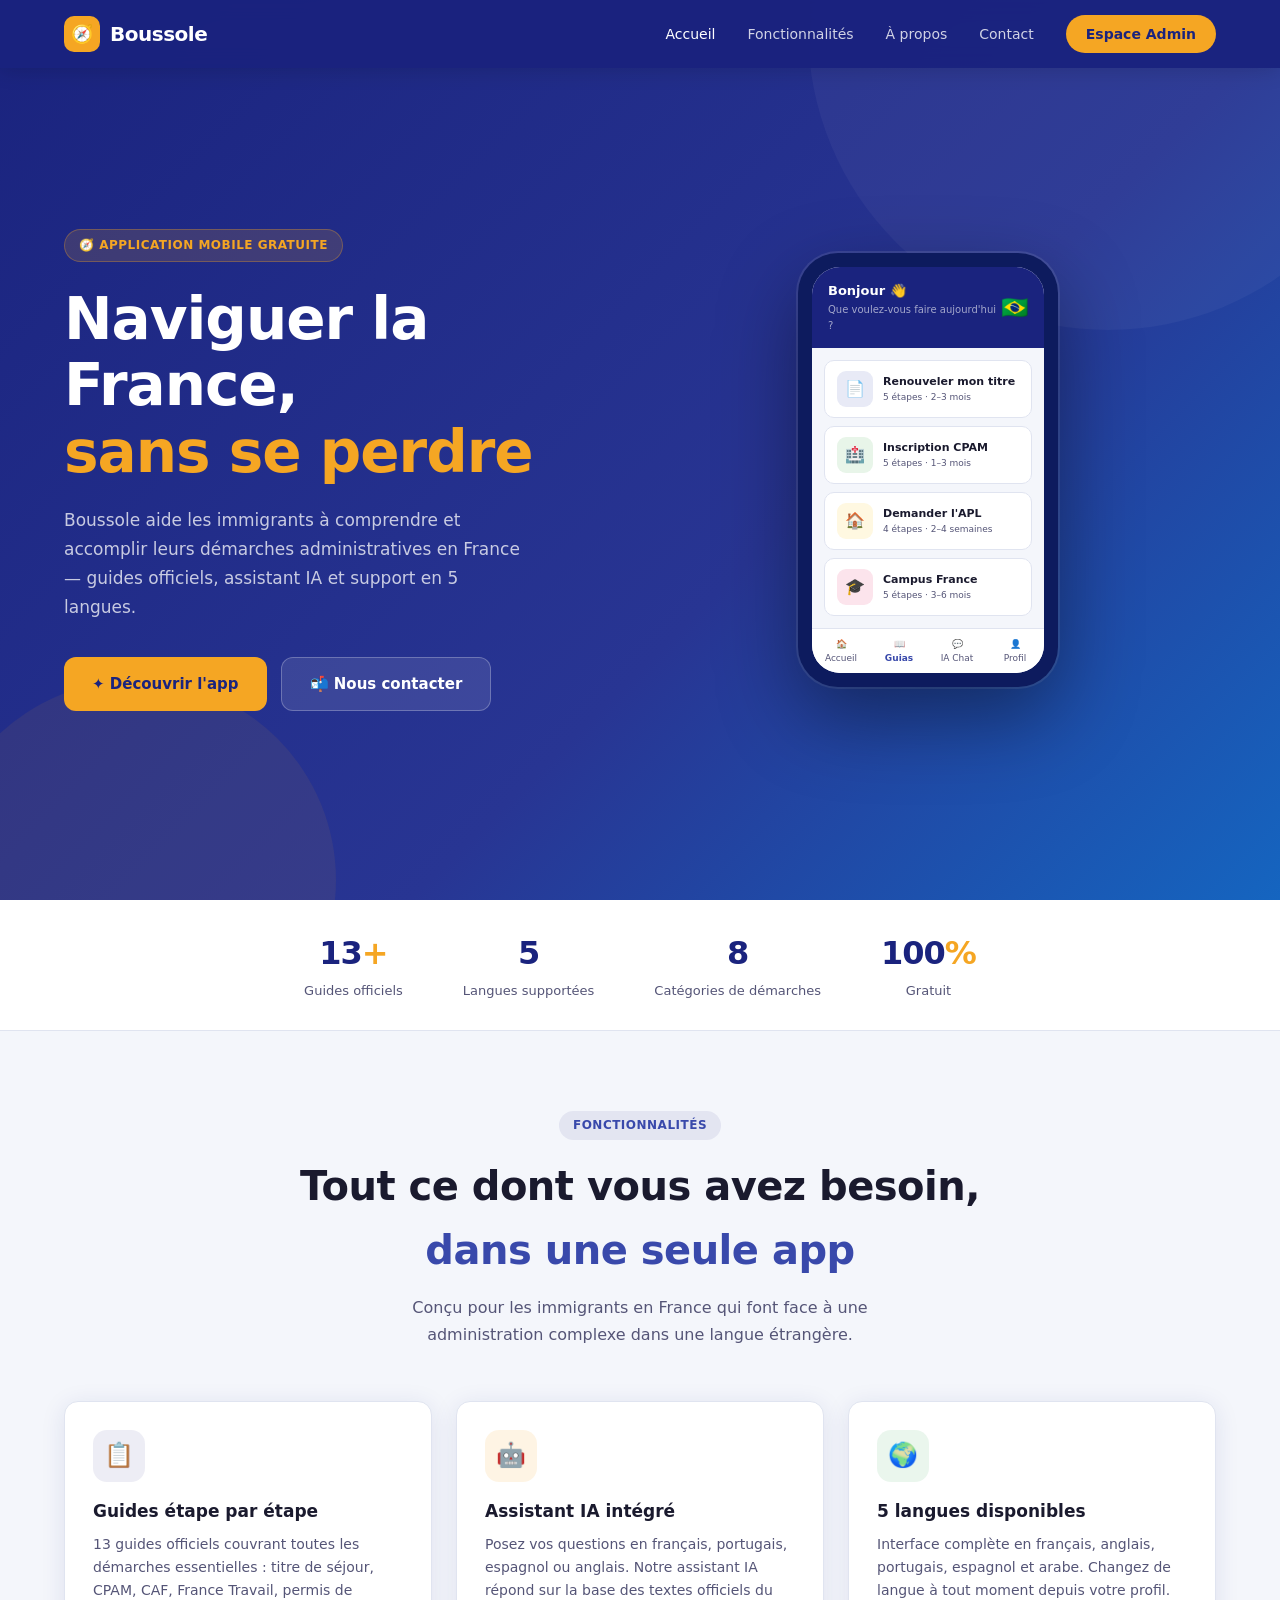
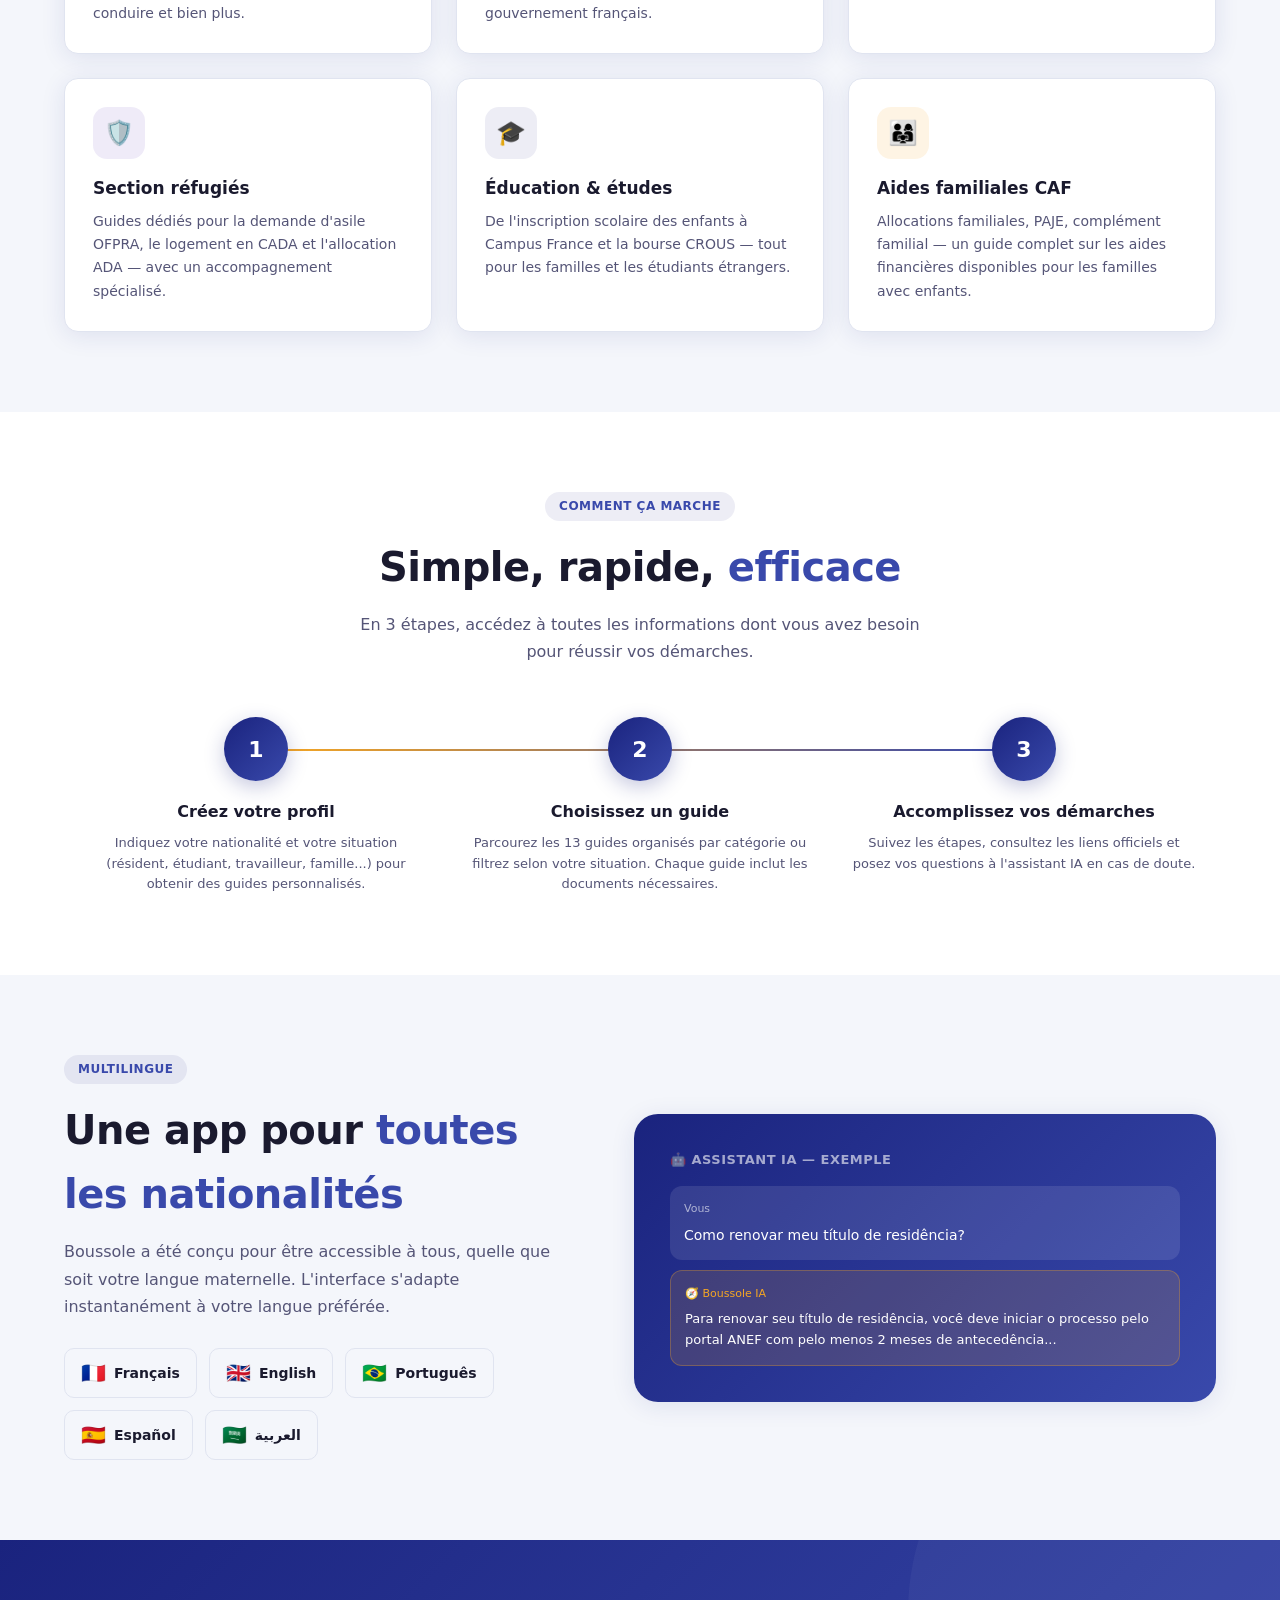
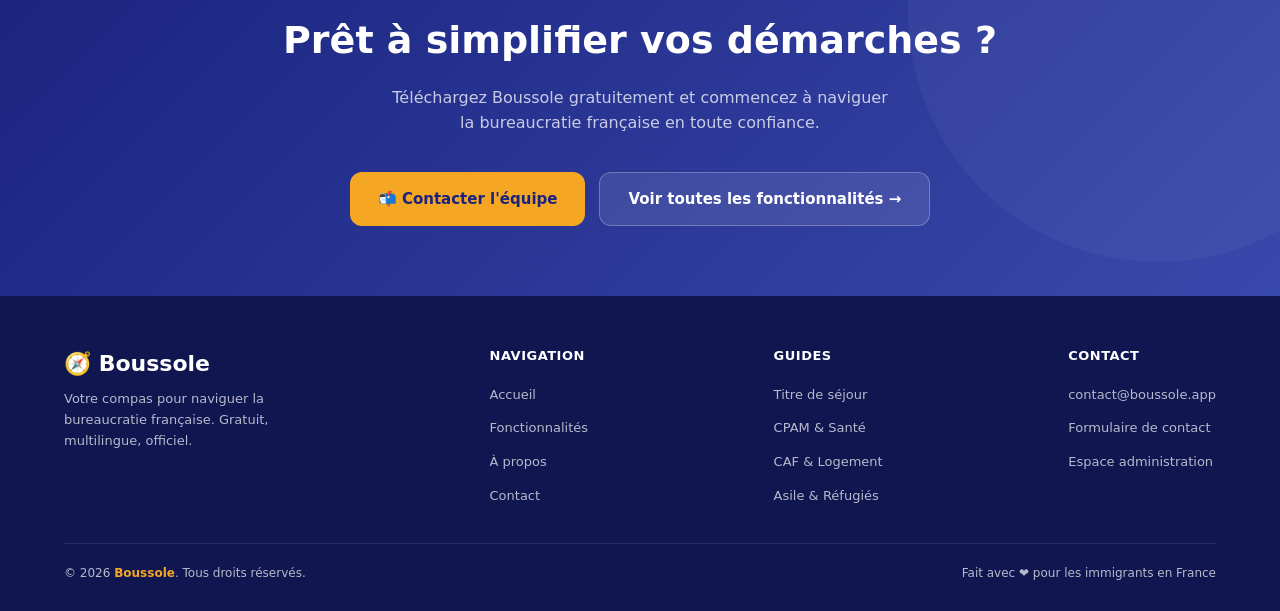
==== index.html @ 79f09056 "Initial commit of boussole website" ====
<!DOCTYPE html>
<html lang="fr">
<head>
  <meta charset="UTF-8" />
  <meta name="viewport" content="width=device-width, initial-scale=1.0" />
  <title>Boussole — Votre guide pour naviguer la France</title>
  <meta name="description" content="Boussole aide les immigrants à naviguer la bureaucratie française avec des guides officiels, un assistant IA et un support multilingue." />
  <link rel="stylesheet" href="css/style.css" />
  <link rel="icon" href="data:image/svg+xml,<svg xmlns='http://www.w3.org/2000/svg' viewBox='0 0 100 100'><text y='.9em' font-size='90'>🧭</text></svg>" />
</head>
<body>

<!-- NAVBAR -->
<nav class="navbar">
  <a href="index.html" class="navbar-logo">
    <div class="logo-icon">🧭</div>
    <span>Boussole</span>
  </a>
  <div class="navbar-links" id="navLinks">
    <a href="index.html" class="active">Accueil</a>
    <a href="fonctionnalites.html">Fonctionnalités</a>
    <a href="a-propos.html">À propos</a>
    <a href="contact.html">Contact</a>
    <a href="admin/index.html" class="navbar-cta">Espace Admin</a>
  </div>
  <div class="hamburger" id="hamburger" onclick="toggleMenu()">
    <span></span><span></span><span></span>
  </div>
</nav>

<!-- HERO -->
<section class="hero">
  <div class="hero-content">
    <div class="hero-badge">🧭 Application mobile gratuite</div>
    <h1>Naviguer la France,<br /><span>sans se perdre</span></h1>
    <p>Boussole aide les immigrants à comprendre et accomplir leurs démarches administratives en France — guides officiels, assistant IA et support en 5 langues.</p>
    <div class="hero-btns">
      <a href="fonctionnalites.html" class="btn-primary">✦ Découvrir l'app</a>
      <a href="contact.html" class="btn-secondary">📬 Nous contacter</a>
    </div>
  </div>
  <div class="hero-visual">
    <div class="phone-mockup">
      <div class="phone-screen">
        <div class="phone-header">
          <div class="phone-header-row">
            <div>
              <div class="phone-title">Bonjour 👋</div>
              <div class="phone-sub">Que voulez-vous faire aujourd'hui ?</div>
            </div>
            <span style="font-size:22px">🇧🇷</span>
          </div>
        </div>
        <div class="phone-body">
          <div class="phone-card">
            <div class="phone-card-icon" style="background:#e8eaf6">📄</div>
            <div class="phone-card-text">
              <div class="t1">Renouveler mon titre</div>
              <div class="t2">5 étapes · 2–3 mois</div>
            </div>
          </div>
          <div class="phone-card">
            <div class="phone-card-icon" style="background:#e8f5e9">🏥</div>
            <div class="phone-card-text">
              <div class="t1">Inscription CPAM</div>
              <div class="t2">5 étapes · 1–3 mois</div>
            </div>
          </div>
          <div class="phone-card">
            <div class="phone-card-icon" style="background:#fff8e1">🏠</div>
            <div class="phone-card-text">
              <div class="t1">Demander l'APL</div>
              <div class="t2">4 étapes · 2–4 semaines</div>
            </div>
          </div>
          <div class="phone-card">
            <div class="phone-card-icon" style="background:#fce4ec">🎓</div>
            <div class="phone-card-text">
              <div class="t1">Campus France</div>
              <div class="t2">5 étapes · 3–6 mois</div>
            </div>
          </div>
        </div>
        <div class="phone-tabs">
          <div class="phone-tab">🏠<br/>Accueil</div>
          <div class="phone-tab active" style="color:#3949ab;font-weight:700">📖<br/>Guias</div>
          <div class="phone-tab">💬<br/>IA Chat</div>
          <div class="phone-tab">👤<br/>Profil</div>
        </div>
      </div>
    </div>
  </div>
</section>

<!-- STATS BAR -->
<div class="stats-bar">
  <div class="stat">
    <div class="stat-num">13<span>+</span></div>
    <div class="stat-label">Guides officiels</div>
  </div>
  <div class="stat">
    <div class="stat-num">5</div>
    <div class="stat-label">Langues supportées</div>
  </div>
  <div class="stat">
    <div class="stat-num">8</div>
    <div class="stat-label">Catégories de démarches</div>
  </div>
  <div class="stat">
    <div class="stat-num">100<span>%</span></div>
    <div class="stat-label">Gratuit</div>
  </div>
</div>

<!-- FEATURES OVERVIEW -->
<section class="section">
  <div class="section-header center">
    <span class="section-tag">Fonctionnalités</span>
    <h2 class="section-title">Tout ce dont vous avez besoin,<br /><span>dans une seule app</span></h2>
    <p class="section-sub">Conçu pour les immigrants en France qui font face à une administration complexe dans une langue étrangère.</p>
  </div>
  <div class="cards-grid">
    <div class="card">
      <div class="card-icon blue">📋</div>
      <h3>Guides étape par étape</h3>
      <p>13 guides officiels couvrant toutes les démarches essentielles : titre de séjour, CPAM, CAF, France Travail, permis de conduire et bien plus.</p>
    </div>
    <div class="card">
      <div class="card-icon orange">🤖</div>
      <h3>Assistant IA intégré</h3>
      <p>Posez vos questions en français, portugais, espagnol ou anglais. Notre assistant IA répond sur la base des textes officiels du gouvernement français.</p>
    </div>
    <div class="card">
      <div class="card-icon green">🌍</div>
      <h3>5 langues disponibles</h3>
      <p>Interface complète en français, anglais, portugais, espagnol et arabe. Changez de langue à tout moment depuis votre profil.</p>
    </div>
    <div class="card">
      <div class="card-icon purple">🛡️</div>
      <h3>Section réfugiés</h3>
      <p>Guides dédiés pour la demande d'asile OFPRA, le logement en CADA et l'allocation ADA — avec un accompagnement spécialisé.</p>
    </div>
    <div class="card">
      <div class="card-icon blue">🎓</div>
      <h3>Éducation & études</h3>
      <p>De l'inscription scolaire des enfants à Campus France et la bourse CROUS — tout pour les familles et les étudiants étrangers.</p>
    </div>
    <div class="card">
      <div class="card-icon orange">👨‍👩‍👧</div>
      <h3>Aides familiales CAF</h3>
      <p>Allocations familiales, PAJE, complément familial — un guide complet sur les aides financières disponibles pour les familles avec enfants.</p>
    </div>
  </div>
</section>

<!-- HOW IT WORKS -->
<section class="section section-alt">
  <div class="section-header center">
    <span class="section-tag">Comment ça marche</span>
    <h2 class="section-title">Simple, rapide, <span>efficace</span></h2>
    <p class="section-sub">En 3 étapes, accédez à toutes les informations dont vous avez besoin pour réussir vos démarches.</p>
  </div>
  <div class="steps">
    <div class="step">
      <div class="step-num">1</div>
      <h3>Créez votre profil</h3>
      <p>Indiquez votre nationalité et votre situation (résident, étudiant, travailleur, famille...) pour obtenir des guides personnalisés.</p>
    </div>
    <div class="step">
      <div class="step-num">2</div>
      <h3>Choisissez un guide</h3>
      <p>Parcourez les 13 guides organisés par catégorie ou filtrez selon votre situation. Chaque guide inclut les documents nécessaires.</p>
    </div>
    <div class="step">
      <div class="step-num">3</div>
      <h3>Accomplissez vos démarches</h3>
      <p>Suivez les étapes, consultez les liens officiels et posez vos questions à l'assistant IA en cas de doute.</p>
    </div>
  </div>
</section>

<!-- LANGUAGES -->
<section class="section">
  <div style="display:flex; gap:60px; align-items:center; flex-wrap:wrap;">
    <div style="flex:1; min-width:280px;">
      <span class="section-tag">Multilingue</span>
      <h2 class="section-title">Une app pour <span>toutes les nationalités</span></h2>
      <p class="section-sub">Boussole a été conçu pour être accessible à tous, quelle que soit votre langue maternelle. L'interface s'adapte instantanément à votre langue préférée.</p>
      <div class="lang-row">
        <div class="lang-chip"><span>🇫🇷</span> Français</div>
        <div class="lang-chip"><span>🇬🇧</span> English</div>
        <div class="lang-chip"><span>🇧🇷</span> Português</div>
        <div class="lang-chip"><span>🇪🇸</span> Español</div>
        <div class="lang-chip"><span>🇸🇦</span> العربية</div>
      </div>
    </div>
    <div style="flex:1; min-width:280px; background:linear-gradient(135deg,var(--primary),var(--primary-light)); border-radius:24px; padding:36px; box-shadow:var(--shadow);">
      <div style="color:rgba(255,255,255,0.6); font-size:13px; font-weight:600; margin-bottom:16px; text-transform:uppercase; letter-spacing:0.5px;">🤖 Assistant IA — Exemple</div>
      <div style="background:rgba(255,255,255,0.1); border-radius:12px; padding:14px; margin-bottom:10px;">
        <div style="color:rgba(255,255,255,0.6); font-size:11px; margin-bottom:6px;">Vous</div>
        <div style="color:white; font-size:14px;">Como renovar meu título de residência?</div>
      </div>
      <div style="background:rgba(245,166,35,0.15); border:1px solid rgba(245,166,35,0.3); border-radius:12px; padding:14px;">
        <div style="color:var(--accent); font-size:11px; margin-bottom:6px;">🧭 Boussole IA</div>
        <div style="color:white; font-size:13px; line-height:1.6;">Para renovar seu título de residência, você deve iniciar o processo pelo portal ANEF com pelo menos 2 meses de antecedência...</div>
      </div>
    </div>
  </div>
</section>

<!-- CTA BANNER -->
<div class="cta-banner">
  <h2>Prêt à simplifier vos démarches ?</h2>
  <p>Téléchargez Boussole gratuitement et commencez à naviguer la bureaucratie française en toute confiance.</p>
  <div style="display:flex; gap:14px; justify-content:center; flex-wrap:wrap;">
    <a href="contact.html" class="btn-primary">📬 Contacter l'équipe</a>
    <a href="fonctionnalites.html" class="btn-secondary">Voir toutes les fonctionnalités →</a>
  </div>
</div>

<!-- FOOTER -->
<footer>
  <div class="footer-top">
    <div class="footer-brand">
      <div class="logo-text">🧭 Boussole</div>
      <p>Votre compas pour naviguer la bureaucratie française. Gratuit, multilingue, officiel.</p>
    </div>
    <div class="footer-links">
      <h4>Navigation</h4>
      <ul>
        <li><a href="index.html">Accueil</a></li>
        <li><a href="fonctionnalites.html">Fonctionnalités</a></li>
        <li><a href="a-propos.html">À propos</a></li>
        <li><a href="contact.html">Contact</a></li>
      </ul>
    </div>
    <div class="footer-links">
      <h4>Guides</h4>
      <ul>
        <li><a href="fonctionnalites.html">Titre de séjour</a></li>
        <li><a href="fonctionnalites.html">CPAM & Santé</a></li>
        <li><a href="fonctionnalites.html">CAF & Logement</a></li>
        <li><a href="fonctionnalites.html">Asile & Réfugiés</a></li>
      </ul>
    </div>
    <div class="footer-links">
      <h4>Contact</h4>
      <ul>
        <li><a href="mailto:contact@boussole.app">contact@boussole.app</a></li>
        <li><a href="contact.html">Formulaire de contact</a></li>
        <li><a href="admin/index.html">Espace administration</a></li>
      </ul>
    </div>
  </div>
  <div class="footer-bottom">
    <p>© 2026 <span class="footer-accent">Boussole</span>. Tous droits réservés.</p>
    <p>Fait avec ❤️ pour les immigrants en France</p>
  </div>
</footer>

<script>
function toggleMenu() {
  document.getElementById('navLinks').classList.toggle('open');
}
</script>
</body>
</html>
---- css/style.css ----
/* ── Variables ── */
:root {
  --primary:      #1a237e;
  --primary-mid:  #283593;
  --primary-light:#3949ab;
  --accent:       #f5a623;
  --accent-dark:  #e0941a;
  --bg:           #f4f6fb;
  --white:        #ffffff;
  --text:         #1a1a2e;
  --text-sec:     #555577;
  --border:       #e0e4f0;
  --shadow:       0 4px 24px rgba(26,35,126,0.10);
  --radius:       14px;
}

/* ── Reset ── */
*, *::before, *::after { box-sizing: border-box; margin: 0; padding: 0; }
html { scroll-behavior: smooth; }
body { font-family: 'Segoe UI', system-ui, -apple-system, sans-serif; background: var(--bg); color: var(--text); line-height: 1.6; }
a { text-decoration: none; color: inherit; }
img { max-width: 100%; display: block; }

/* ── Navbar ── */
.navbar {
  position: fixed; top: 0; left: 0; right: 0; z-index: 100;
  background: rgba(26,35,126,0.97);
  backdrop-filter: blur(10px);
  display: flex; align-items: center; justify-content: space-between;
  padding: 0 5%; height: 68px;
  box-shadow: 0 2px 20px rgba(0,0,0,0.15);
}
.navbar-logo { display: flex; align-items: center; gap: 10px; }
.navbar-logo .logo-icon {
  width: 36px; height: 36px; border-radius: 10px;
  background: var(--accent);
  display: flex; align-items: center; justify-content: center;
  font-size: 18px;
}
.navbar-logo span { font-size: 20px; font-weight: 800; color: var(--white); letter-spacing: -0.5px; }
.navbar-links { display: flex; align-items: center; gap: 32px; }
.navbar-links a { color: rgba(255,255,255,0.8); font-size: 14px; font-weight: 500; transition: color .2s; }
.navbar-links a:hover, .navbar-links a.active { color: var(--white); }
.navbar-cta {
  background: var(--accent); color: var(--primary) !important;
  padding: 8px 20px; border-radius: 20px; font-weight: 700 !important;
  transition: background .2s, transform .1s !important;
}
.navbar-cta:hover { background: var(--accent-dark) !important; transform: translateY(-1px); }
.hamburger { display: none; flex-direction: column; gap: 5px; cursor: pointer; }
.hamburger span { width: 24px; height: 2px; background: white; border-radius: 2px; transition: .3s; }

/* ── Hero ── */
.hero {
  min-height: 100vh;
  background: linear-gradient(135deg, var(--primary) 0%, var(--primary-mid) 60%, #1565c0 100%);
  display: flex; align-items: center;
  padding: 100px 5% 60px;
  position: relative; overflow: hidden;
}
.hero::before {
  content: '';
  position: absolute; top: -30%; right: -10%;
  width: 600px; height: 600px; border-radius: 50%;
  background: rgba(255,255,255,0.04);
}
.hero::after {
  content: '';
  position: absolute; bottom: -20%; left: -5%;
  width: 400px; height: 400px; border-radius: 50%;
  background: rgba(245,166,35,0.07);
}
.hero-content { flex: 1; max-width: 580px; position: relative; z-index: 1; }
.hero-badge {
  display: inline-flex; align-items: center; gap: 8px;
  background: rgba(245,166,35,0.15); border: 1px solid rgba(245,166,35,0.3);
  color: var(--accent); padding: 6px 14px; border-radius: 20px;
  font-size: 12px; font-weight: 700; letter-spacing: 0.5px; text-transform: uppercase;
  margin-bottom: 24px;
}
.hero h1 {
  font-size: clamp(36px, 5vw, 58px); font-weight: 900;
  color: var(--white); line-height: 1.15; margin-bottom: 20px;
  letter-spacing: -1px;
}
.hero h1 span { color: var(--accent); }
.hero p {
  font-size: 17px; color: rgba(255,255,255,0.75);
  margin-bottom: 36px; max-width: 460px; line-height: 1.7;
}
.hero-btns { display: flex; gap: 14px; flex-wrap: wrap; }
.btn-primary {
  background: var(--accent); color: var(--primary);
  padding: 14px 28px; border-radius: 12px; font-weight: 800; font-size: 15px;
  transition: all .2s; border: none; cursor: pointer; display: inline-flex; align-items: center; gap: 8px;
}
.btn-primary:hover { background: var(--accent-dark); transform: translateY(-2px); box-shadow: 0 8px 24px rgba(245,166,35,0.35); }
.btn-secondary {
  background: rgba(255,255,255,0.1); color: var(--white);
  padding: 14px 28px; border-radius: 12px; font-weight: 600; font-size: 15px;
  border: 1.5px solid rgba(255,255,255,0.25); transition: all .2s; cursor: pointer;
  display: inline-flex; align-items: center; gap: 8px;
}
.btn-secondary:hover { background: rgba(255,255,255,0.18); transform: translateY(-2px); }
.hero-visual { flex: 1; display: flex; justify-content: center; align-items: center; position: relative; z-index: 1; }
.phone-mockup {
  width: 260px; background: #0d1b5e;
  border-radius: 40px; padding: 14px;
  box-shadow: 0 30px 80px rgba(0,0,0,0.4), 0 0 0 2px rgba(255,255,255,0.1);
  animation: float 4s ease-in-out infinite;
}
.phone-screen { background: #f4f6fb; border-radius: 28px; overflow: hidden; }
.phone-header { background: var(--primary); padding: 14px 16px; }
.phone-header-row { display: flex; align-items: center; justify-content: space-between; }
.phone-title { color: white; font-size: 13px; font-weight: 700; }
.phone-sub { color: rgba(255,255,255,0.6); font-size: 10px; }
.phone-body { padding: 12px; display: flex; flex-direction: column; gap: 8px; }
.phone-card {
  background: white; border-radius: 10px; padding: 10px 12px;
  display: flex; align-items: center; gap: 10px;
  border: 1px solid var(--border);
}
.phone-card-icon { width: 36px; height: 36px; border-radius: 9px; display: flex; align-items: center; justify-content: center; font-size: 16px; }
.phone-card-text .t1 { font-size: 11px; font-weight: 700; color: var(--text); }
.phone-card-text .t2 { font-size: 9px; color: var(--text-sec); }
.phone-tabs { display: flex; background: white; border-top: 1px solid var(--border); }
.phone-tab { flex: 1; padding: 8px 4px; text-align: center; font-size: 9px; color: var(--text-sec); }
.phone-tab.active { color: var(--primary-light); font-weight: 700; }
@keyframes float {
  0%, 100% { transform: translateY(0px); }
  50% { transform: translateY(-16px); }
}

/* ── Stats Bar ── */
.stats-bar {
  background: var(--white); border-bottom: 1px solid var(--border);
  padding: 28px 5%;
  display: flex; justify-content: center; gap: 60px; flex-wrap: wrap;
}
.stat { text-align: center; }
.stat-num { font-size: 32px; font-weight: 900; color: var(--primary); letter-spacing: -1px; }
.stat-num span { color: var(--accent); }
.stat-label { font-size: 13px; color: var(--text-sec); font-weight: 500; margin-top: 2px; }

/* ── Section ── */
.section { padding: 80px 5%; }
.section-alt { background: var(--white); }
.section-tag {
  display: inline-block; background: rgba(26,35,126,0.08); color: var(--primary-light);
  padding: 5px 14px; border-radius: 20px; font-size: 12px; font-weight: 700;
  letter-spacing: 0.5px; text-transform: uppercase; margin-bottom: 14px;
}
.section-title { font-size: clamp(26px, 3.5vw, 40px); font-weight: 900; color: var(--text); margin-bottom: 12px; letter-spacing: -0.5px; }
.section-title span { color: var(--primary-light); }
.section-sub { font-size: 16px; color: var(--text-sec); max-width: 560px; line-height: 1.7; }
.section-header { margin-bottom: 52px; }
.section-header.center { text-align: center; }
.section-header.center .section-sub { margin: 0 auto; }

/* ── Cards Grid ── */
.cards-grid { display: grid; grid-template-columns: repeat(auto-fit, minmax(280px, 1fr)); gap: 24px; }
.card {
  background: var(--white); border-radius: var(--radius);
  padding: 28px; border: 1px solid var(--border);
  box-shadow: var(--shadow); transition: transform .2s, box-shadow .2s;
}
.card:hover { transform: translateY(-4px); box-shadow: 0 12px 40px rgba(26,35,126,0.12); }
.card-icon { width: 52px; height: 52px; border-radius: 14px; display: flex; align-items: center; justify-content: center; font-size: 24px; margin-bottom: 16px; }
.card-icon.blue { background: rgba(26,35,126,0.08); }
.card-icon.orange { background: rgba(245,166,35,0.12); }
.card-icon.green { background: rgba(52,168,83,0.1); }
.card-icon.purple { background: rgba(103,58,183,0.1); }
.card h3 { font-size: 17px; font-weight: 800; color: var(--text); margin-bottom: 8px; }
.card p { font-size: 14px; color: var(--text-sec); line-height: 1.65; }

/* ── How it works ── */
.steps { display: flex; gap: 0; flex-wrap: wrap; position: relative; }
.steps::before {
  content: ''; position: absolute; top: 32px; left: calc(16.6% + 20px); right: calc(16.6% + 20px);
  height: 2px; background: linear-gradient(to right, var(--accent), var(--primary-light));
  z-index: 0;
}
.step { flex: 1; min-width: 180px; text-align: center; padding: 0 20px; position: relative; z-index: 1; }
.step-num {
  width: 64px; height: 64px; border-radius: 50%;
  background: linear-gradient(135deg, var(--primary), var(--primary-light));
  color: white; font-size: 22px; font-weight: 900;
  display: flex; align-items: center; justify-content: center;
  margin: 0 auto 18px; box-shadow: 0 6px 20px rgba(26,35,126,0.25);
}
.step h3 { font-size: 16px; font-weight: 800; margin-bottom: 8px; color: var(--text); }
.step p { font-size: 13px; color: var(--text-sec); line-height: 1.6; }

/* ── Languages ── */
.lang-row { display: flex; gap: 12px; flex-wrap: wrap; margin-top: 28px; }
.lang-chip {
  display: flex; align-items: center; gap: 8px;
  background: var(--bg); border: 1.5px solid var(--border);
  padding: 8px 16px; border-radius: 10px;
  font-size: 14px; font-weight: 600; color: var(--text);
}
.lang-chip span { font-size: 20px; }

/* ── CTA Banner ── */
.cta-banner {
  background: linear-gradient(135deg, var(--primary), var(--primary-light));
  padding: 70px 5%; text-align: center;
  position: relative; overflow: hidden;
}
.cta-banner::before {
  content: ''; position: absolute; top: -50%; right: -10%;
  width: 500px; height: 500px; border-radius: 50%;
  background: rgba(255,255,255,0.04);
}
.cta-banner h2 { font-size: clamp(26px, 3vw, 38px); font-weight: 900; color: white; margin-bottom: 14px; }
.cta-banner p { font-size: 16px; color: rgba(255,255,255,0.75); margin-bottom: 36px; max-width: 500px; margin-left: auto; margin-right: auto; }

/* ── Footer ── */
footer {
  background: #0f1650; color: rgba(255,255,255,0.7);
  padding: 50px 5% 28px;
}
.footer-top { display: flex; justify-content: space-between; gap: 40px; flex-wrap: wrap; margin-bottom: 36px; }
.footer-brand .logo-text { font-size: 22px; font-weight: 900; color: white; margin-bottom: 8px; }
.footer-brand p { font-size: 13px; max-width: 240px; line-height: 1.6; }
.footer-links h4 { color: white; font-size: 13px; font-weight: 700; margin-bottom: 14px; letter-spacing: 0.5px; text-transform: uppercase; }
.footer-links ul { list-style: none; display: flex; flex-direction: column; gap: 8px; }
.footer-links li a { font-size: 13px; transition: color .2s; }
.footer-links li a:hover { color: var(--accent); }
.footer-bottom { border-top: 1px solid rgba(255,255,255,0.1); padding-top: 20px; display: flex; justify-content: space-between; align-items: center; flex-wrap: wrap; gap: 12px; }
.footer-bottom p { font-size: 12px; }
.footer-accent { color: var(--accent); font-weight: 700; }

/* ── Page Hero (inner pages) ── */
.page-hero {
  background: linear-gradient(135deg, var(--primary), var(--primary-mid));
  padding: 120px 5% 60px; text-align: center;
}
.page-hero h1 { font-size: clamp(28px, 4vw, 48px); font-weight: 900; color: white; margin-bottom: 14px; }
.page-hero p { font-size: 17px; color: rgba(255,255,255,0.75); max-width: 540px; margin: 0 auto; }

/* ── Feature Row ── */
.feature-row { display: flex; align-items: center; gap: 60px; margin-bottom: 80px; flex-wrap: wrap; }
.feature-row.reverse { flex-direction: row-reverse; }
.feature-text { flex: 1; min-width: 280px; }
.feature-text h2 { font-size: 26px; font-weight: 900; color: var(--text); margin-bottom: 14px; }
.feature-text p { font-size: 15px; color: var(--text-sec); line-height: 1.75; margin-bottom: 20px; }
.feature-list { list-style: none; display: flex; flex-direction: column; gap: 10px; }
.feature-list li { display: flex; align-items: flex-start; gap: 10px; font-size: 14px; color: var(--text-sec); }
.feature-list li::before { content: '✓'; color: var(--accent); font-weight: 900; flex-shrink: 0; margin-top: 1px; }
.feature-visual {
  flex: 1; min-width: 280px; height: 320px;
  background: linear-gradient(135deg, var(--primary) 0%, var(--primary-light) 100%);
  border-radius: 24px; display: flex; align-items: center; justify-content: center;
  font-size: 80px; box-shadow: var(--shadow);
}

/* ── Contact ── */
.contact-grid { display: grid; grid-template-columns: 1fr 1.4fr; gap: 48px; align-items: start; flex-wrap: wrap; }
.contact-info { display: flex; flex-direction: column; gap: 24px; }
.contact-item { display: flex; gap: 16px; align-items: flex-start; }
.contact-icon { width: 44px; height: 44px; border-radius: 12px; background: rgba(26,35,126,0.08); display: flex; align-items: center; justify-content: center; font-size: 20px; flex-shrink: 0; }
.contact-item h4 { font-size: 14px; font-weight: 700; color: var(--text); margin-bottom: 4px; }
.contact-item p { font-size: 13px; color: var(--text-sec); }
.contact-form { background: var(--white); border-radius: var(--radius); padding: 36px; border: 1px solid var(--border); box-shadow: var(--shadow); }
.form-group { margin-bottom: 18px; }
.form-group label { display: block; font-size: 13px; font-weight: 700; color: var(--text); margin-bottom: 7px; }
.form-group input, .form-group textarea, .form-group select {
  width: 100%; padding: 11px 14px; border-radius: 10px;
  border: 1.5px solid var(--border); font-size: 14px; color: var(--text);
  background: var(--bg); transition: border-color .2s; font-family: inherit;
  outline: none;
}
.form-group input:focus, .form-group textarea:focus, .form-group select:focus { border-color: var(--primary-light); }
.form-group textarea { resize: vertical; min-height: 110px; }
.form-row { display: grid; grid-template-columns: 1fr 1fr; gap: 16px; }
.btn-form {
  width: 100%; padding: 13px; background: var(--primary);
  color: white; font-size: 15px; font-weight: 700; border: none;
  border-radius: 10px; cursor: pointer; transition: background .2s, transform .1s;
}
.btn-form:hover { background: var(--primary-light); transform: translateY(-1px); }

/* ── Responsive ── */
@media (max-width: 768px) {
  .navbar-links { display: none; flex-direction: column; position: fixed; top: 68px; left: 0; right: 0; background: var(--primary); padding: 20px 5%; gap: 16px; }
  .navbar-links.open { display: flex; }
  .hamburger { display: flex; }
  .hero { flex-direction: column; text-align: center; padding-top: 100px; }
  .hero-btns { justify-content: center; }
  .hero-visual { margin-top: 40px; }
  .stats-bar { gap: 32px; }
  .steps::before { display: none; }
  .steps { flex-direction: column; gap: 32px; }
  .contact-grid { grid-template-columns: 1fr; }
  .form-row { grid-template-columns: 1fr; }
  .feature-row, .feature-row.reverse { flex-direction: column; }
}
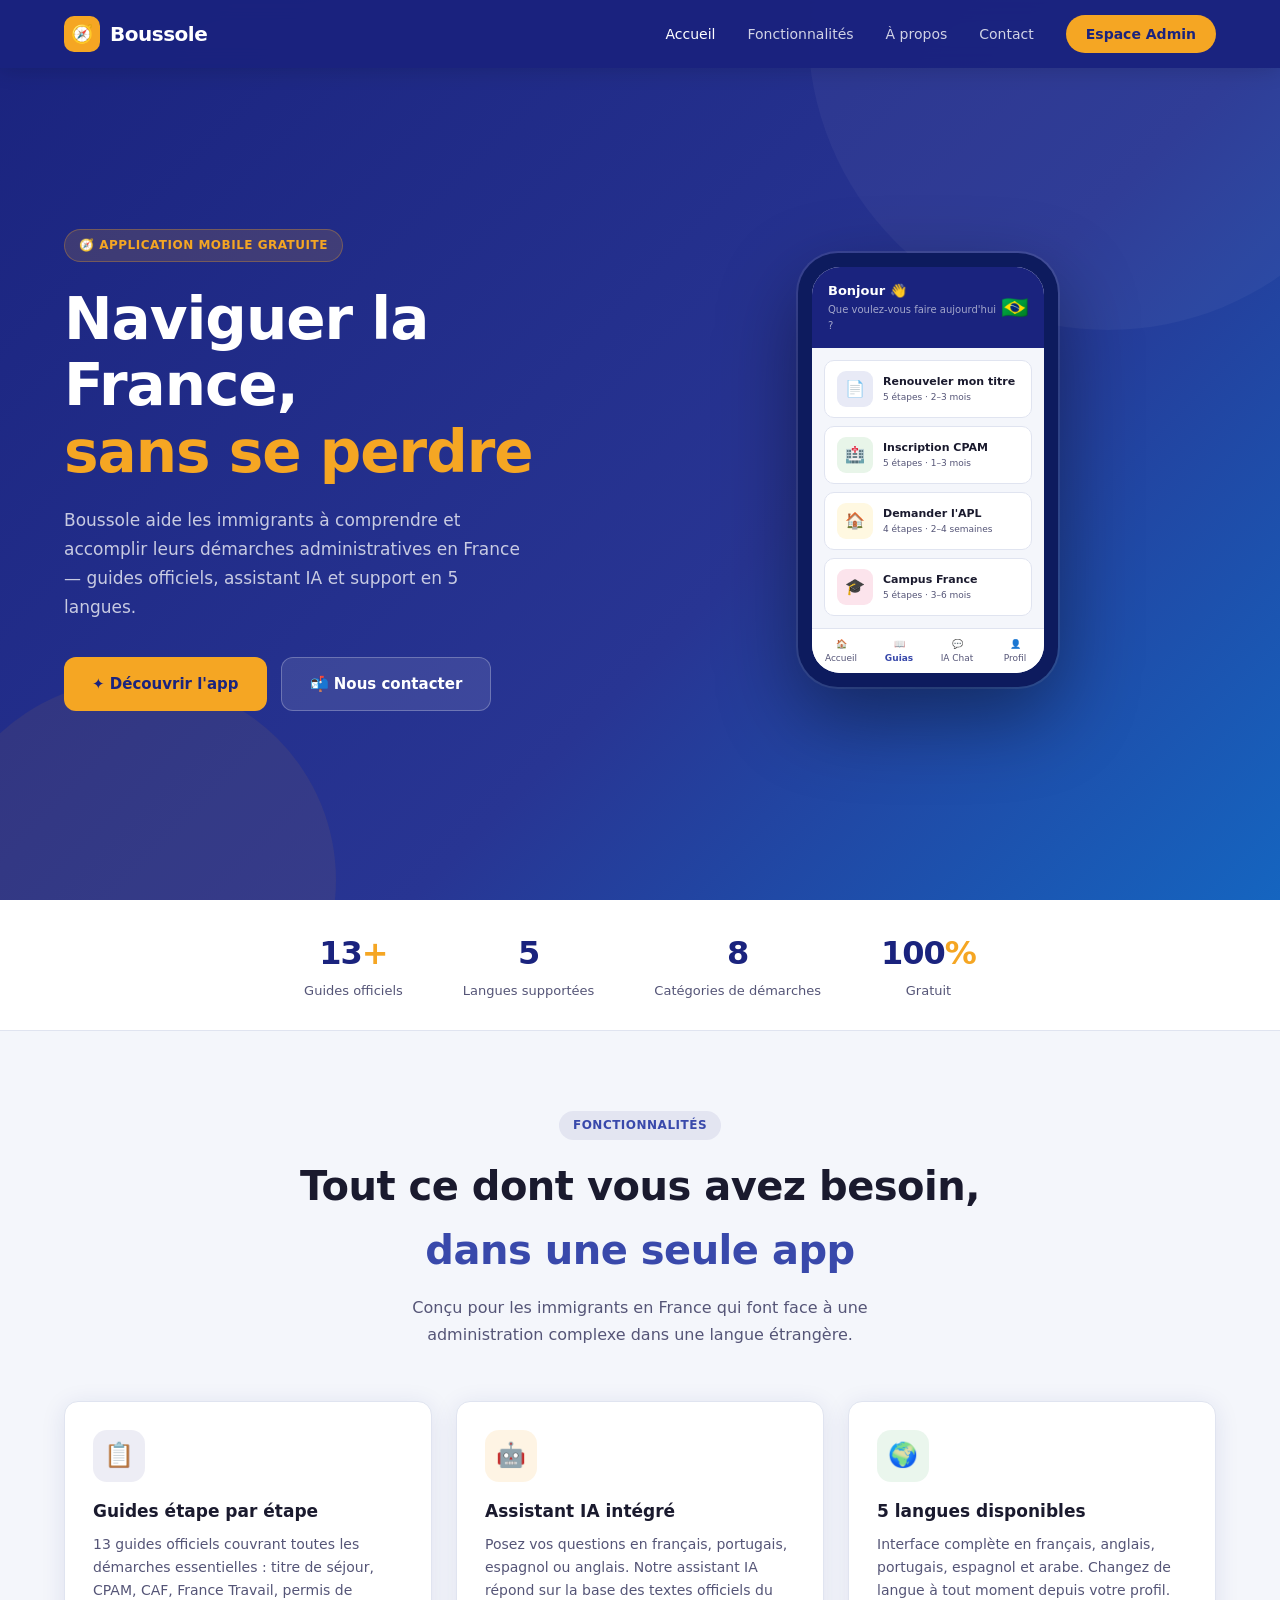
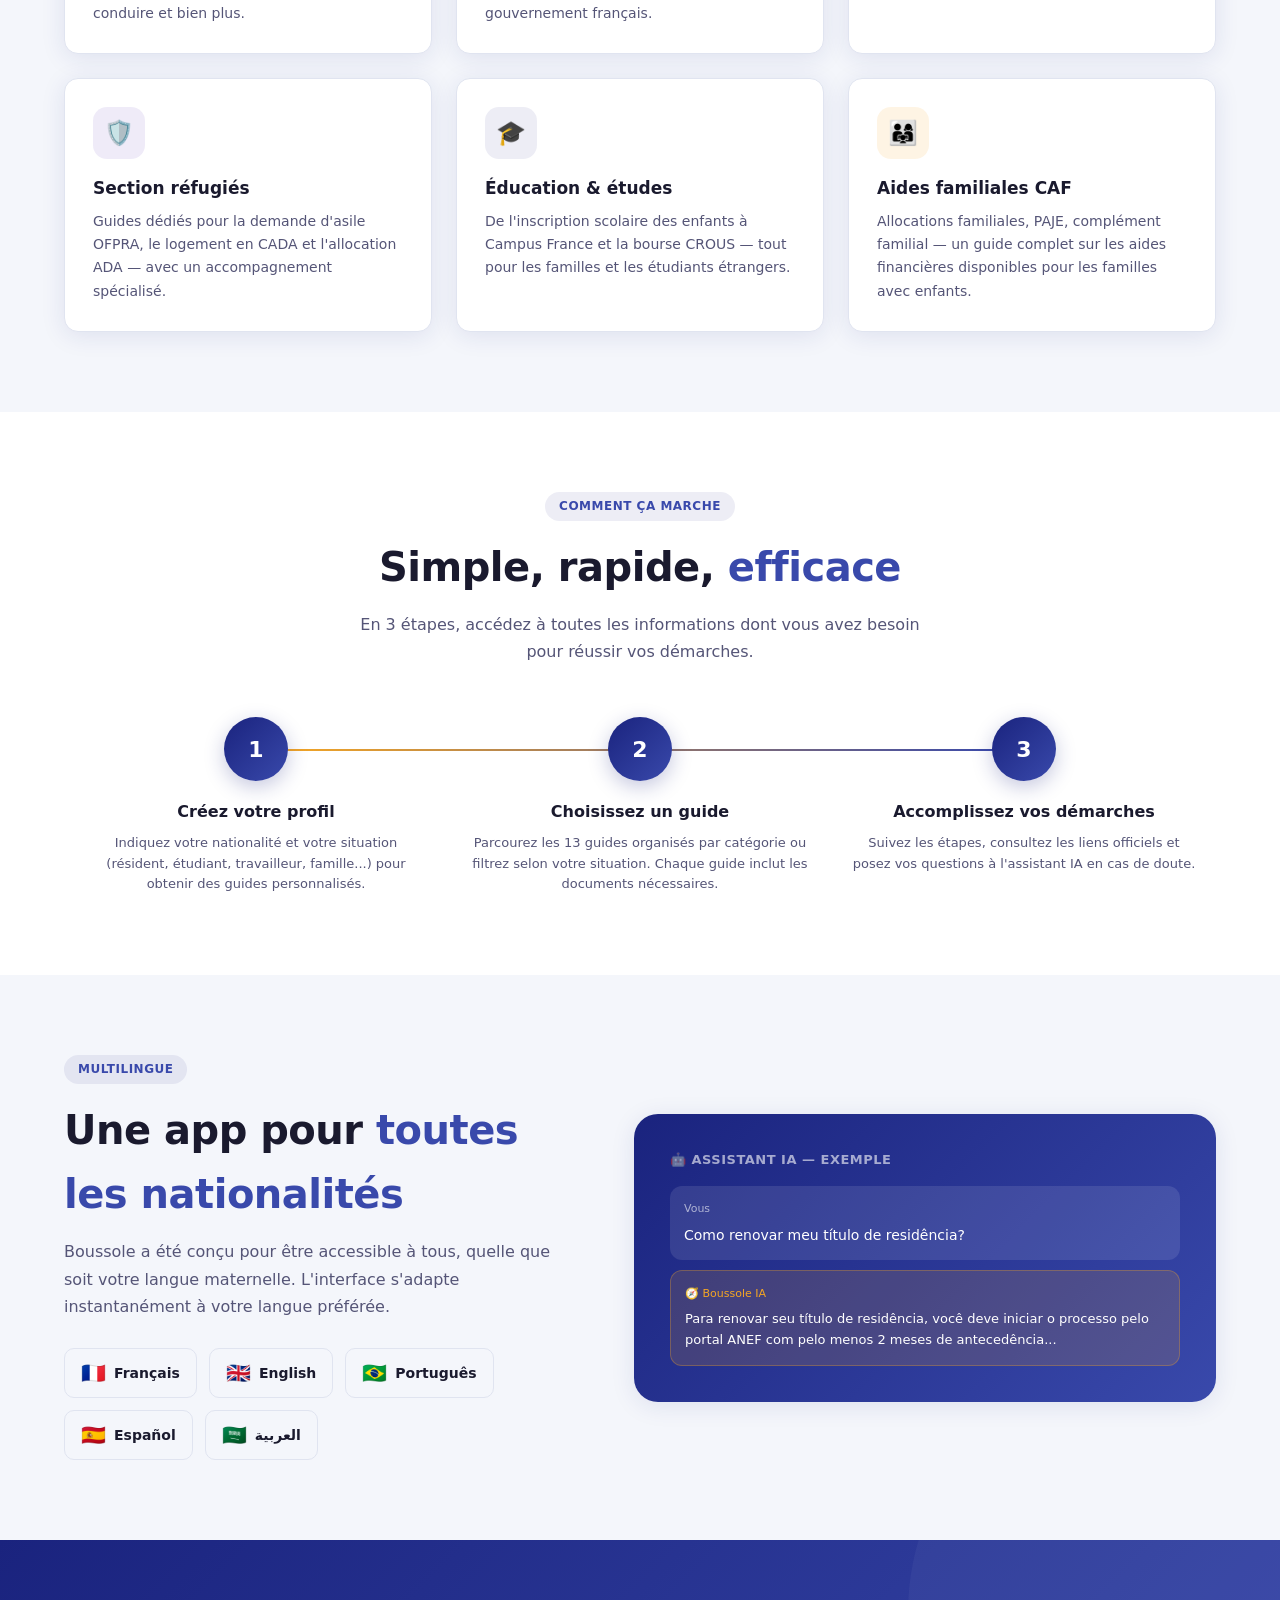
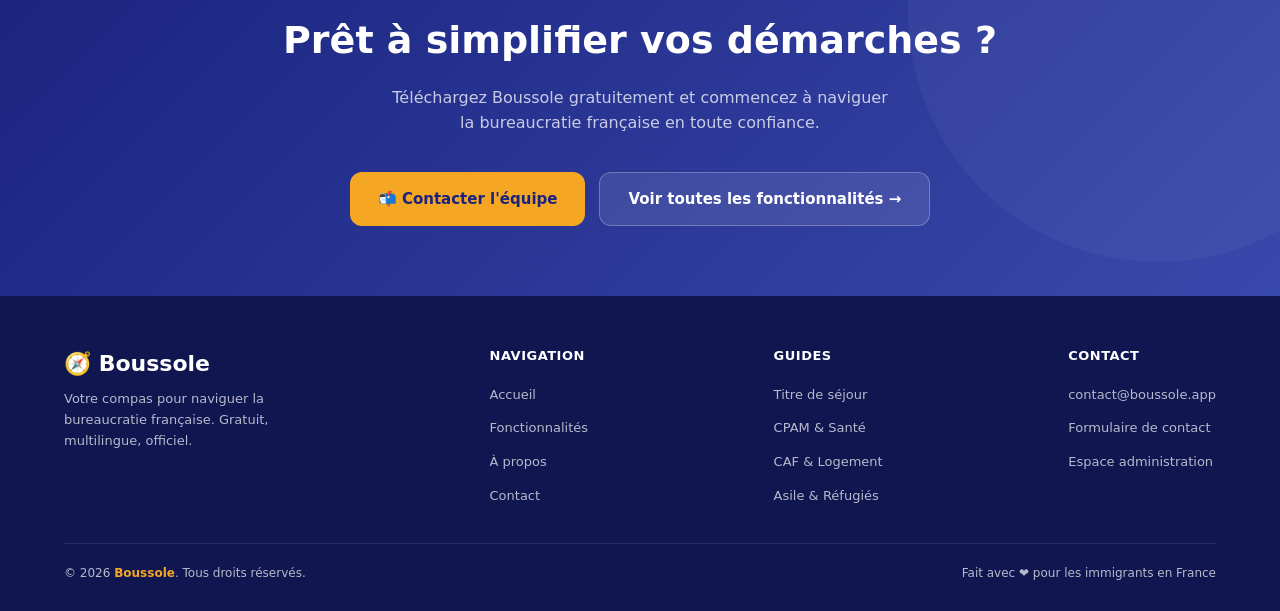
==== commit b65a23fb: "fix: menu hamburger fullscreen mobile + footer responsive - Menu mobile agora cobre toda a tela (100" ====
--- a/index.html
+++ b/index.html
@@ -16,17 +16,17 @@
     <div class="logo-icon">🧭</div>
     <span>Boussole</span>
   </a>
-  <div class="navbar-links" id="navLinks">
-    <a href="index.html" class="active">Accueil</a>
-    <a href="fonctionnalites.html">Fonctionnalités</a>
-    <a href="a-propos.html">À propos</a>
-    <a href="contact.html">Contact</a>
-    <a href="admin/index.html" class="navbar-cta">Espace Admin</a>
-  </div>
   <div class="hamburger" id="hamburger" onclick="toggleMenu()">
     <span></span><span></span><span></span>
   </div>
 </nav>
+<div class="navbar-links" id="navLinks">
+  <a href="index.html" class="active">Accueil</a>
+  <a href="fonctionnalites.html">Fonctionnalités</a>
+  <a href="a-propos.html">À propos</a>
+  <a href="contact.html">Contact</a>
+  <a href="admin/index.html" class="navbar-cta">Espace Admin</a>
+</div>
 
 <!-- HERO -->
 <section class="hero">
@@ -261,7 +261,15 @@
 <script>
 function toggleMenu() {
   document.getElementById('navLinks').classList.toggle('open');
+  document.getElementById('hamburger').classList.toggle('active');
 }
+// Close menu when clicking a link
+document.querySelectorAll('.navbar-links a').forEach(a => {
+  a.addEventListener('click', () => {
+    document.getElementById('navLinks').classList.remove('open');
+    document.getElementById('hamburger').classList.remove('active');
+  });
+});
 </script>
 </body>
 </html>
--- a/css/style.css
+++ b/css/style.css
@@ -38,7 +38,10 @@
   font-size: 18px;
 }
 .navbar-logo span { font-size: 20px; font-weight: 800; color: var(--white); letter-spacing: -0.5px; }
-.navbar-links { display: flex; align-items: center; gap: 32px; }
+.navbar-links {
+  display: flex; align-items: center; gap: 32px;
+  position: fixed; top: 0; right: 5%; height: 68px; z-index: 101;
+}
 .navbar-links a { color: rgba(255,255,255,0.8); font-size: 14px; font-weight: 500; transition: color .2s; }
 .navbar-links a:hover, .navbar-links a.active { color: var(--white); }
 .navbar-cta {
@@ -47,8 +50,16 @@
   transition: background .2s, transform .1s !important;
 }
 .navbar-cta:hover { background: var(--accent-dark) !important; transform: translateY(-1px); }
-.hamburger { display: none; flex-direction: column; gap: 5px; cursor: pointer; }
+.hamburger { display: none; flex-direction: column; gap: 5px; cursor: pointer; z-index: 110; }
 .hamburger span { width: 24px; height: 2px; background: white; border-radius: 2px; transition: .3s; }
+.hamburger.active span:nth-child(1) { transform: rotate(45deg) translate(5px, 5px); }
+.hamburger.active span:nth-child(2) { opacity: 0; }
+.hamburger.active span:nth-child(3) { transform: rotate(-45deg) translate(5px, -5px); }
+.nav-overlay {
+  display: none; position: fixed; inset: 0; z-index: 99;
+  background: rgba(0,0,0,0.5); backdrop-filter: blur(3px);
+}
+.nav-overlay.open { display: block; }
 
 /* ── Hero ── */
 .hero {
@@ -283,8 +294,25 @@
 
 /* ── Responsive ── */
 @media (max-width: 768px) {
-  .navbar-links { display: none; flex-direction: column; position: fixed; top: 68px; left: 0; right: 0; background: var(--primary); padding: 20px 5%; gap: 16px; }
-  .navbar-links.open { display: flex; }
+  .navbar { overflow: visible; }
+  .navbar-links {
+    display: none !important; flex-direction: column;
+    position: fixed !important; top: 0 !important; left: 0 !important;
+    height: 100vh !important; width: 100vw !important;
+    background: rgba(15,19,80,0.99); backdrop-filter: blur(14px);
+    padding: 120px 5% 40px; gap: 8px; z-index: 200;
+    justify-content: flex-start; align-items: center;
+  }
+  .navbar-links.open { display: flex !important; }
+  .navbar-links a {
+    font-size: 20px; font-weight: 600; padding: 12px 0;
+    color: rgba(255,255,255,0.85); transition: color .2s;
+  }
+  .navbar-links a:hover, .navbar-links a.active { color: var(--white); }
+  .navbar-links .navbar-cta {
+    margin-top: 12px; padding: 14px 32px; font-size: 16px;
+    border-radius: 24px;
+  }
   .hamburger { display: flex; }
   .hero { flex-direction: column; text-align: center; padding-top: 100px; }
   .hero-btns { justify-content: center; }
@@ -295,4 +323,7 @@
   .contact-grid { grid-template-columns: 1fr; }
   .form-row { grid-template-columns: 1fr; }
   .feature-row, .feature-row.reverse { flex-direction: column; }
-}
+  .footer-top { flex-direction: column; gap: 28px; }
+  .footer-links { width: 100%; }
+  .footer-bottom { flex-direction: column; text-align: center; gap: 8px; }
+}
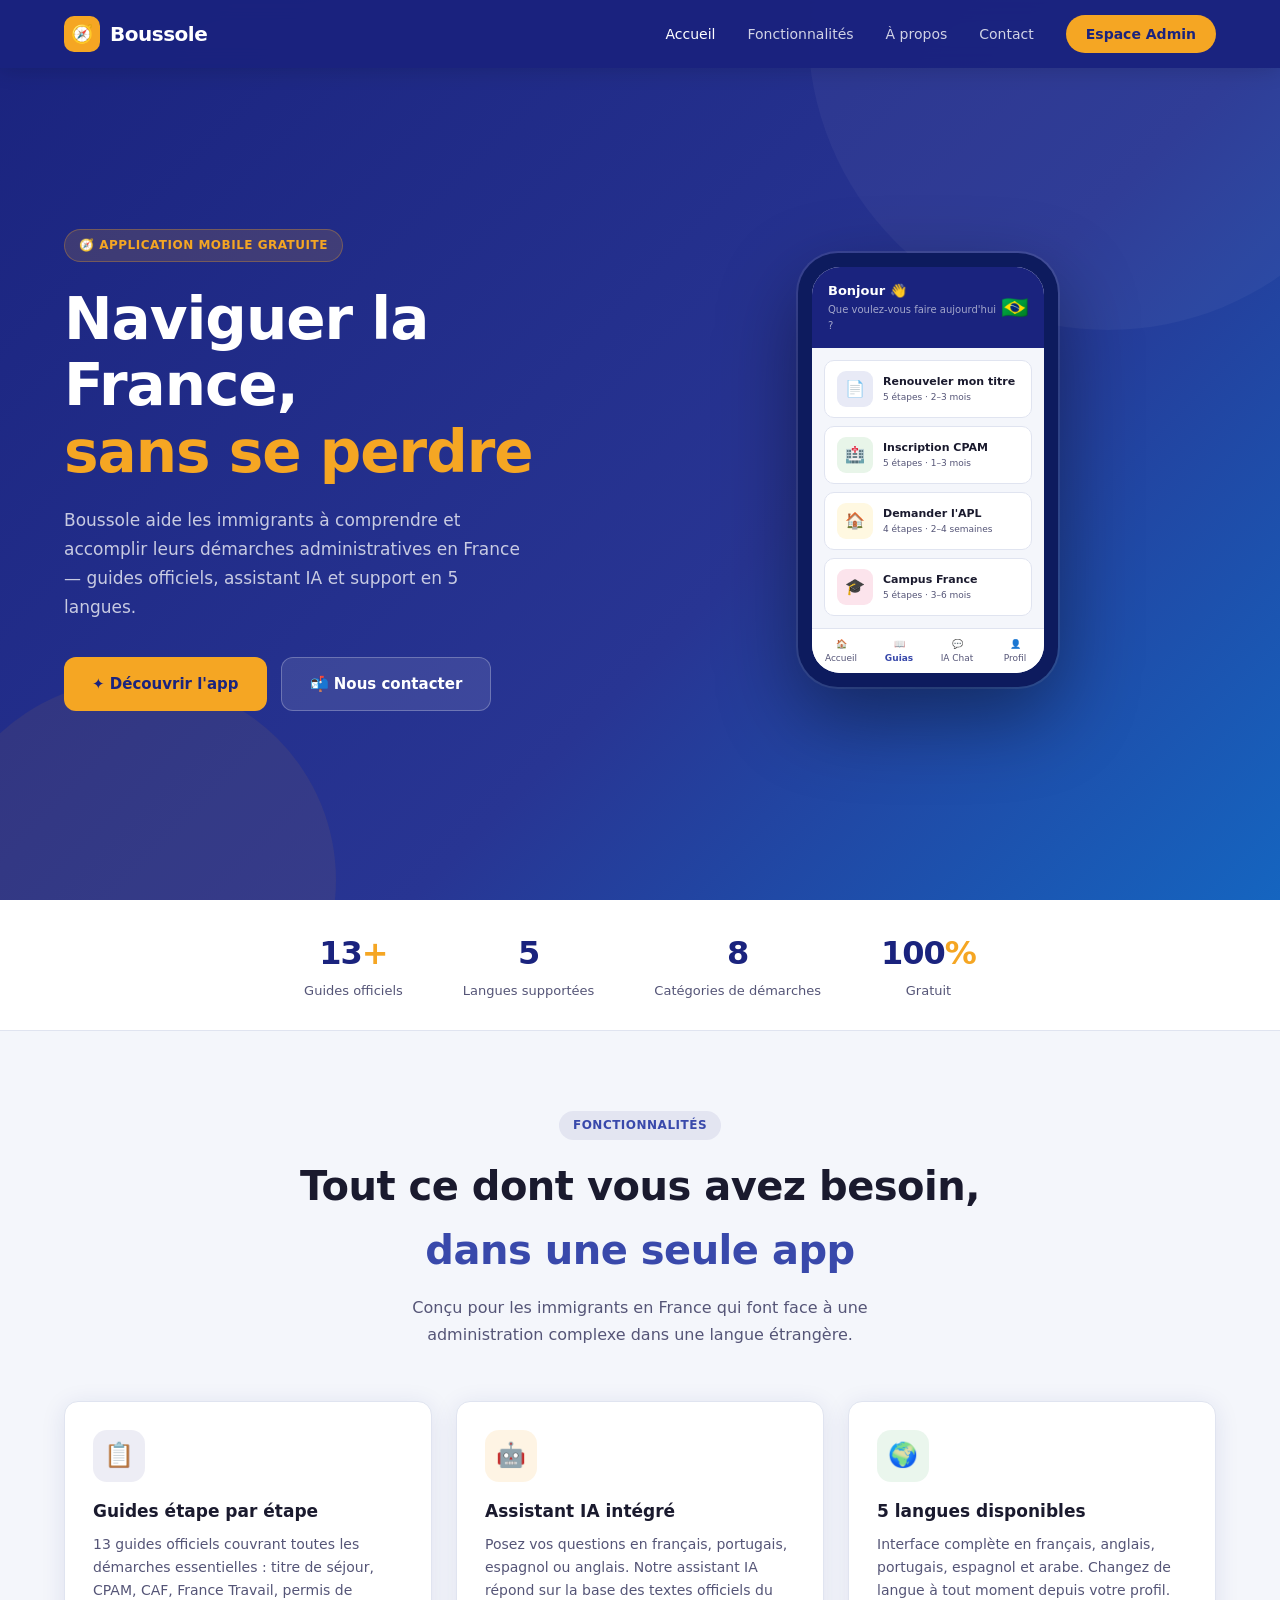
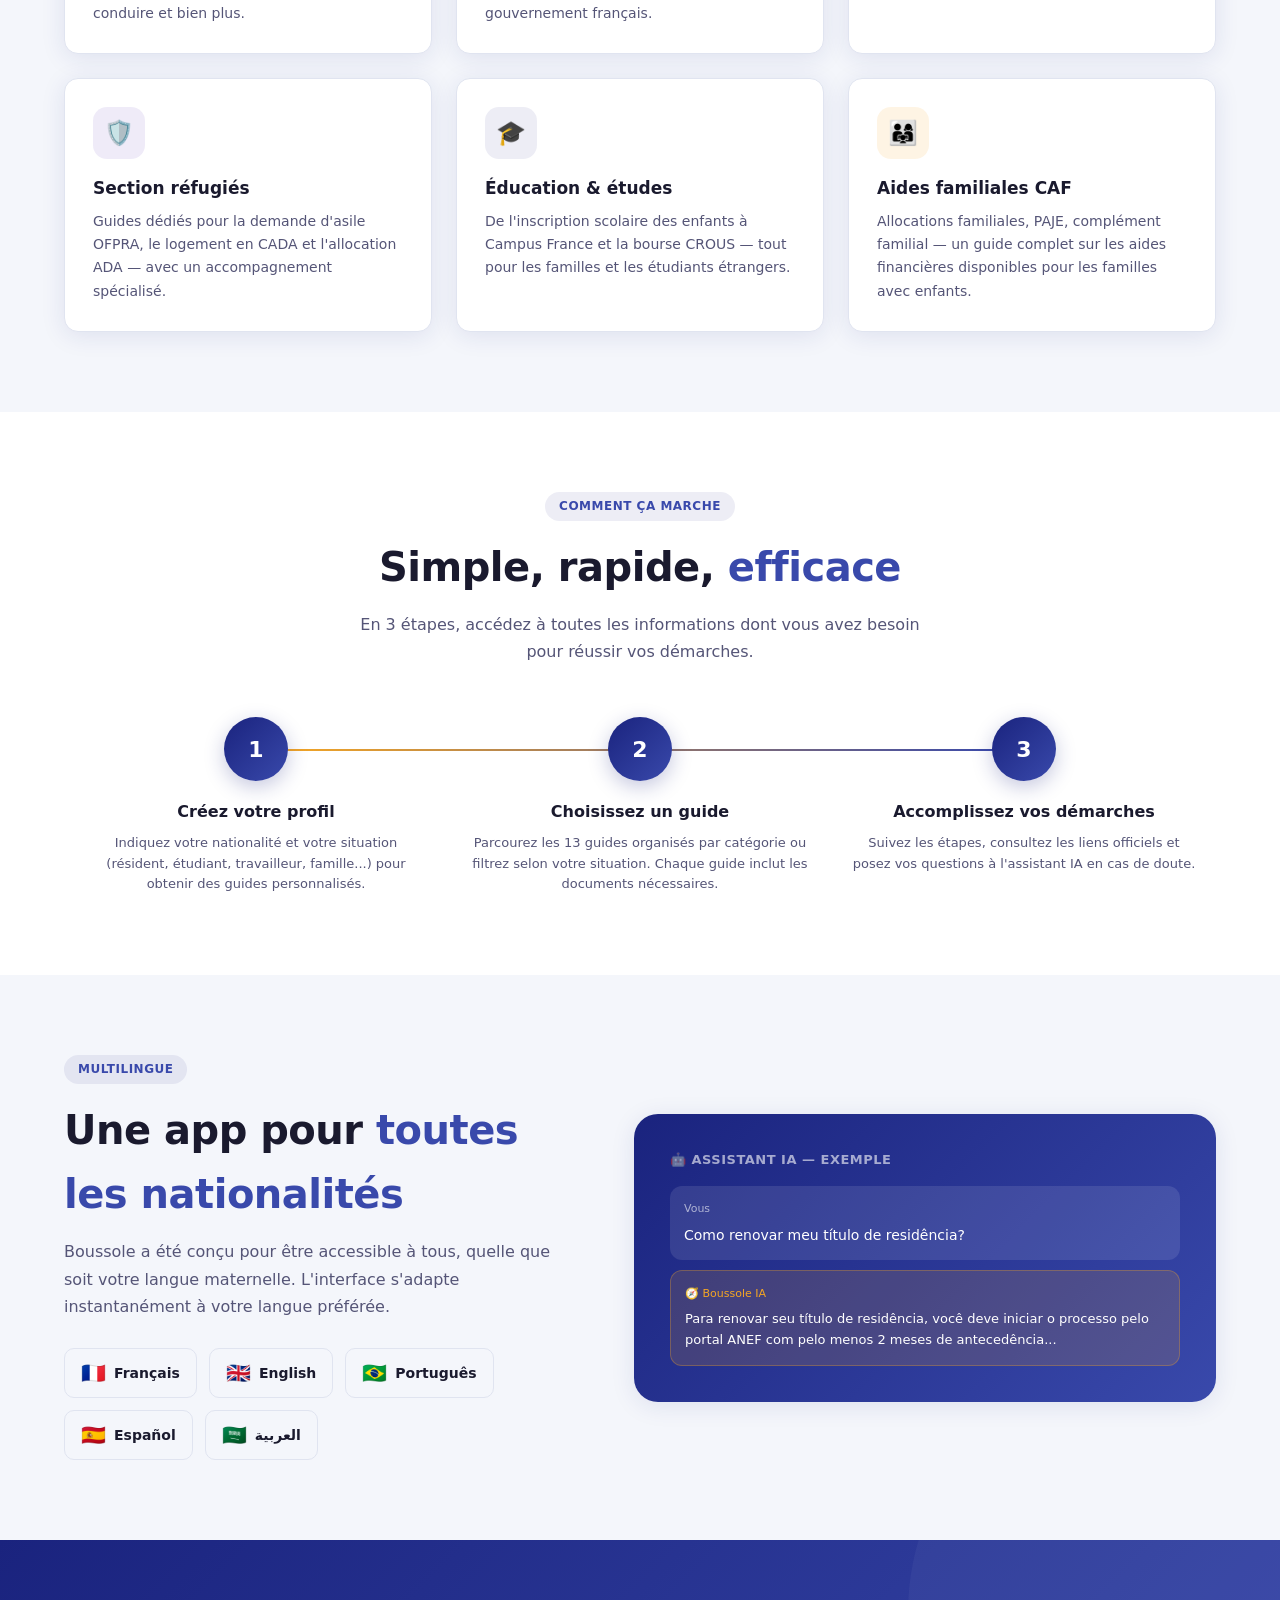
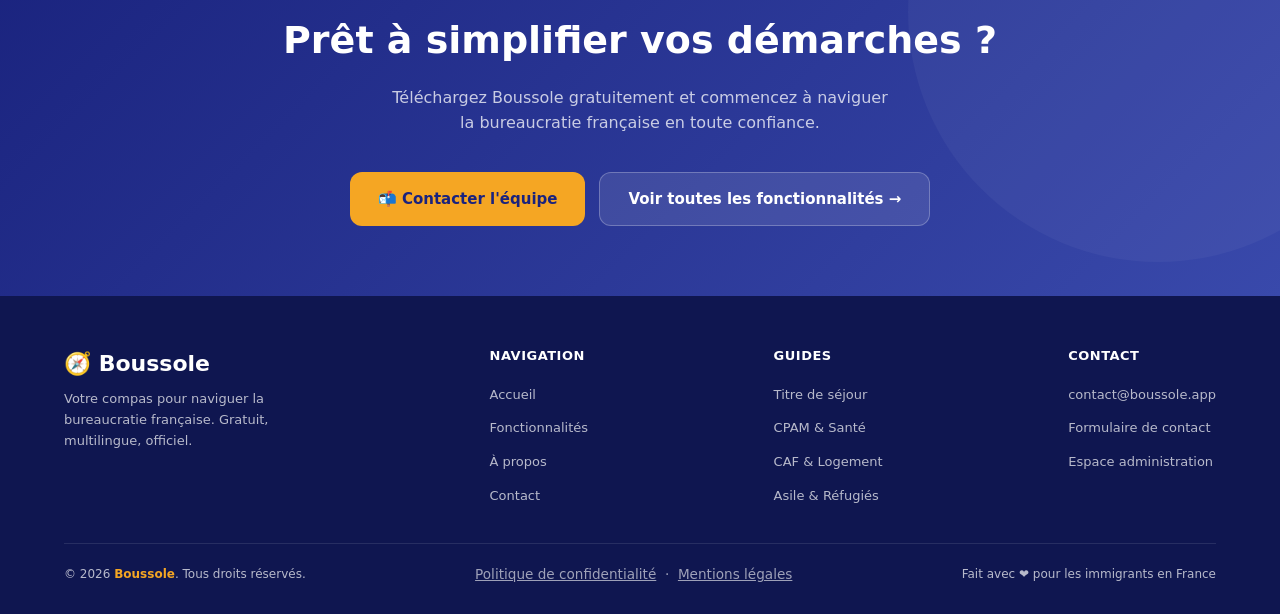
==== commit ab1e7a1e: "Aplicaçao da politica de privacidade" ====
--- a/index.html
+++ b/index.html
@@ -254,6 +254,11 @@
   </div>
   <div class="footer-bottom">
     <p>© 2026 <span class="footer-accent">Boussole</span>. Tous droits réservés.</p>
+    <p style="font-size:0.85rem;opacity:0.85;">
+      <a href="politique-confidentialite.html" style="color:inherit;text-decoration:underline;">Politique de confidentialité</a>
+      &nbsp;·&nbsp;
+      <a href="mentions-legales.html" style="color:inherit;text-decoration:underline;">Mentions légales</a>
+    </p>
     <p>Fait avec ❤️ pour les immigrants en France</p>
   </div>
 </footer>
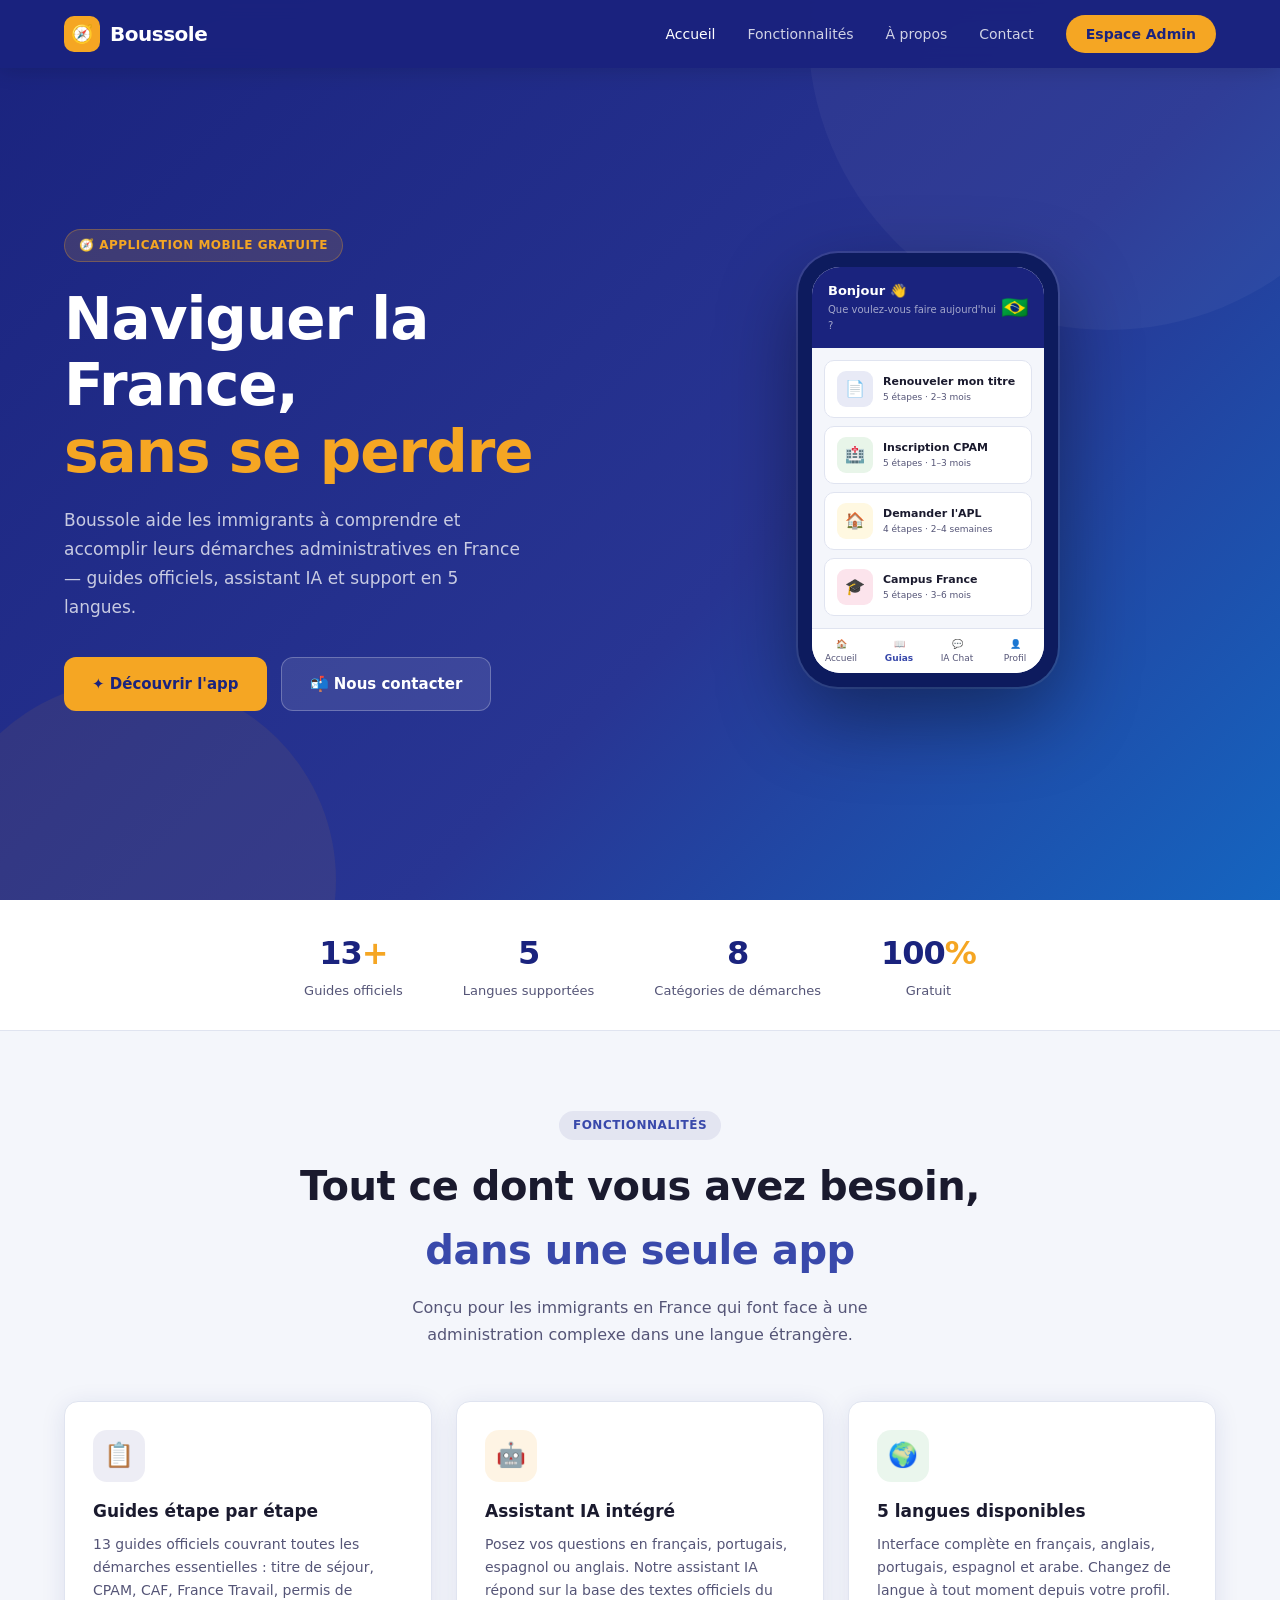
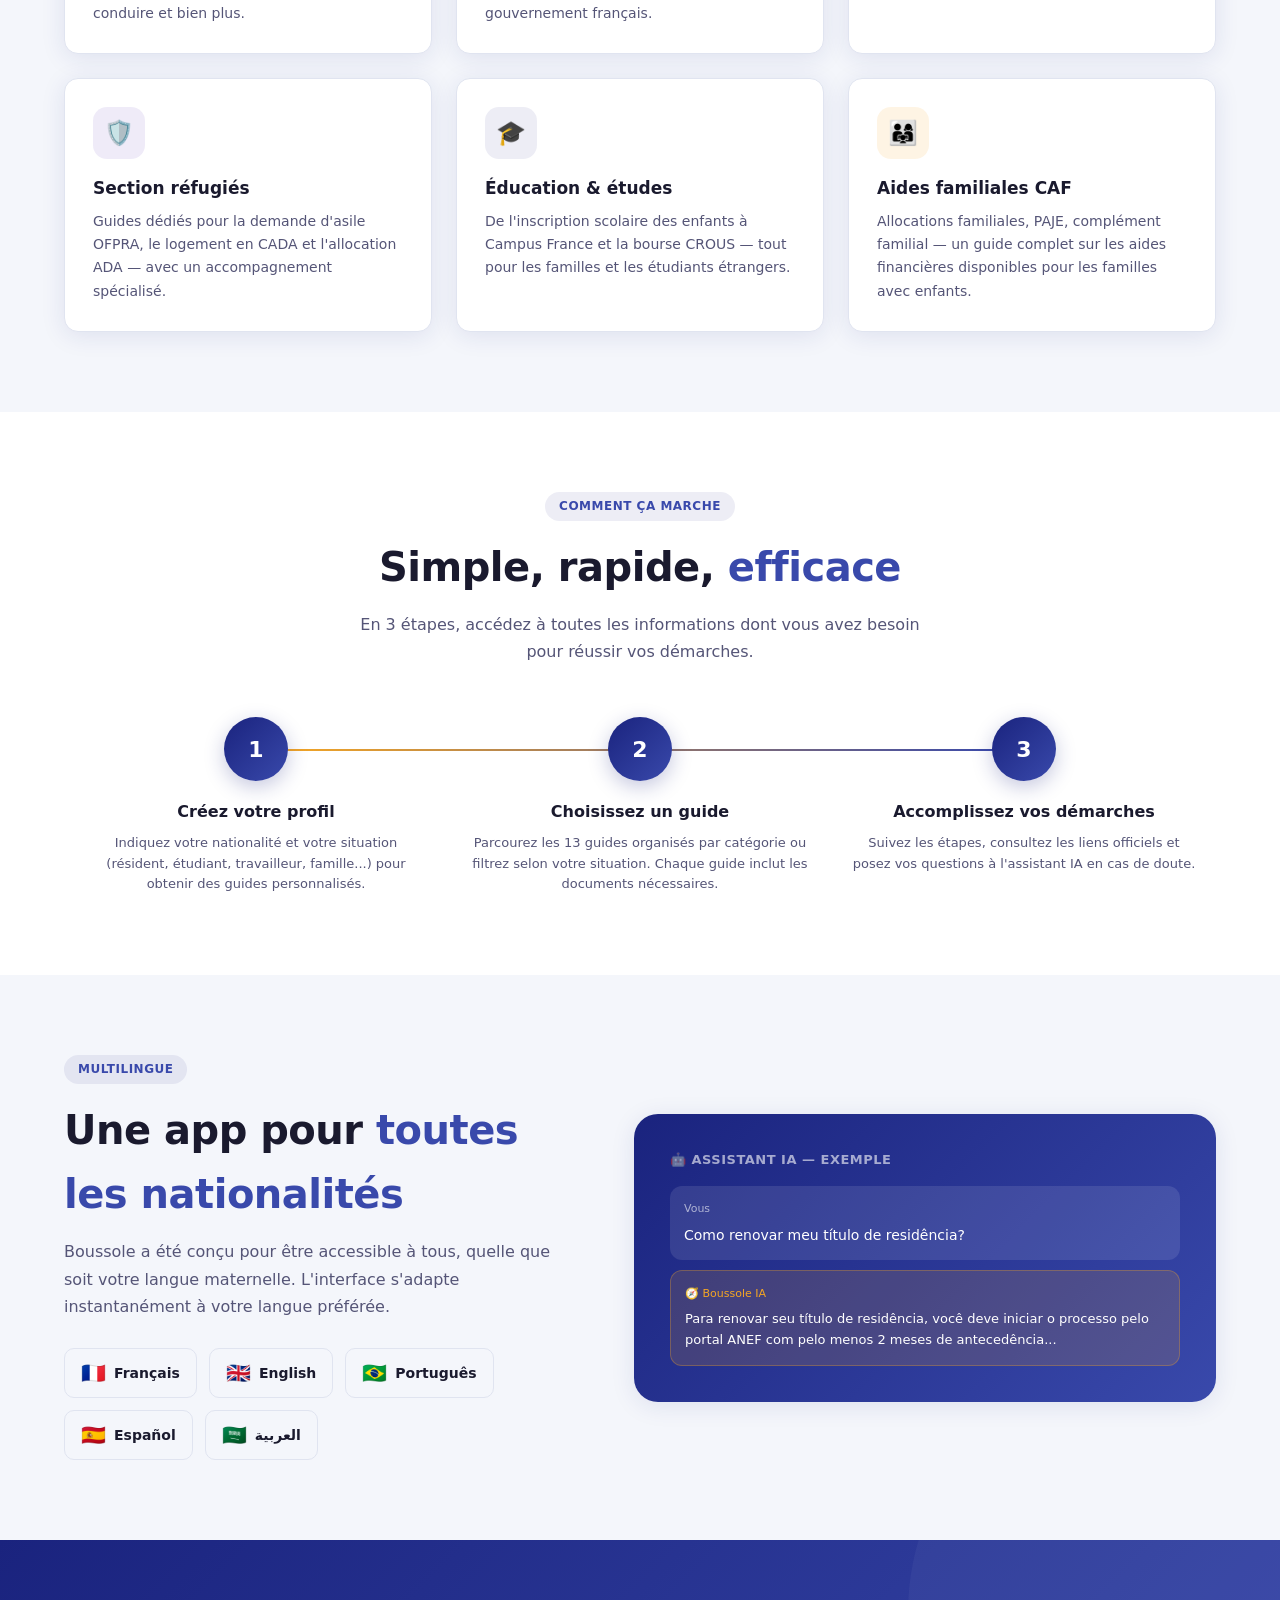
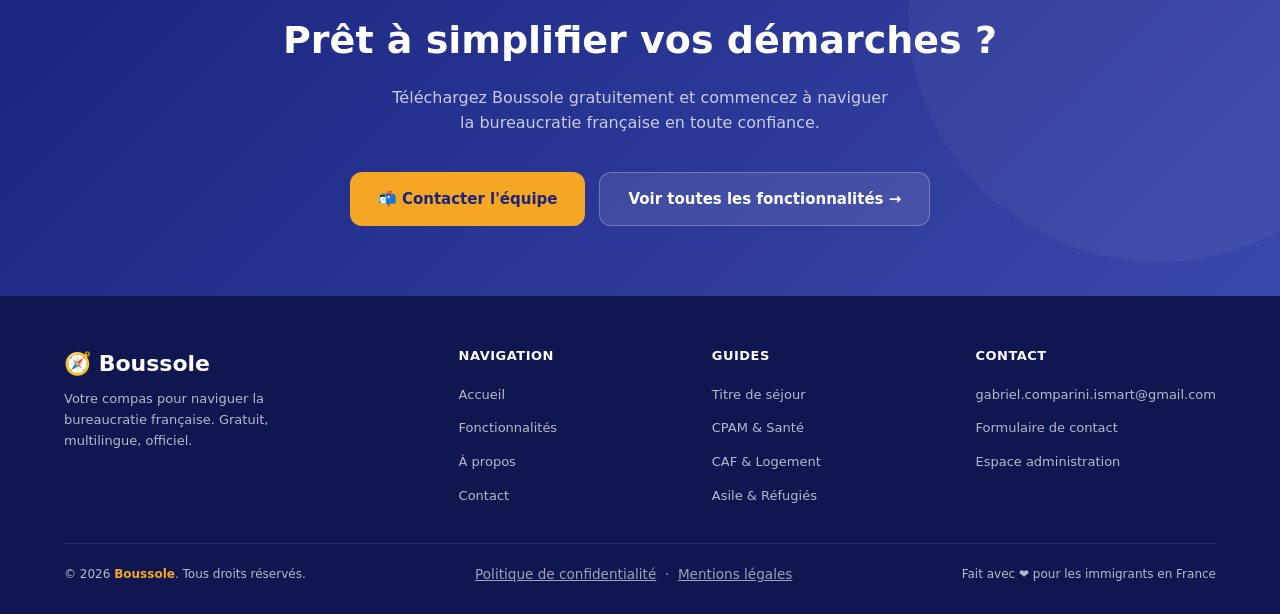
==== commit cdac9693: "atualizaçao exclusao conta" ====
--- a/index.html
+++ b/index.html
@@ -246,7 +246,7 @@
     <div class="footer-links">
       <h4>Contact</h4>
       <ul>
-        <li><a href="mailto:contact@boussole.app">contact@boussole.app</a></li>
+        <li><a href="mailto:gabriel.comparini.ismart@gmail.com">gabriel.comparini.ismart@gmail.com</a></li>
         <li><a href="contact.html">Formulaire de contact</a></li>
         <li><a href="admin/index.html">Espace administration</a></li>
       </ul>
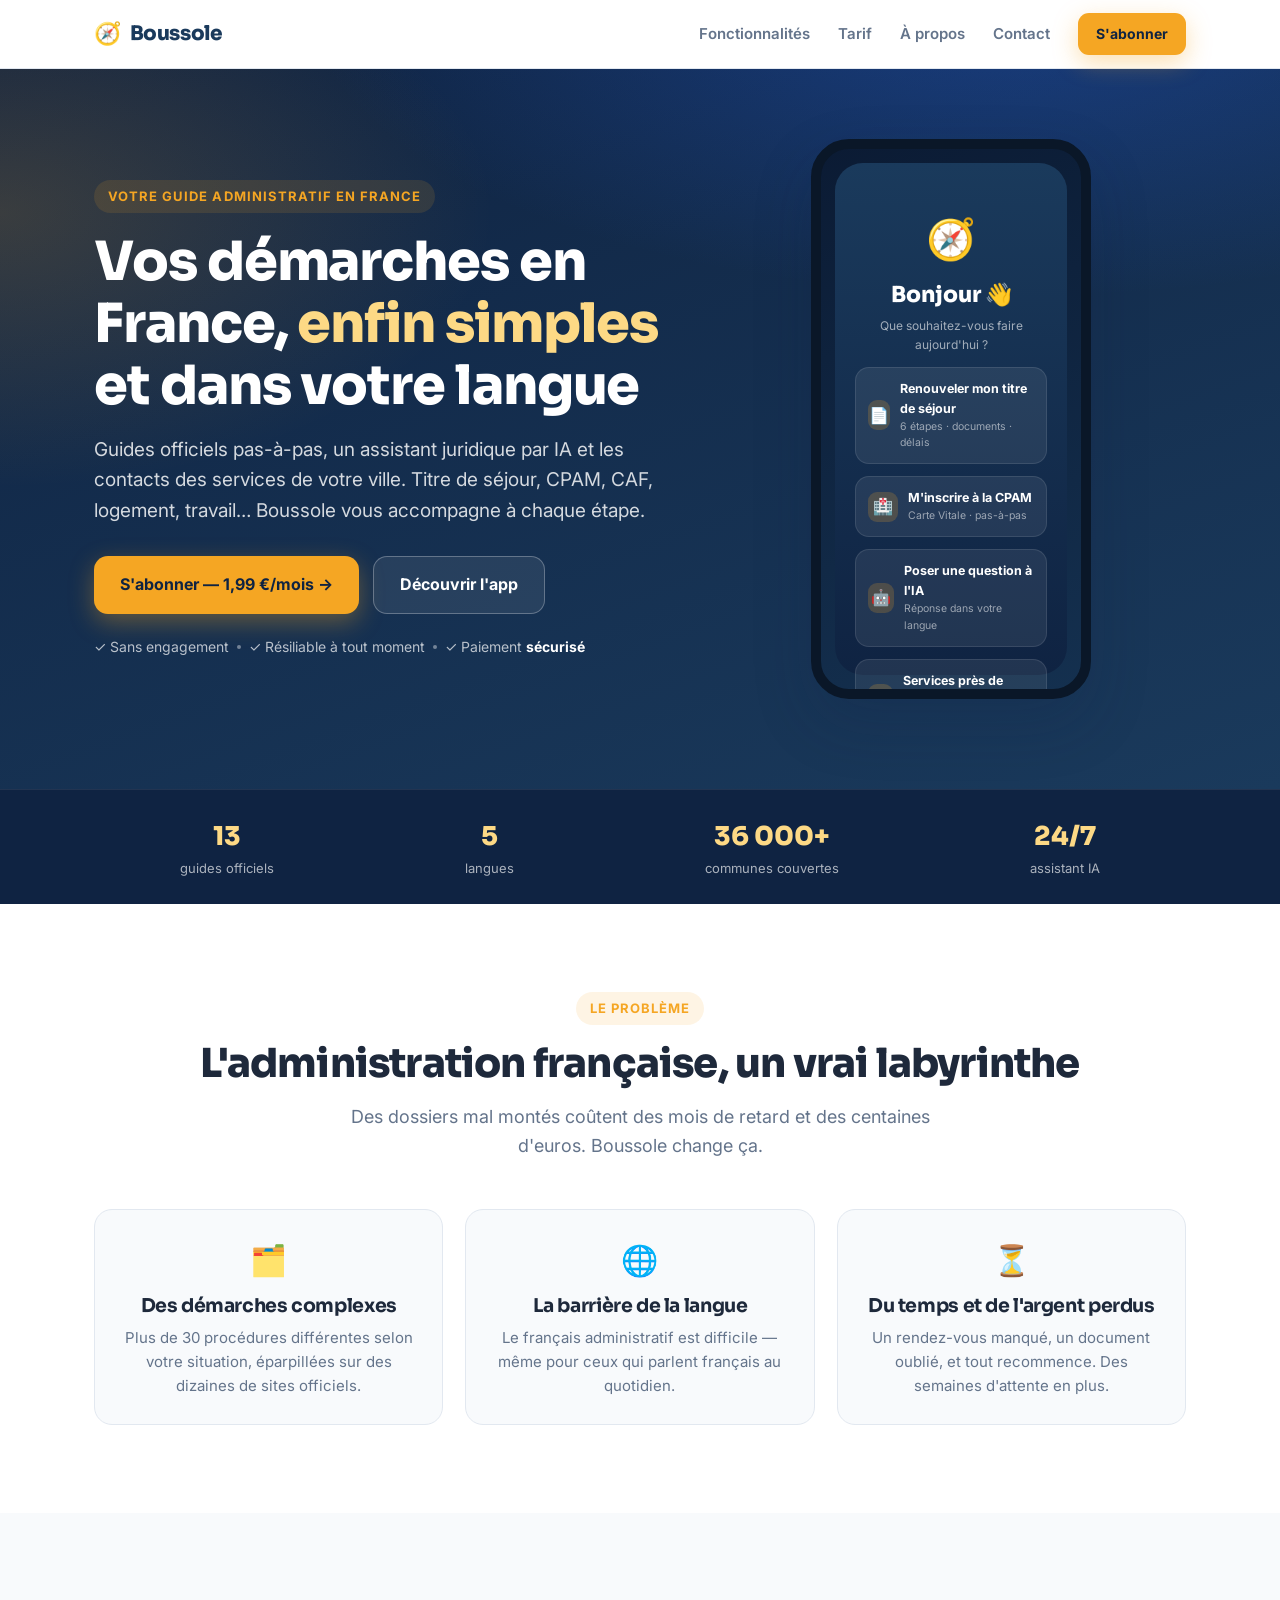
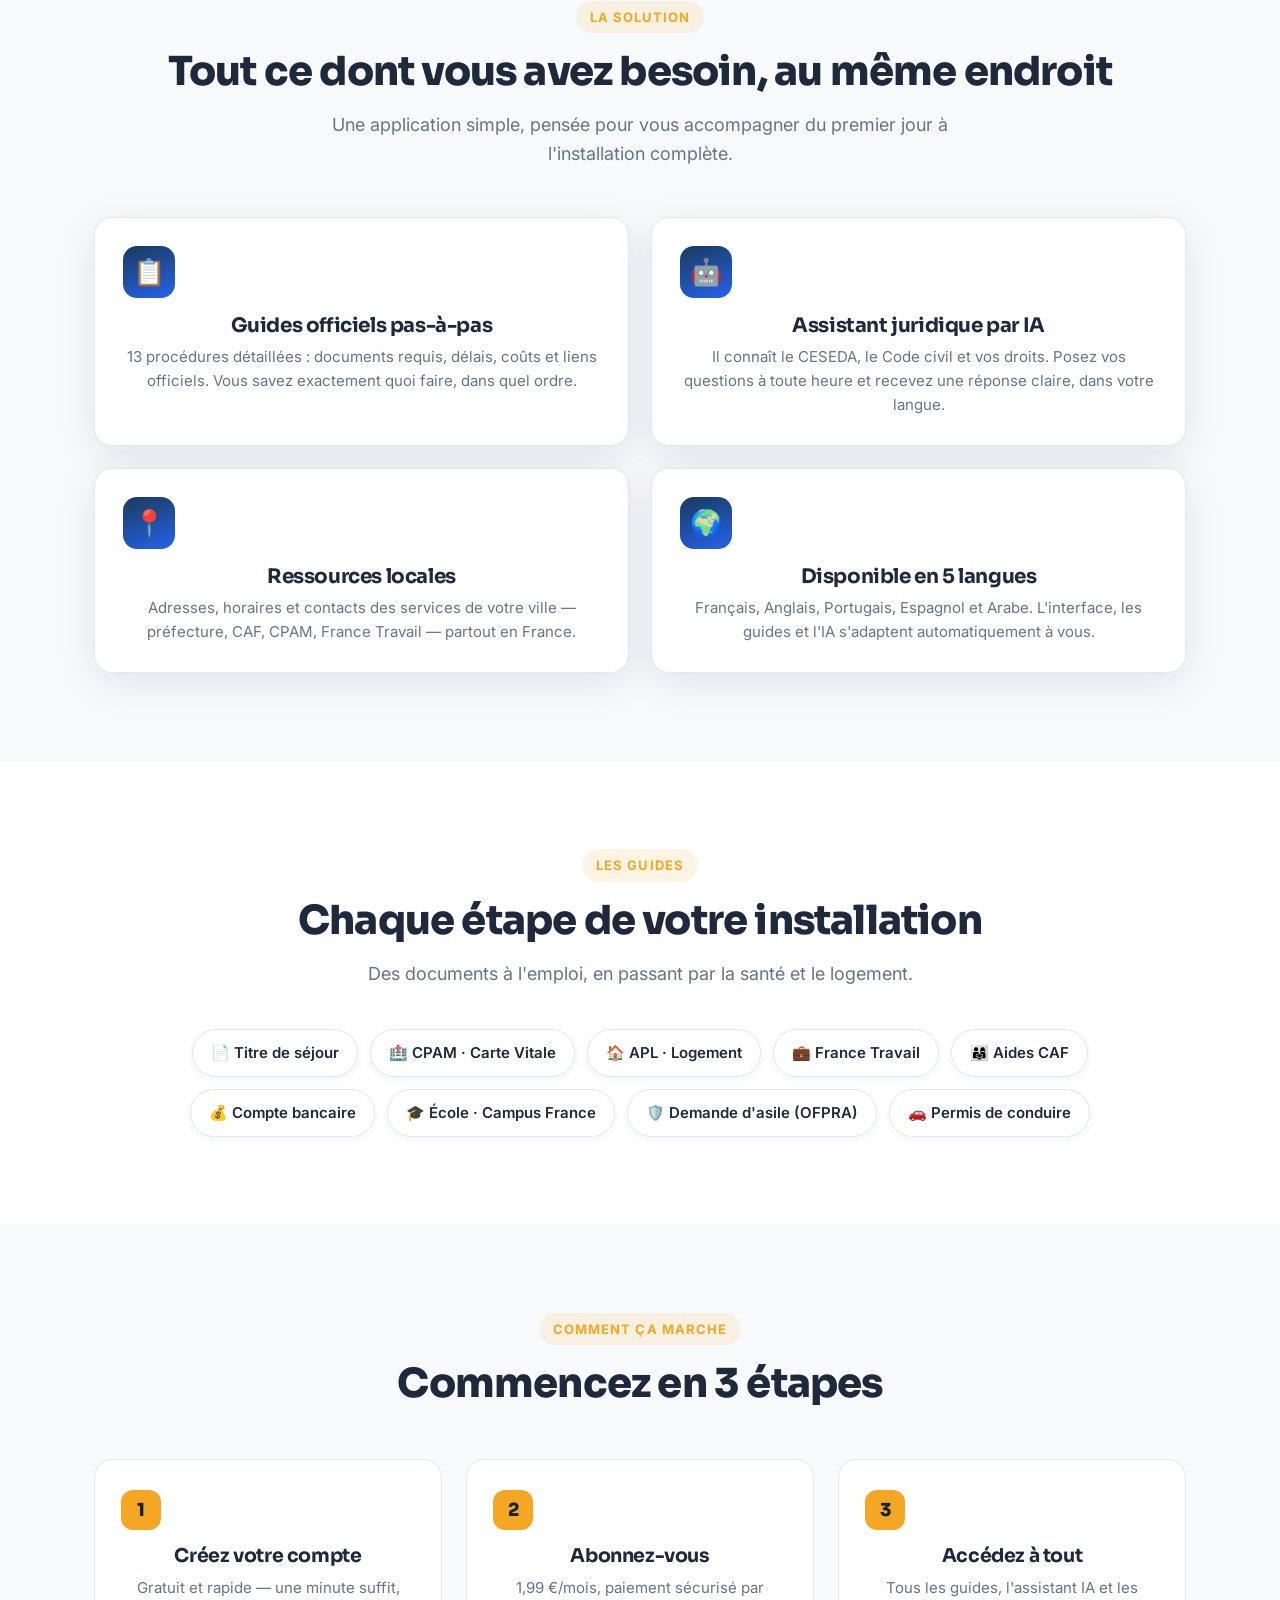
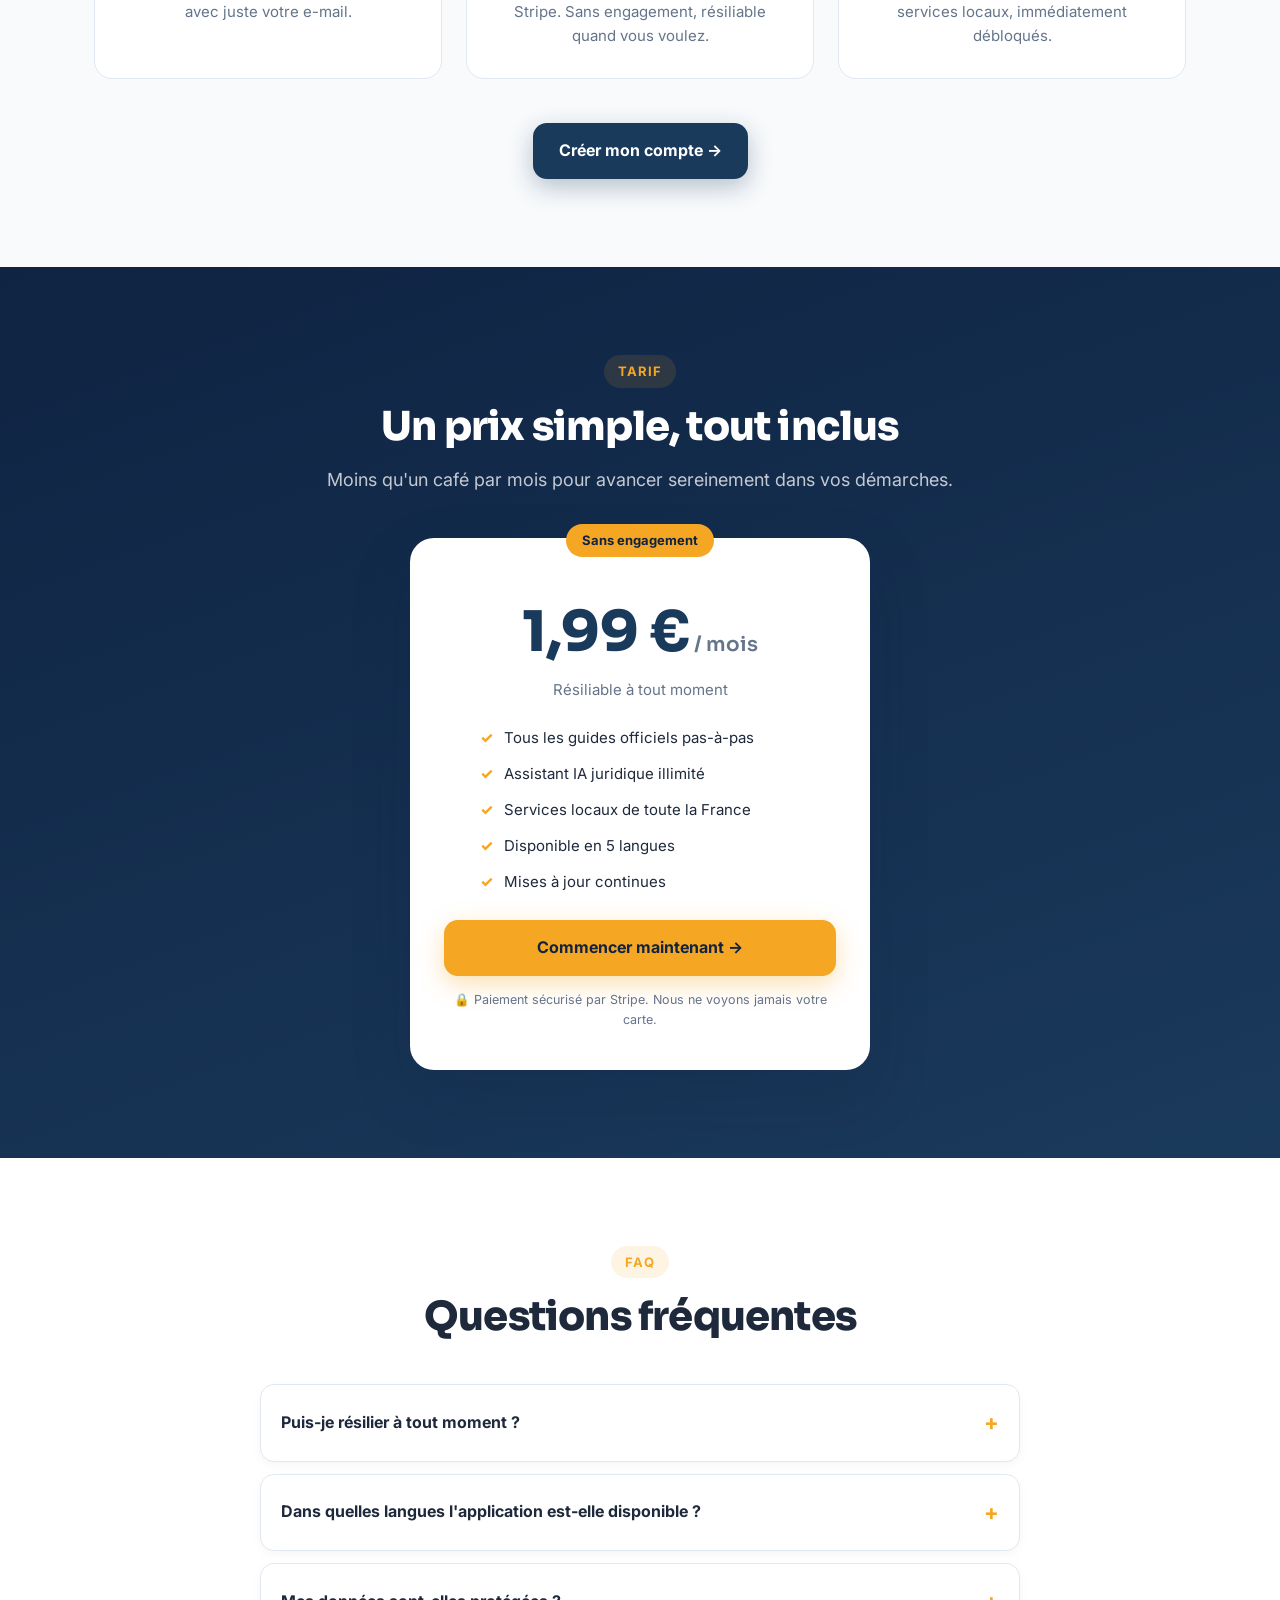
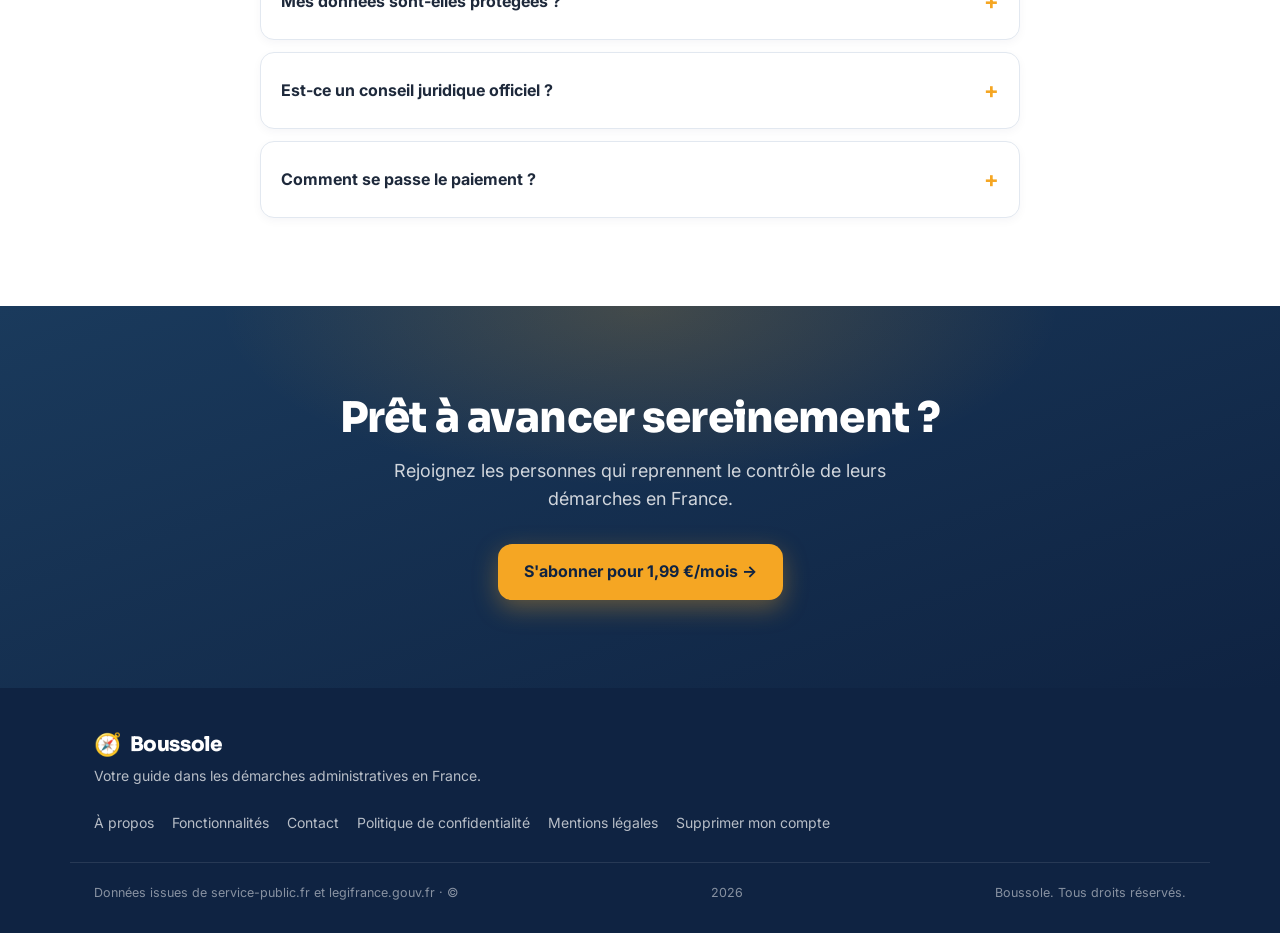
==== commit bb0b9723: "feat: replace homepage with the €1.99/mo sales-funnel landing New conversion-focused home: hero, val" ====
--- a/index.html
+++ b/index.html
@@ -1,280 +1,404 @@
 <!DOCTYPE html>
 <html lang="fr">
 <head>
-  <meta charset="UTF-8" />
-  <meta name="viewport" content="width=device-width, initial-scale=1.0" />
-  <title>Boussole — Votre guide pour naviguer la France</title>
-  <meta name="description" content="Boussole aide les immigrants à naviguer la bureaucratie française avec des guides officiels, un assistant IA et un support multilingue." />
-  <link rel="stylesheet" href="css/style.css" />
-  <link rel="icon" href="data:image/svg+xml,<svg xmlns='http://www.w3.org/2000/svg' viewBox='0 0 100 100'><text y='.9em' font-size='90'>🧭</text></svg>" />
+<meta charset="UTF-8">
+<meta name="viewport" content="width=device-width, initial-scale=1.0">
+<title>Boussole — Vos démarches en France, simples et dans votre langue</title>
+<meta name="description" content="Guides officiels pas-à-pas, assistant juridique par IA et services locaux pour réussir vos démarches administratives en France. Titre de séjour, CPAM, CAF, logement… 1,99 €/mois, sans engagement.">
+<meta property="og:title" content="Boussole — Votre guide administratif en France">
+<meta property="og:description" content="Guides officiels, assistant IA juridique et ressources locales dans votre langue. 1,99 €/mois, sans engagement.">
+<meta property="og:type" content="website">
+<link rel="icon" href="data:image/svg+xml,<svg xmlns='http://www.w3.org/2000/svg' viewBox='0 0 100 100'><text y='.9em' font-size='90'>🧭</text></svg>">
+<!--
+  ┌───────────────────────────────────────────────────────────────────┐
+  │  URL DE L'APPLICATION — pour changer où mènent les boutons,        │
+  │  faites un rechercher/remplacer de:  https://boussole-web.netlify.app │
+  └───────────────────────────────────────────────────────────────────┘
+-->
+<link rel="preconnect" href="https://fonts.googleapis.com">
+<link rel="preconnect" href="https://fonts.gstatic.com" crossorigin>
+<link href="https://fonts.googleapis.com/css2?family=Sora:wght@600;700;800&family=Inter:wght@400;500;600;700&display=swap" rel="stylesheet">
+<style>
+  :root{
+    --navy:#1A3A5C; --navy-dark:#0F2342; --blue:#2563EB;
+    --gold:#F5A623; --gold-light:#FDD985;
+    --ink:#1E293B; --muted:#64748B; --line:#E2E8F0;
+    --bg:#F8FAFC; --white:#fff;
+    --radius:18px; --shadow:0 10px 40px rgba(15,35,66,.10);
+    --shadow-lg:0 24px 60px rgba(15,35,66,.18);
+    --maxw:1140px;
+  }
+  *{box-sizing:border-box;margin:0;padding:0}
+  html{scroll-behavior:smooth}
+  body{
+    font-family:'Inter',system-ui,-apple-system,Segoe UI,Roboto,sans-serif;
+    color:var(--ink);background:var(--white);line-height:1.6;-webkit-font-smoothing:antialiased;
+    overflow-x:hidden; /* guard: never scroll the page sideways */
+  }
+  img{max-width:100%}
+  h1,h2,h3,.brand{font-family:'Sora','Inter',sans-serif;line-height:1.15;letter-spacing:-.02em}
+  a{color:inherit;text-decoration:none}
+  .wrap{max-width:var(--maxw);margin:0 auto;padding:0 24px}
+  .btn{
+    display:inline-flex;align-items:center;gap:10px;justify-content:center;
+    font-weight:700;font-size:16px;padding:15px 26px;border-radius:14px;
+    cursor:pointer;border:none;transition:transform .15s ease,box-shadow .15s ease;white-space:nowrap;
+  }
+  .btn-gold{background:var(--gold);color:var(--navy-dark);box-shadow:0 8px 24px rgba(245,166,35,.35)}
+  .btn-gold:hover{transform:translateY(-2px);box-shadow:0 12px 30px rgba(245,166,35,.45)}
+  .btn-ghost{background:rgba(255,255,255,.08);color:#fff;border:1.5px solid rgba(255,255,255,.28)}
+  .btn-ghost:hover{background:rgba(255,255,255,.16)}
+  .btn-navy{background:var(--navy);color:#fff;box-shadow:0 8px 24px rgba(26,58,92,.3)}
+  .btn-navy:hover{transform:translateY(-2px)}
+  .eyebrow{display:inline-block;font-weight:700;font-size:13px;letter-spacing:.08em;text-transform:uppercase;
+    color:var(--gold);background:rgba(245,166,35,.12);padding:6px 14px;border-radius:999px}
+  .section{padding:88px 0}
+  .center{text-align:center}
+  .h2{font-size:clamp(28px,4vw,40px);font-weight:800}
+  .lead{font-size:18px;color:var(--muted);max-width:640px;margin:16px auto 0}
+
+  /* ── Header ───────────────────────────────── */
+  header{position:sticky;top:0;z-index:50;background:rgba(255,255,255,.85);
+    backdrop-filter:blur(10px);border-bottom:1px solid var(--line)}
+  .nav{display:flex;align-items:center;justify-content:space-between;height:68px}
+  .brand{display:flex;align-items:center;gap:9px;font-weight:800;font-size:20px;color:var(--navy)}
+  .brand .logo{font-size:22px}
+  .nav-links{display:flex;align-items:center;gap:28px}
+  .nav-links a.link{color:var(--muted);font-weight:600;font-size:15px}
+  .nav-links a.link:hover{color:var(--navy)}
+  .btn-sm{padding:10px 18px;font-size:14px;border-radius:11px}
+  @media(max-width:760px){.nav-links a.link{display:none}}
+
+  /* ── Hero ─────────────────────────────────── */
+  .hero{position:relative;background:
+      radial-gradient(1200px 500px at 80% -10%,rgba(37,99,235,.35),transparent 60%),
+      radial-gradient(900px 500px at 0% 20%,rgba(245,166,35,.18),transparent 55%),
+      linear-gradient(160deg,var(--navy-dark),var(--navy));
+    color:#fff;overflow:hidden}
+  .hero .wrap{display:grid;grid-template-columns:1.1fr .9fr;gap:48px;align-items:center;
+    padding-top:70px;padding-bottom:90px}
+  .hero h1{font-size:clamp(34px,5vw,54px);font-weight:800;margin:18px 0 18px}
+  .hero h1 .hl{color:var(--gold-light)}
+  .hero p.sub{font-size:19px;color:rgba(255,255,255,.82);max-width:560px}
+  .hero .cta-row{display:flex;gap:14px;flex-wrap:wrap;margin-top:30px}
+  .hero .trust{margin-top:22px;font-size:14px;color:rgba(255,255,255,.7);display:flex;gap:8px;flex-wrap:wrap;align-items:center}
+  .hero .trust b{color:#fff}
+  .dot{width:4px;height:4px;border-radius:50%;background:rgba(255,255,255,.4)}
+
+  /* Phone mockup */
+  .phone{justify-self:center;width:280px;height:560px;border-radius:38px;
+    background:linear-gradient(160deg,#0b1b34,#14304f);border:10px solid #0a1728;
+    box-shadow:var(--shadow-lg);position:relative;overflow:hidden}
+  .phone .notch{position:absolute;top:14px;left:50%;transform:translateX(-50%);
+    width:120px;height:26px;background:#0a1728;border-radius:0 0 16px 16px}
+  .phone .screen{position:absolute;inset:14px;border-radius:28px;background:linear-gradient(180deg,#1A3A5C,#0F2342);
+    padding:34px 20px 20px;display:flex;flex-direction:column}
+  .phone .compass{font-size:40px;text-align:center;margin-top:10px}
+  .phone .p-title{font-family:'Sora';font-weight:800;font-size:22px;text-align:center;color:#fff;margin-top:6px}
+  .phone .p-sub{text-align:center;color:rgba(255,255,255,.6);font-size:12px;margin-top:4px}
+  .phone .card{background:rgba(255,255,255,.08);border:1px solid rgba(255,255,255,.1);
+    border-radius:14px;padding:11px 12px;margin-top:12px;display:flex;gap:10px;align-items:center}
+  .phone .card .ic{width:30px;height:30px;border-radius:9px;background:rgba(245,166,35,.2);
+    display:flex;align-items:center;justify-content:center;font-size:16px}
+  .phone .card .t{color:#fff;font-size:12.5px;font-weight:700}
+  .phone .card .d{color:rgba(255,255,255,.55);font-size:10.5px}
+  @media(max-width:860px){
+    .hero .wrap{grid-template-columns:1fr;text-align:center;gap:32px}
+    .hero p.sub{margin:0 auto}.hero .cta-row,.hero .trust{justify-content:center}
+    .phone{order:-1;width:250px;height:500px} /* real size, not scale (avoids empty gaps) */
+  }
+
+  /* ── Stat bar ─────────────────────────────── */
+  .stats{background:var(--navy-dark);color:#fff;padding:26px 0;border-top:1px solid rgba(255,255,255,.08)}
+  .stats .wrap{display:flex;justify-content:space-around;gap:20px;flex-wrap:wrap;text-align:center}
+  .stat .n{font-family:'Sora';font-weight:800;font-size:26px;color:var(--gold-light)}
+  .stat .l{font-size:13px;color:rgba(255,255,255,.65)}
+
+  /* ── Problem ──────────────────────────────── */
+  .pain-grid{display:grid;grid-template-columns:repeat(3,1fr);gap:22px;margin-top:48px}
+  .pain{background:var(--bg);border:1px solid var(--line);border-radius:var(--radius);padding:26px}
+  .pain .emo{font-size:30px}
+  .pain h3{font-size:19px;margin:12px 0 8px}
+  .pain p{color:var(--muted);font-size:15px}
+  @media(max-width:820px){.pain-grid{grid-template-columns:1fr}}
+
+  /* ── Features ─────────────────────────────── */
+  .features{background:var(--bg)}
+  .feat-grid{display:grid;grid-template-columns:repeat(2,1fr);gap:22px;margin-top:48px}
+  .feat{background:#fff;border:1px solid var(--line);border-radius:var(--radius);padding:28px;box-shadow:var(--shadow);transition:transform .18s}
+  .feat:hover{transform:translateY(-4px)}
+  .feat .ic{width:52px;height:52px;border-radius:14px;background:linear-gradient(160deg,var(--navy),var(--blue));
+    display:flex;align-items:center;justify-content:center;font-size:26px}
+  .feat h3{font-size:20px;margin:16px 0 8px}
+  .feat p{color:var(--muted);font-size:15px}
+  @media(max-width:820px){.feat-grid{grid-template-columns:1fr}}
+
+  /* ── Guides chips ─────────────────────────── */
+  .chips{display:flex;flex-wrap:wrap;gap:12px;justify-content:center;margin-top:40px}
+  .chip{background:#fff;border:1px solid var(--line);border-radius:999px;padding:11px 18px;
+    font-weight:600;font-size:15px;display:flex;gap:9px;align-items:center;box-shadow:0 3px 10px rgba(15,35,66,.05)}
+
+  /* ── Steps ────────────────────────────────── */
+  .steps{display:grid;grid-template-columns:repeat(3,1fr);gap:24px;margin-top:52px;counter-reset:step}
+  .step{position:relative;background:#fff;border:1px solid var(--line);border-radius:var(--radius);padding:30px 26px}
+  .step .num{width:40px;height:40px;border-radius:12px;background:var(--gold);color:var(--navy-dark);
+    font-family:'Sora';font-weight:800;display:flex;align-items:center;justify-content:center;font-size:18px}
+  .step h3{font-size:19px;margin:16px 0 8px}
+  .step p{color:var(--muted);font-size:15px}
+  @media(max-width:820px){.steps{grid-template-columns:1fr}}
+
+  /* ── Pricing ──────────────────────────────── */
+  .pricing{background:linear-gradient(160deg,var(--navy-dark),var(--navy));color:#fff}
+  .price-card{max-width:460px;margin:44px auto 0;background:#fff;color:var(--ink);
+    border-radius:24px;padding:40px 34px;box-shadow:var(--shadow-lg);text-align:center;position:relative}
+  .price-badge{position:absolute;top:-14px;left:50%;transform:translateX(-50%);
+    background:var(--gold);color:var(--navy-dark);font-weight:700;font-size:13px;padding:6px 16px;border-radius:999px}
+  .price-amt{font-family:'Sora';font-weight:800;font-size:56px;color:var(--navy);margin-top:10px}
+  .price-amt span{font-size:20px;color:var(--muted);font-weight:600}
+  .price-sub{color:var(--muted);font-size:15px;margin-bottom:24px}
+  .incl{text-align:left;margin:0 auto 26px;max-width:320px;display:flex;flex-direction:column;gap:12px}
+  .incl li{list-style:none;display:flex;gap:11px;align-items:flex-start;font-size:15px}
+  .incl .ok{color:var(--gold);font-weight:800;flex-shrink:0}
+  .price-card .btn{width:100%}
+  .price-note{font-size:12.5px;color:var(--muted);margin-top:14px;display:flex;gap:6px;align-items:center;justify-content:center}
+
+  /* ── FAQ ──────────────────────────────────── */
+  .faq{max-width:760px;margin:44px auto 0;display:flex;flex-direction:column;gap:12px}
+  details{background:#fff;border:1px solid var(--line);border-radius:14px;padding:4px 20px;box-shadow:0 3px 10px rgba(15,35,66,.04)}
+  summary{cursor:pointer;font-weight:700;font-size:16px;padding:16px 0;list-style:none;
+    display:flex;justify-content:space-between;align-items:center;gap:12px}
+  summary::-webkit-details-marker{display:none}
+  summary::after{content:"+";font-size:22px;color:var(--gold);font-weight:700;transition:transform .2s}
+  details[open] summary::after{transform:rotate(45deg)}
+  details p{color:var(--muted);font-size:15px;padding:0 0 18px}
+
+  /* ── Final CTA ────────────────────────────── */
+  .final{background:
+      radial-gradient(700px 300px at 50% 0%,rgba(245,166,35,.2),transparent 60%),
+      linear-gradient(160deg,var(--navy),var(--navy-dark));color:#fff;text-align:center}
+  .final h2{font-size:clamp(28px,4vw,42px);font-weight:800}
+  .final p{color:rgba(255,255,255,.8);font-size:18px;margin:14px auto 30px;max-width:560px}
+
+  /* ── Footer ───────────────────────────────── */
+  footer{background:var(--navy-dark);color:rgba(255,255,255,.7);padding:44px 0 30px;font-size:14px}
+  footer .wrap{display:flex;flex-wrap:wrap;justify-content:space-between;gap:24px;align-items:flex-start}
+  footer .brand{color:#fff;margin-bottom:8px}
+  .foot-links{display:flex;flex-wrap:wrap;gap:18px}
+  .foot-links a:hover{color:var(--gold-light)}
+  .foot-bottom{border-top:1px solid rgba(255,255,255,.1);margin-top:28px;padding-top:20px;
+    font-size:12.5px;color:rgba(255,255,255,.5);text-align:center}
+
+  /* ── Small phones (≤560px) — comfort tuning (must be last to win cascade) ── */
+  @media(max-width:560px){
+    .wrap{padding:0 18px}
+    .section{padding:56px 0}
+    .hero .wrap{padding-top:32px;padding-bottom:56px;gap:26px}
+    .phone{width:210px;height:420px;border-width:8px}
+    .phone .screen{padding:28px 15px 15px}
+    .phone .compass{font-size:32px}
+    .phone .p-title{font-size:18px}
+    .phone .card{padding:9px 10px;margin-top:9px}
+    .hero p.sub{font-size:17px}
+    .lead{font-size:16px}
+    .btn{width:100%;padding:15px 20px} /* full-width, thumb-friendly CTAs */
+    .hero .cta-row{flex-direction:column}
+    .btn-sm{width:auto} /* keep the header button compact */
+    .price-card{padding:34px 22px}
+    .price-amt{font-size:48px}
+    footer .wrap{flex-direction:column}
+  }
+</style>
 </head>
 <body>
 
-<!-- NAVBAR -->
-<nav class="navbar">
-  <a href="index.html" class="navbar-logo">
-    <div class="logo-icon">🧭</div>
-    <span>Boussole</span>
-  </a>
-  <div class="hamburger" id="hamburger" onclick="toggleMenu()">
-    <span></span><span></span><span></span>
-  </div>
-</nav>
-<div class="navbar-links" id="navLinks">
-  <a href="index.html" class="active">Accueil</a>
-  <a href="fonctionnalites.html">Fonctionnalités</a>
-  <a href="a-propos.html">À propos</a>
-  <a href="contact.html">Contact</a>
-  <a href="admin/index.html" class="navbar-cta">Espace Admin</a>
-</div>
+<!-- HEADER -->
+<header>
+  <div class="wrap nav">
+    <div class="brand"><span class="logo">🧭</span> Boussole</div>
+    <nav class="nav-links">
+      <a class="link" href="#features">Fonctionnalités</a>
+      <a class="link" href="#pricing">Tarif</a>
+      <a class="link" href="a-propos.html">À propos</a>
+      <a class="link" href="contact.html">Contact</a>
+      <a class="btn btn-gold btn-sm" href="https://boussole-web.netlify.app">S'abonner</a>
+    </nav>
+  </div>
+</header>
 
 <!-- HERO -->
 <section class="hero">
-  <div class="hero-content">
-    <div class="hero-badge">🧭 Application mobile gratuite</div>
-    <h1>Naviguer la France,<br /><span>sans se perdre</span></h1>
-    <p>Boussole aide les immigrants à comprendre et accomplir leurs démarches administratives en France — guides officiels, assistant IA et support en 5 langues.</p>
-    <div class="hero-btns">
-      <a href="fonctionnalites.html" class="btn-primary">✦ Découvrir l'app</a>
-      <a href="contact.html" class="btn-secondary">📬 Nous contacter</a>
-    </div>
-  </div>
-  <div class="hero-visual">
-    <div class="phone-mockup">
-      <div class="phone-screen">
-        <div class="phone-header">
-          <div class="phone-header-row">
-            <div>
-              <div class="phone-title">Bonjour 👋</div>
-              <div class="phone-sub">Que voulez-vous faire aujourd'hui ?</div>
-            </div>
-            <span style="font-size:22px">🇧🇷</span>
-          </div>
-        </div>
-        <div class="phone-body">
-          <div class="phone-card">
-            <div class="phone-card-icon" style="background:#e8eaf6">📄</div>
-            <div class="phone-card-text">
-              <div class="t1">Renouveler mon titre</div>
-              <div class="t2">5 étapes · 2–3 mois</div>
-            </div>
-          </div>
-          <div class="phone-card">
-            <div class="phone-card-icon" style="background:#e8f5e9">🏥</div>
-            <div class="phone-card-text">
-              <div class="t1">Inscription CPAM</div>
-              <div class="t2">5 étapes · 1–3 mois</div>
-            </div>
-          </div>
-          <div class="phone-card">
-            <div class="phone-card-icon" style="background:#fff8e1">🏠</div>
-            <div class="phone-card-text">
-              <div class="t1">Demander l'APL</div>
-              <div class="t2">4 étapes · 2–4 semaines</div>
-            </div>
-          </div>
-          <div class="phone-card">
-            <div class="phone-card-icon" style="background:#fce4ec">🎓</div>
-            <div class="phone-card-text">
-              <div class="t1">Campus France</div>
-              <div class="t2">5 étapes · 3–6 mois</div>
-            </div>
-          </div>
-        </div>
-        <div class="phone-tabs">
-          <div class="phone-tab">🏠<br/>Accueil</div>
-          <div class="phone-tab active" style="color:#3949ab;font-weight:700">📖<br/>Guias</div>
-          <div class="phone-tab">💬<br/>IA Chat</div>
-          <div class="phone-tab">👤<br/>Profil</div>
-        </div>
+  <div class="wrap">
+    <div>
+      <span class="eyebrow">Votre guide administratif en France</span>
+      <h1>Vos démarches en France, <span class="hl">enfin simples</span> et dans votre langue</h1>
+      <p class="sub">Guides officiels pas-à-pas, un assistant juridique par IA et les contacts des services de votre ville. Titre de séjour, CPAM, CAF, logement, travail… Boussole vous accompagne à chaque étape.</p>
+      <div class="cta-row">
+        <a class="btn btn-gold" href="https://boussole-web.netlify.app">S'abonner — 1,99 €/mois →</a>
+        <a class="btn btn-ghost" href="#features">Découvrir l'app</a>
       </div>
-    </div>
-  </div>
-</section>
-
-<!-- STATS BAR -->
-<div class="stats-bar">
-  <div class="stat">
-    <div class="stat-num">13<span>+</span></div>
-    <div class="stat-label">Guides officiels</div>
-  </div>
-  <div class="stat">
-    <div class="stat-num">5</div>
-    <div class="stat-label">Langues supportées</div>
-  </div>
-  <div class="stat">
-    <div class="stat-num">8</div>
-    <div class="stat-label">Catégories de démarches</div>
-  </div>
-  <div class="stat">
-    <div class="stat-num">100<span>%</span></div>
-    <div class="stat-label">Gratuit</div>
+      <div class="trust">
+        <span>✓ Sans engagement</span><span class="dot"></span>
+        <span>✓ Résiliable à tout moment</span><span class="dot"></span>
+        <span>✓ Paiement <b>sécurisé</b></span>
+      </div>
+    </div>
+    <div class="phone" aria-hidden="true">
+      <div class="notch"></div>
+      <div class="screen">
+        <div class="compass">🧭</div>
+        <div class="p-title">Bonjour 👋</div>
+        <div class="p-sub">Que souhaitez-vous faire aujourd'hui ?</div>
+        <div class="card"><div class="ic">📄</div><div><div class="t">Renouveler mon titre de séjour</div><div class="d">6 étapes · documents · délais</div></div></div>
+        <div class="card"><div class="ic">🏥</div><div><div class="t">M'inscrire à la CPAM</div><div class="d">Carte Vitale · pas-à-pas</div></div></div>
+        <div class="card"><div class="ic">🤖</div><div><div class="t">Poser une question à l'IA</div><div class="d">Réponse dans votre langue</div></div></div>
+        <div class="card"><div class="ic">📍</div><div><div class="t">Services près de chez moi</div><div class="d">Préfecture, CAF, CPAM…</div></div></div>
+      </div>
+    </div>
+  </div>
+</section>
+
+<!-- STATS -->
+<div class="stats">
+  <div class="wrap">
+    <div class="stat"><div class="n">13</div><div class="l">guides officiels</div></div>
+    <div class="stat"><div class="n">5</div><div class="l">langues</div></div>
+    <div class="stat"><div class="n">36 000+</div><div class="l">communes couvertes</div></div>
+    <div class="stat"><div class="n">24/7</div><div class="l">assistant IA</div></div>
   </div>
 </div>
 
-<!-- FEATURES OVERVIEW -->
+<!-- PROBLEM -->
 <section class="section">
-  <div class="section-header center">
-    <span class="section-tag">Fonctionnalités</span>
-    <h2 class="section-title">Tout ce dont vous avez besoin,<br /><span>dans une seule app</span></h2>
-    <p class="section-sub">Conçu pour les immigrants en France qui font face à une administration complexe dans une langue étrangère.</p>
-  </div>
-  <div class="cards-grid">
-    <div class="card">
-      <div class="card-icon blue">📋</div>
-      <h3>Guides étape par étape</h3>
-      <p>13 guides officiels couvrant toutes les démarches essentielles : titre de séjour, CPAM, CAF, France Travail, permis de conduire et bien plus.</p>
-    </div>
-    <div class="card">
-      <div class="card-icon orange">🤖</div>
-      <h3>Assistant IA intégré</h3>
-      <p>Posez vos questions en français, portugais, espagnol ou anglais. Notre assistant IA répond sur la base des textes officiels du gouvernement français.</p>
-    </div>
-    <div class="card">
-      <div class="card-icon green">🌍</div>
-      <h3>5 langues disponibles</h3>
-      <p>Interface complète en français, anglais, portugais, espagnol et arabe. Changez de langue à tout moment depuis votre profil.</p>
-    </div>
-    <div class="card">
-      <div class="card-icon purple">🛡️</div>
-      <h3>Section réfugiés</h3>
-      <p>Guides dédiés pour la demande d'asile OFPRA, le logement en CADA et l'allocation ADA — avec un accompagnement spécialisé.</p>
-    </div>
-    <div class="card">
-      <div class="card-icon blue">🎓</div>
-      <h3>Éducation & études</h3>
-      <p>De l'inscription scolaire des enfants à Campus France et la bourse CROUS — tout pour les familles et les étudiants étrangers.</p>
-    </div>
-    <div class="card">
-      <div class="card-icon orange">👨‍👩‍👧</div>
-      <h3>Aides familiales CAF</h3>
-      <p>Allocations familiales, PAJE, complément familial — un guide complet sur les aides financières disponibles pour les familles avec enfants.</p>
+  <div class="wrap center">
+    <span class="eyebrow">Le problème</span>
+    <h2 class="h2" style="margin-top:16px">L'administration française, un vrai labyrinthe</h2>
+    <p class="lead">Des dossiers mal montés coûtent des mois de retard et des centaines d'euros. Boussole change ça.</p>
+    <div class="pain-grid">
+      <div class="pain"><div class="emo">🗂️</div><h3>Des démarches complexes</h3><p>Plus de 30 procédures différentes selon votre situation, éparpillées sur des dizaines de sites officiels.</p></div>
+      <div class="pain"><div class="emo">🌐</div><h3>La barrière de la langue</h3><p>Le français administratif est difficile — même pour ceux qui parlent français au quotidien.</p></div>
+      <div class="pain"><div class="emo">⏳</div><h3>Du temps et de l'argent perdus</h3><p>Un rendez-vous manqué, un document oublié, et tout recommence. Des semaines d'attente en plus.</p></div>
+    </div>
+  </div>
+</section>
+
+<!-- FEATURES -->
+<section class="section features" id="features">
+  <div class="wrap center">
+    <span class="eyebrow">La solution</span>
+    <h2 class="h2" style="margin-top:16px">Tout ce dont vous avez besoin, au même endroit</h2>
+    <p class="lead">Une application simple, pensée pour vous accompagner du premier jour à l'installation complète.</p>
+    <div class="feat-grid">
+      <div class="feat"><div class="ic">📋</div><h3>Guides officiels pas-à-pas</h3><p>13 procédures détaillées : documents requis, délais, coûts et liens officiels. Vous savez exactement quoi faire, dans quel ordre.</p></div>
+      <div class="feat"><div class="ic">🤖</div><h3>Assistant juridique par IA</h3><p>Il connaît le CESEDA, le Code civil et vos droits. Posez vos questions à toute heure et recevez une réponse claire, dans votre langue.</p></div>
+      <div class="feat"><div class="ic">📍</div><h3>Ressources locales</h3><p>Adresses, horaires et contacts des services de votre ville — préfecture, CAF, CPAM, France Travail — partout en France.</p></div>
+      <div class="feat"><div class="ic">🌍</div><h3>Disponible en 5 langues</h3><p>Français, Anglais, Portugais, Espagnol et Arabe. L'interface, les guides et l'IA s'adaptent automatiquement à vous.</p></div>
+    </div>
+  </div>
+</section>
+
+<!-- GUIDES -->
+<section class="section">
+  <div class="wrap center">
+    <span class="eyebrow">Les guides</span>
+    <h2 class="h2" style="margin-top:16px">Chaque étape de votre installation</h2>
+    <p class="lead">Des documents à l'emploi, en passant par la santé et le logement.</p>
+    <div class="chips">
+      <div class="chip">📄 Titre de séjour</div>
+      <div class="chip">🏥 CPAM · Carte Vitale</div>
+      <div class="chip">🏠 APL · Logement</div>
+      <div class="chip">💼 France Travail</div>
+      <div class="chip">👨‍👩‍👧 Aides CAF</div>
+      <div class="chip">💰 Compte bancaire</div>
+      <div class="chip">🎓 École · Campus France</div>
+      <div class="chip">🛡️ Demande d'asile (OFPRA)</div>
+      <div class="chip">🚗 Permis de conduire</div>
     </div>
   </div>
 </section>
 
 <!-- HOW IT WORKS -->
-<section class="section section-alt">
-  <div class="section-header center">
-    <span class="section-tag">Comment ça marche</span>
-    <h2 class="section-title">Simple, rapide, <span>efficace</span></h2>
-    <p class="section-sub">En 3 étapes, accédez à toutes les informations dont vous avez besoin pour réussir vos démarches.</p>
-  </div>
-  <div class="steps">
-    <div class="step">
-      <div class="step-num">1</div>
-      <h3>Créez votre profil</h3>
-      <p>Indiquez votre nationalité et votre situation (résident, étudiant, travailleur, famille...) pour obtenir des guides personnalisés.</p>
-    </div>
-    <div class="step">
-      <div class="step-num">2</div>
-      <h3>Choisissez un guide</h3>
-      <p>Parcourez les 13 guides organisés par catégorie ou filtrez selon votre situation. Chaque guide inclut les documents nécessaires.</p>
-    </div>
-    <div class="step">
-      <div class="step-num">3</div>
-      <h3>Accomplissez vos démarches</h3>
-      <p>Suivez les étapes, consultez les liens officiels et posez vos questions à l'assistant IA en cas de doute.</p>
-    </div>
-  </div>
-</section>
-
-<!-- LANGUAGES -->
+<section class="section features" id="how">
+  <div class="wrap center">
+    <span class="eyebrow">Comment ça marche</span>
+    <h2 class="h2" style="margin-top:16px">Commencez en 3 étapes</h2>
+    <div class="steps">
+      <div class="step"><div class="num">1</div><h3>Créez votre compte</h3><p>Gratuit et rapide — une minute suffit, avec juste votre e-mail.</p></div>
+      <div class="step"><div class="num">2</div><h3>Abonnez-vous</h3><p>1,99 €/mois, paiement sécurisé par Stripe. Sans engagement, résiliable quand vous voulez.</p></div>
+      <div class="step"><div class="num">3</div><h3>Accédez à tout</h3><p>Tous les guides, l'assistant IA et les services locaux, immédiatement débloqués.</p></div>
+    </div>
+    <div style="margin-top:44px">
+      <a class="btn btn-navy" href="https://boussole-web.netlify.app">Créer mon compte →</a>
+    </div>
+  </div>
+</section>
+
+<!-- PRICING -->
+<section class="section pricing" id="pricing">
+  <div class="wrap center">
+    <span class="eyebrow">Tarif</span>
+    <h2 class="h2" style="margin-top:16px;color:#fff">Un prix simple, tout inclus</h2>
+    <p class="lead" style="color:rgba(255,255,255,.75)">Moins qu'un café par mois pour avancer sereinement dans vos démarches.</p>
+    <div class="price-card">
+      <div class="price-badge">Sans engagement</div>
+      <div class="price-amt">1,99 €<span> / mois</span></div>
+      <div class="price-sub">Résiliable à tout moment</div>
+      <ul class="incl">
+        <li><span class="ok">✓</span> Tous les guides officiels pas-à-pas</li>
+        <li><span class="ok">✓</span> Assistant IA juridique illimité</li>
+        <li><span class="ok">✓</span> Services locaux de toute la France</li>
+        <li><span class="ok">✓</span> Disponible en 5 langues</li>
+        <li><span class="ok">✓</span> Mises à jour continues</li>
+      </ul>
+      <a class="btn btn-gold" href="https://boussole-web.netlify.app">Commencer maintenant →</a>
+      <div class="price-note">🔒 Paiement sécurisé par Stripe. Nous ne voyons jamais votre carte.</div>
+    </div>
+  </div>
+</section>
+
+<!-- FAQ -->
 <section class="section">
-  <div style="display:flex; gap:60px; align-items:center; flex-wrap:wrap;">
-    <div style="flex:1; min-width:280px;">
-      <span class="section-tag">Multilingue</span>
-      <h2 class="section-title">Une app pour <span>toutes les nationalités</span></h2>
-      <p class="section-sub">Boussole a été conçu pour être accessible à tous, quelle que soit votre langue maternelle. L'interface s'adapte instantanément à votre langue préférée.</p>
-      <div class="lang-row">
-        <div class="lang-chip"><span>🇫🇷</span> Français</div>
-        <div class="lang-chip"><span>🇬🇧</span> English</div>
-        <div class="lang-chip"><span>🇧🇷</span> Português</div>
-        <div class="lang-chip"><span>🇪🇸</span> Español</div>
-        <div class="lang-chip"><span>🇸🇦</span> العربية</div>
-      </div>
-    </div>
-    <div style="flex:1; min-width:280px; background:linear-gradient(135deg,var(--primary),var(--primary-light)); border-radius:24px; padding:36px; box-shadow:var(--shadow);">
-      <div style="color:rgba(255,255,255,0.6); font-size:13px; font-weight:600; margin-bottom:16px; text-transform:uppercase; letter-spacing:0.5px;">🤖 Assistant IA — Exemple</div>
-      <div style="background:rgba(255,255,255,0.1); border-radius:12px; padding:14px; margin-bottom:10px;">
-        <div style="color:rgba(255,255,255,0.6); font-size:11px; margin-bottom:6px;">Vous</div>
-        <div style="color:white; font-size:14px;">Como renovar meu título de residência?</div>
-      </div>
-      <div style="background:rgba(245,166,35,0.15); border:1px solid rgba(245,166,35,0.3); border-radius:12px; padding:14px;">
-        <div style="color:var(--accent); font-size:11px; margin-bottom:6px;">🧭 Boussole IA</div>
-        <div style="color:white; font-size:13px; line-height:1.6;">Para renovar seu título de residência, você deve iniciar o processo pelo portal ANEF com pelo menos 2 meses de antecedência...</div>
-      </div>
-    </div>
-  </div>
-</section>
-
-<!-- CTA BANNER -->
-<div class="cta-banner">
-  <h2>Prêt à simplifier vos démarches ?</h2>
-  <p>Téléchargez Boussole gratuitement et commencez à naviguer la bureaucratie française en toute confiance.</p>
-  <div style="display:flex; gap:14px; justify-content:center; flex-wrap:wrap;">
-    <a href="contact.html" class="btn-primary">📬 Contacter l'équipe</a>
-    <a href="fonctionnalites.html" class="btn-secondary">Voir toutes les fonctionnalités →</a>
-  </div>
-</div>
+  <div class="wrap center">
+    <span class="eyebrow">FAQ</span>
+    <h2 class="h2" style="margin-top:16px">Questions fréquentes</h2>
+    <div class="faq">
+      <details><summary>Puis-je résilier à tout moment ?</summary><p>Oui, sans aucune justification. L'abonnement se gère depuis votre compte et prend fin à la période en cours — aucun engagement.</p></details>
+      <details><summary>Dans quelles langues l'application est-elle disponible ?</summary><p>Français, Anglais, Portugais, Espagnol et Arabe. L'interface, les guides et l'assistant IA s'adaptent automatiquement à votre langue.</p></details>
+      <details><summary>Mes données sont-elles protégées ?</summary><p>Oui. Toutes vos données sont chiffrées (en transit et au repos), protégées par un contrôle d'accès strict, et ne sont jamais revendues. Vous pouvez supprimer votre compte à tout moment.</p></details>
+      <details><summary>Est-ce un conseil juridique officiel ?</summary><p>Boussole fournit une information fiable basée sur des sources officielles (service-public.fr, legifrance.gouv.fr). Ce n'est pas un cabinet d'avocats : pour un cas complexe, consultez un professionnel du droit.</p></details>
+      <details><summary>Comment se passe le paiement ?</summary><p>Le paiement est traité par Stripe, leader mondial du paiement en ligne. Vous payez 1,99 €/mois par carte, en toute sécurité. Vos informations bancaires ne transitent jamais par nos serveurs.</p></details>
+    </div>
+  </div>
+</section>
+
+<!-- FINAL CTA -->
+<section class="section final">
+  <div class="wrap">
+    <h2>Prêt à avancer sereinement ?</h2>
+    <p>Rejoignez les personnes qui reprennent le contrôle de leurs démarches en France.</p>
+    <a class="btn btn-gold" href="https://boussole-web.netlify.app">S'abonner pour 1,99 €/mois →</a>
+  </div>
+</section>
 
 <!-- FOOTER -->
 <footer>
-  <div class="footer-top">
-    <div class="footer-brand">
-      <div class="logo-text">🧭 Boussole</div>
-      <p>Votre compas pour naviguer la bureaucratie française. Gratuit, multilingue, officiel.</p>
-    </div>
-    <div class="footer-links">
-      <h4>Navigation</h4>
-      <ul>
-        <li><a href="index.html">Accueil</a></li>
-        <li><a href="fonctionnalites.html">Fonctionnalités</a></li>
-        <li><a href="a-propos.html">À propos</a></li>
-        <li><a href="contact.html">Contact</a></li>
-      </ul>
-    </div>
-    <div class="footer-links">
-      <h4>Guides</h4>
-      <ul>
-        <li><a href="fonctionnalites.html">Titre de séjour</a></li>
-        <li><a href="fonctionnalites.html">CPAM & Santé</a></li>
-        <li><a href="fonctionnalites.html">CAF & Logement</a></li>
-        <li><a href="fonctionnalites.html">Asile & Réfugiés</a></li>
-      </ul>
-    </div>
-    <div class="footer-links">
-      <h4>Contact</h4>
-      <ul>
-        <li><a href="mailto:gabriel.comparini.ismart@gmail.com">gabriel.comparini.ismart@gmail.com</a></li>
-        <li><a href="contact.html">Formulaire de contact</a></li>
-        <li><a href="admin/index.html">Espace administration</a></li>
-      </ul>
-    </div>
-  </div>
-  <div class="footer-bottom">
-    <p>© 2026 <span class="footer-accent">Boussole</span>. Tous droits réservés.</p>
-    <p style="font-size:0.85rem;opacity:0.85;">
-      <a href="politique-confidentialite.html" style="color:inherit;text-decoration:underline;">Politique de confidentialité</a>
-      &nbsp;·&nbsp;
-      <a href="mentions-legales.html" style="color:inherit;text-decoration:underline;">Mentions légales</a>
-    </p>
-    <p>Fait avec ❤️ pour les immigrants en France</p>
+  <div class="wrap">
+    <div>
+      <div class="brand"><span class="logo">🧭</span> Boussole</div>
+      <div>Votre guide dans les démarches administratives en France.</div>
+    </div>
+    <div class="foot-links">
+      <a href="a-propos.html">À propos</a>
+      <a href="fonctionnalites.html">Fonctionnalités</a>
+      <a href="contact.html">Contact</a>
+      <a href="politique-confidentialite.html">Politique de confidentialité</a>
+      <a href="mentions-legales.html">Mentions légales</a>
+      <a href="supprimer-compte.html">Supprimer mon compte</a>
+    </div>
+  </div>
+  <div class="wrap foot-bottom">
+    Données issues de service-public.fr et legifrance.gouv.fr · © <span id="y"></span> Boussole. Tous droits réservés.
   </div>
 </footer>
-
-<script>
-function toggleMenu() {
-  document.getElementById('navLinks').classList.toggle('open');
-  document.getElementById('hamburger').classList.toggle('active');
-}
-// Close menu when clicking a link
-document.querySelectorAll('.navbar-links a').forEach(a => {
-  a.addEventListener('click', () => {
-    document.getElementById('navLinks').classList.remove('open');
-    document.getElementById('hamburger').classList.remove('active');
-  });
-});
-</script>
+<script>document.getElementById('y').textContent=new Date().getFullYear();</script>
 </body>
 </html>
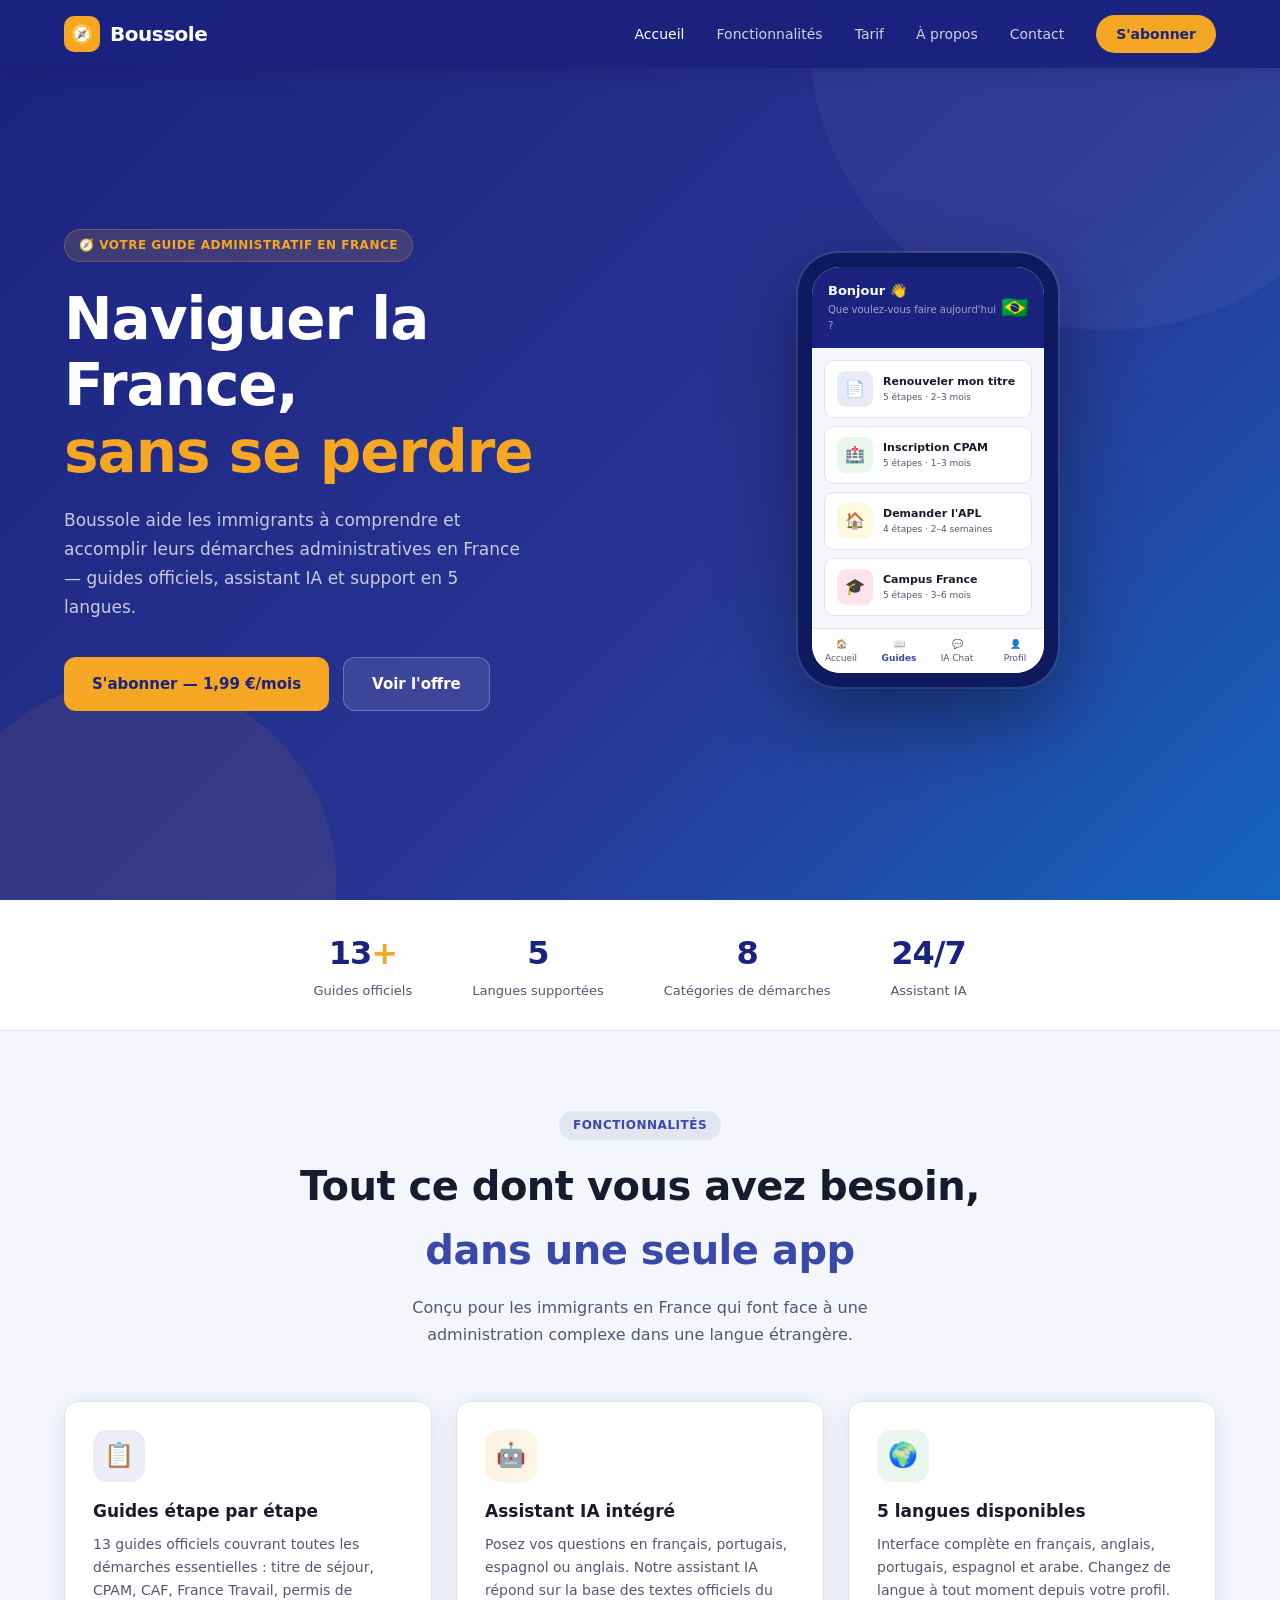
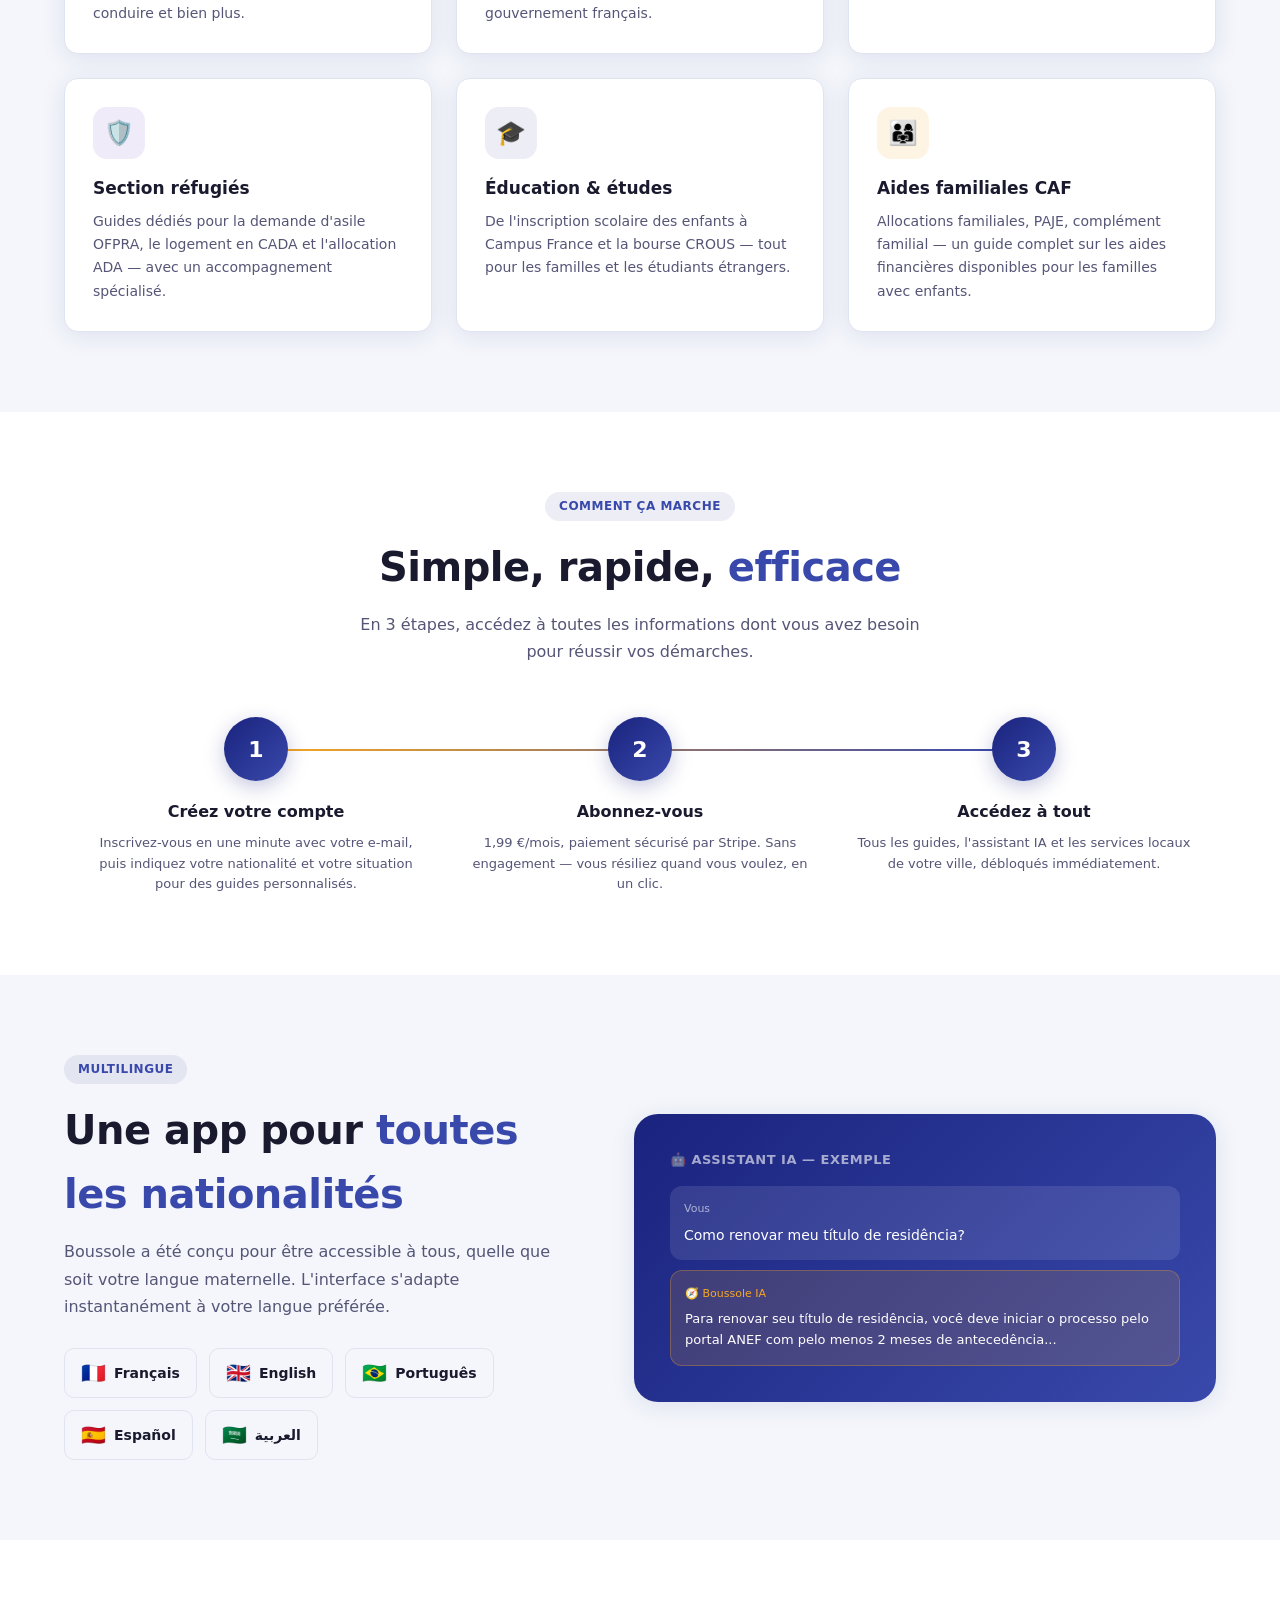
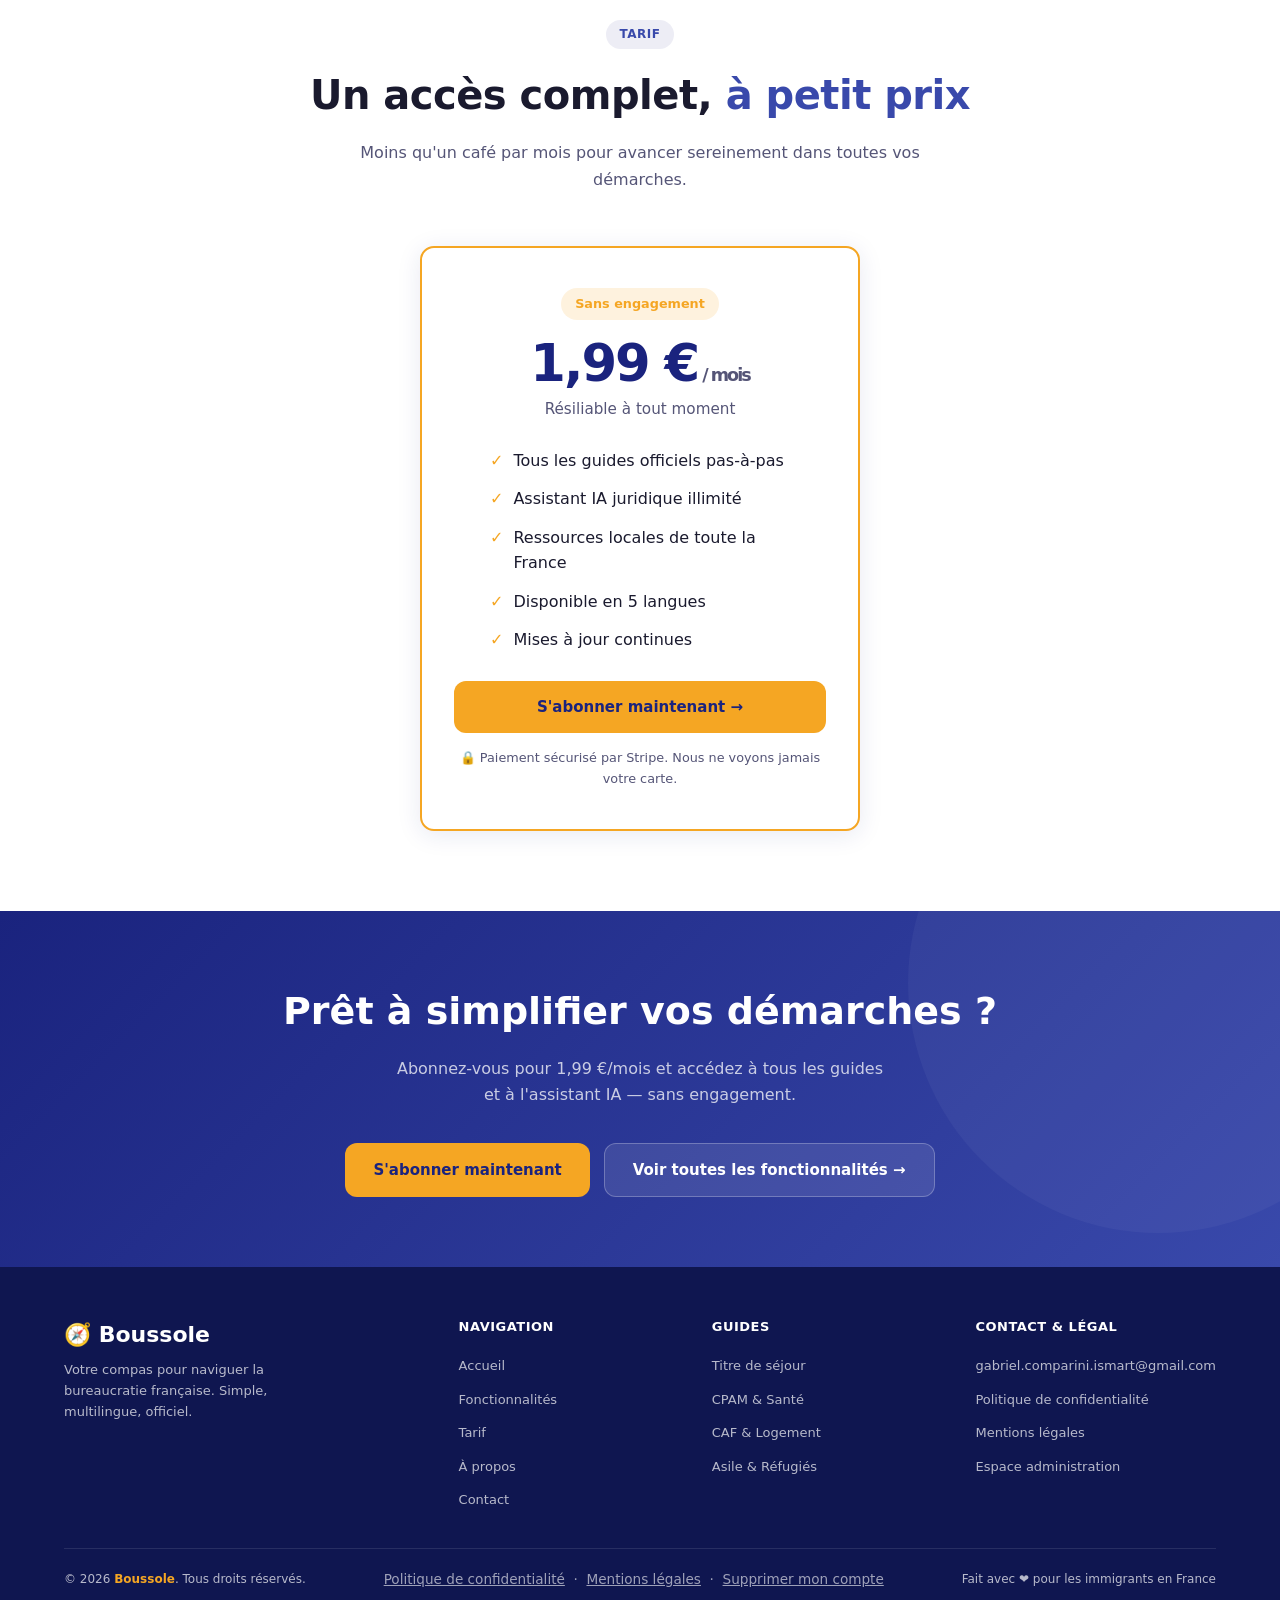
==== commit 5082a07f: "feat(site): rebuild funnel home in the site's own design (less generic) Replace the standalone landi" ====
--- a/index.html
+++ b/index.html
@@ -1,404 +1,311 @@
 <!DOCTYPE html>
 <html lang="fr">
 <head>
-<meta charset="UTF-8">
-<meta name="viewport" content="width=device-width, initial-scale=1.0">
-<title>Boussole — Vos démarches en France, simples et dans votre langue</title>
-<meta name="description" content="Guides officiels pas-à-pas, assistant juridique par IA et services locaux pour réussir vos démarches administratives en France. Titre de séjour, CPAM, CAF, logement… 1,99 €/mois, sans engagement.">
-<meta property="og:title" content="Boussole — Votre guide administratif en France">
-<meta property="og:description" content="Guides officiels, assistant IA juridique et ressources locales dans votre langue. 1,99 €/mois, sans engagement.">
-<meta property="og:type" content="website">
-<link rel="icon" href="data:image/svg+xml,<svg xmlns='http://www.w3.org/2000/svg' viewBox='0 0 100 100'><text y='.9em' font-size='90'>🧭</text></svg>">
-<!--
-  ┌───────────────────────────────────────────────────────────────────┐
-  │  URL DE L'APPLICATION — pour changer où mènent les boutons,        │
-  │  faites un rechercher/remplacer de:  https://boussole-web.netlify.app │
-  └───────────────────────────────────────────────────────────────────┘
--->
-<link rel="preconnect" href="https://fonts.googleapis.com">
-<link rel="preconnect" href="https://fonts.gstatic.com" crossorigin>
-<link href="https://fonts.googleapis.com/css2?family=Sora:wght@600;700;800&family=Inter:wght@400;500;600;700&display=swap" rel="stylesheet">
-<style>
-  :root{
-    --navy:#1A3A5C; --navy-dark:#0F2342; --blue:#2563EB;
-    --gold:#F5A623; --gold-light:#FDD985;
-    --ink:#1E293B; --muted:#64748B; --line:#E2E8F0;
-    --bg:#F8FAFC; --white:#fff;
-    --radius:18px; --shadow:0 10px 40px rgba(15,35,66,.10);
-    --shadow-lg:0 24px 60px rgba(15,35,66,.18);
-    --maxw:1140px;
-  }
-  *{box-sizing:border-box;margin:0;padding:0}
-  html{scroll-behavior:smooth}
-  body{
-    font-family:'Inter',system-ui,-apple-system,Segoe UI,Roboto,sans-serif;
-    color:var(--ink);background:var(--white);line-height:1.6;-webkit-font-smoothing:antialiased;
-    overflow-x:hidden; /* guard: never scroll the page sideways */
-  }
-  img{max-width:100%}
-  h1,h2,h3,.brand{font-family:'Sora','Inter',sans-serif;line-height:1.15;letter-spacing:-.02em}
-  a{color:inherit;text-decoration:none}
-  .wrap{max-width:var(--maxw);margin:0 auto;padding:0 24px}
-  .btn{
-    display:inline-flex;align-items:center;gap:10px;justify-content:center;
-    font-weight:700;font-size:16px;padding:15px 26px;border-radius:14px;
-    cursor:pointer;border:none;transition:transform .15s ease,box-shadow .15s ease;white-space:nowrap;
-  }
-  .btn-gold{background:var(--gold);color:var(--navy-dark);box-shadow:0 8px 24px rgba(245,166,35,.35)}
-  .btn-gold:hover{transform:translateY(-2px);box-shadow:0 12px 30px rgba(245,166,35,.45)}
-  .btn-ghost{background:rgba(255,255,255,.08);color:#fff;border:1.5px solid rgba(255,255,255,.28)}
-  .btn-ghost:hover{background:rgba(255,255,255,.16)}
-  .btn-navy{background:var(--navy);color:#fff;box-shadow:0 8px 24px rgba(26,58,92,.3)}
-  .btn-navy:hover{transform:translateY(-2px)}
-  .eyebrow{display:inline-block;font-weight:700;font-size:13px;letter-spacing:.08em;text-transform:uppercase;
-    color:var(--gold);background:rgba(245,166,35,.12);padding:6px 14px;border-radius:999px}
-  .section{padding:88px 0}
-  .center{text-align:center}
-  .h2{font-size:clamp(28px,4vw,40px);font-weight:800}
-  .lead{font-size:18px;color:var(--muted);max-width:640px;margin:16px auto 0}
-
-  /* ── Header ───────────────────────────────── */
-  header{position:sticky;top:0;z-index:50;background:rgba(255,255,255,.85);
-    backdrop-filter:blur(10px);border-bottom:1px solid var(--line)}
-  .nav{display:flex;align-items:center;justify-content:space-between;height:68px}
-  .brand{display:flex;align-items:center;gap:9px;font-weight:800;font-size:20px;color:var(--navy)}
-  .brand .logo{font-size:22px}
-  .nav-links{display:flex;align-items:center;gap:28px}
-  .nav-links a.link{color:var(--muted);font-weight:600;font-size:15px}
-  .nav-links a.link:hover{color:var(--navy)}
-  .btn-sm{padding:10px 18px;font-size:14px;border-radius:11px}
-  @media(max-width:760px){.nav-links a.link{display:none}}
-
-  /* ── Hero ─────────────────────────────────── */
-  .hero{position:relative;background:
-      radial-gradient(1200px 500px at 80% -10%,rgba(37,99,235,.35),transparent 60%),
-      radial-gradient(900px 500px at 0% 20%,rgba(245,166,35,.18),transparent 55%),
-      linear-gradient(160deg,var(--navy-dark),var(--navy));
-    color:#fff;overflow:hidden}
-  .hero .wrap{display:grid;grid-template-columns:1.1fr .9fr;gap:48px;align-items:center;
-    padding-top:70px;padding-bottom:90px}
-  .hero h1{font-size:clamp(34px,5vw,54px);font-weight:800;margin:18px 0 18px}
-  .hero h1 .hl{color:var(--gold-light)}
-  .hero p.sub{font-size:19px;color:rgba(255,255,255,.82);max-width:560px}
-  .hero .cta-row{display:flex;gap:14px;flex-wrap:wrap;margin-top:30px}
-  .hero .trust{margin-top:22px;font-size:14px;color:rgba(255,255,255,.7);display:flex;gap:8px;flex-wrap:wrap;align-items:center}
-  .hero .trust b{color:#fff}
-  .dot{width:4px;height:4px;border-radius:50%;background:rgba(255,255,255,.4)}
-
-  /* Phone mockup */
-  .phone{justify-self:center;width:280px;height:560px;border-radius:38px;
-    background:linear-gradient(160deg,#0b1b34,#14304f);border:10px solid #0a1728;
-    box-shadow:var(--shadow-lg);position:relative;overflow:hidden}
-  .phone .notch{position:absolute;top:14px;left:50%;transform:translateX(-50%);
-    width:120px;height:26px;background:#0a1728;border-radius:0 0 16px 16px}
-  .phone .screen{position:absolute;inset:14px;border-radius:28px;background:linear-gradient(180deg,#1A3A5C,#0F2342);
-    padding:34px 20px 20px;display:flex;flex-direction:column}
-  .phone .compass{font-size:40px;text-align:center;margin-top:10px}
-  .phone .p-title{font-family:'Sora';font-weight:800;font-size:22px;text-align:center;color:#fff;margin-top:6px}
-  .phone .p-sub{text-align:center;color:rgba(255,255,255,.6);font-size:12px;margin-top:4px}
-  .phone .card{background:rgba(255,255,255,.08);border:1px solid rgba(255,255,255,.1);
-    border-radius:14px;padding:11px 12px;margin-top:12px;display:flex;gap:10px;align-items:center}
-  .phone .card .ic{width:30px;height:30px;border-radius:9px;background:rgba(245,166,35,.2);
-    display:flex;align-items:center;justify-content:center;font-size:16px}
-  .phone .card .t{color:#fff;font-size:12.5px;font-weight:700}
-  .phone .card .d{color:rgba(255,255,255,.55);font-size:10.5px}
-  @media(max-width:860px){
-    .hero .wrap{grid-template-columns:1fr;text-align:center;gap:32px}
-    .hero p.sub{margin:0 auto}.hero .cta-row,.hero .trust{justify-content:center}
-    .phone{order:-1;width:250px;height:500px} /* real size, not scale (avoids empty gaps) */
-  }
-
-  /* ── Stat bar ─────────────────────────────── */
-  .stats{background:var(--navy-dark);color:#fff;padding:26px 0;border-top:1px solid rgba(255,255,255,.08)}
-  .stats .wrap{display:flex;justify-content:space-around;gap:20px;flex-wrap:wrap;text-align:center}
-  .stat .n{font-family:'Sora';font-weight:800;font-size:26px;color:var(--gold-light)}
-  .stat .l{font-size:13px;color:rgba(255,255,255,.65)}
-
-  /* ── Problem ──────────────────────────────── */
-  .pain-grid{display:grid;grid-template-columns:repeat(3,1fr);gap:22px;margin-top:48px}
-  .pain{background:var(--bg);border:1px solid var(--line);border-radius:var(--radius);padding:26px}
-  .pain .emo{font-size:30px}
-  .pain h3{font-size:19px;margin:12px 0 8px}
-  .pain p{color:var(--muted);font-size:15px}
-  @media(max-width:820px){.pain-grid{grid-template-columns:1fr}}
-
-  /* ── Features ─────────────────────────────── */
-  .features{background:var(--bg)}
-  .feat-grid{display:grid;grid-template-columns:repeat(2,1fr);gap:22px;margin-top:48px}
-  .feat{background:#fff;border:1px solid var(--line);border-radius:var(--radius);padding:28px;box-shadow:var(--shadow);transition:transform .18s}
-  .feat:hover{transform:translateY(-4px)}
-  .feat .ic{width:52px;height:52px;border-radius:14px;background:linear-gradient(160deg,var(--navy),var(--blue));
-    display:flex;align-items:center;justify-content:center;font-size:26px}
-  .feat h3{font-size:20px;margin:16px 0 8px}
-  .feat p{color:var(--muted);font-size:15px}
-  @media(max-width:820px){.feat-grid{grid-template-columns:1fr}}
-
-  /* ── Guides chips ─────────────────────────── */
-  .chips{display:flex;flex-wrap:wrap;gap:12px;justify-content:center;margin-top:40px}
-  .chip{background:#fff;border:1px solid var(--line);border-radius:999px;padding:11px 18px;
-    font-weight:600;font-size:15px;display:flex;gap:9px;align-items:center;box-shadow:0 3px 10px rgba(15,35,66,.05)}
-
-  /* ── Steps ────────────────────────────────── */
-  .steps{display:grid;grid-template-columns:repeat(3,1fr);gap:24px;margin-top:52px;counter-reset:step}
-  .step{position:relative;background:#fff;border:1px solid var(--line);border-radius:var(--radius);padding:30px 26px}
-  .step .num{width:40px;height:40px;border-radius:12px;background:var(--gold);color:var(--navy-dark);
-    font-family:'Sora';font-weight:800;display:flex;align-items:center;justify-content:center;font-size:18px}
-  .step h3{font-size:19px;margin:16px 0 8px}
-  .step p{color:var(--muted);font-size:15px}
-  @media(max-width:820px){.steps{grid-template-columns:1fr}}
-
-  /* ── Pricing ──────────────────────────────── */
-  .pricing{background:linear-gradient(160deg,var(--navy-dark),var(--navy));color:#fff}
-  .price-card{max-width:460px;margin:44px auto 0;background:#fff;color:var(--ink);
-    border-radius:24px;padding:40px 34px;box-shadow:var(--shadow-lg);text-align:center;position:relative}
-  .price-badge{position:absolute;top:-14px;left:50%;transform:translateX(-50%);
-    background:var(--gold);color:var(--navy-dark);font-weight:700;font-size:13px;padding:6px 16px;border-radius:999px}
-  .price-amt{font-family:'Sora';font-weight:800;font-size:56px;color:var(--navy);margin-top:10px}
-  .price-amt span{font-size:20px;color:var(--muted);font-weight:600}
-  .price-sub{color:var(--muted);font-size:15px;margin-bottom:24px}
-  .incl{text-align:left;margin:0 auto 26px;max-width:320px;display:flex;flex-direction:column;gap:12px}
-  .incl li{list-style:none;display:flex;gap:11px;align-items:flex-start;font-size:15px}
-  .incl .ok{color:var(--gold);font-weight:800;flex-shrink:0}
-  .price-card .btn{width:100%}
-  .price-note{font-size:12.5px;color:var(--muted);margin-top:14px;display:flex;gap:6px;align-items:center;justify-content:center}
-
-  /* ── FAQ ──────────────────────────────────── */
-  .faq{max-width:760px;margin:44px auto 0;display:flex;flex-direction:column;gap:12px}
-  details{background:#fff;border:1px solid var(--line);border-radius:14px;padding:4px 20px;box-shadow:0 3px 10px rgba(15,35,66,.04)}
-  summary{cursor:pointer;font-weight:700;font-size:16px;padding:16px 0;list-style:none;
-    display:flex;justify-content:space-between;align-items:center;gap:12px}
-  summary::-webkit-details-marker{display:none}
-  summary::after{content:"+";font-size:22px;color:var(--gold);font-weight:700;transition:transform .2s}
-  details[open] summary::after{transform:rotate(45deg)}
-  details p{color:var(--muted);font-size:15px;padding:0 0 18px}
-
-  /* ── Final CTA ────────────────────────────── */
-  .final{background:
-      radial-gradient(700px 300px at 50% 0%,rgba(245,166,35,.2),transparent 60%),
-      linear-gradient(160deg,var(--navy),var(--navy-dark));color:#fff;text-align:center}
-  .final h2{font-size:clamp(28px,4vw,42px);font-weight:800}
-  .final p{color:rgba(255,255,255,.8);font-size:18px;margin:14px auto 30px;max-width:560px}
-
-  /* ── Footer ───────────────────────────────── */
-  footer{background:var(--navy-dark);color:rgba(255,255,255,.7);padding:44px 0 30px;font-size:14px}
-  footer .wrap{display:flex;flex-wrap:wrap;justify-content:space-between;gap:24px;align-items:flex-start}
-  footer .brand{color:#fff;margin-bottom:8px}
-  .foot-links{display:flex;flex-wrap:wrap;gap:18px}
-  .foot-links a:hover{color:var(--gold-light)}
-  .foot-bottom{border-top:1px solid rgba(255,255,255,.1);margin-top:28px;padding-top:20px;
-    font-size:12.5px;color:rgba(255,255,255,.5);text-align:center}
-
-  /* ── Small phones (≤560px) — comfort tuning (must be last to win cascade) ── */
-  @media(max-width:560px){
-    .wrap{padding:0 18px}
-    .section{padding:56px 0}
-    .hero .wrap{padding-top:32px;padding-bottom:56px;gap:26px}
-    .phone{width:210px;height:420px;border-width:8px}
-    .phone .screen{padding:28px 15px 15px}
-    .phone .compass{font-size:32px}
-    .phone .p-title{font-size:18px}
-    .phone .card{padding:9px 10px;margin-top:9px}
-    .hero p.sub{font-size:17px}
-    .lead{font-size:16px}
-    .btn{width:100%;padding:15px 20px} /* full-width, thumb-friendly CTAs */
-    .hero .cta-row{flex-direction:column}
-    .btn-sm{width:auto} /* keep the header button compact */
-    .price-card{padding:34px 22px}
-    .price-amt{font-size:48px}
-    footer .wrap{flex-direction:column}
-  }
-</style>
+  <meta charset="UTF-8" />
+  <meta name="viewport" content="width=device-width, initial-scale=1.0" />
+  <title>Boussole — Votre guide pour naviguer la France</title>
+  <meta name="description" content="Guides officiels pas-à-pas, assistant IA juridique et services locaux pour vos démarches en France. Abonnement 1,99 €/mois, sans engagement." />
+  <link rel="stylesheet" href="css/style.css" />
+  <link rel="icon" href="data:image/svg+xml,<svg xmlns='http://www.w3.org/2000/svg' viewBox='0 0 100 100'><text y='.9em' font-size='90'>🧭</text></svg>" />
 </head>
 <body>
 
-<!-- HEADER -->
-<header>
-  <div class="wrap nav">
-    <div class="brand"><span class="logo">🧭</span> Boussole</div>
-    <nav class="nav-links">
-      <a class="link" href="#features">Fonctionnalités</a>
-      <a class="link" href="#pricing">Tarif</a>
-      <a class="link" href="a-propos.html">À propos</a>
-      <a class="link" href="contact.html">Contact</a>
-      <a class="btn btn-gold btn-sm" href="https://boussole-web.netlify.app">S'abonner</a>
-    </nav>
-  </div>
-</header>
+<!-- NAVBAR -->
+<nav class="navbar">
+  <a href="index.html" class="navbar-logo">
+    <div class="logo-icon">🧭</div>
+    <span>Boussole</span>
+  </a>
+  <div class="hamburger" id="hamburger" onclick="toggleMenu()">
+    <span></span><span></span><span></span>
+  </div>
+</nav>
+<div class="navbar-links" id="navLinks">
+  <a href="index.html" class="active">Accueil</a>
+  <a href="fonctionnalites.html">Fonctionnalités</a>
+  <a href="#tarif">Tarif</a>
+  <a href="a-propos.html">À propos</a>
+  <a href="contact.html">Contact</a>
+  <a href="https://boussole-web.netlify.app" class="navbar-cta">S'abonner</a>
+</div>
 
 <!-- HERO -->
 <section class="hero">
-  <div class="wrap">
-    <div>
-      <span class="eyebrow">Votre guide administratif en France</span>
-      <h1>Vos démarches en France, <span class="hl">enfin simples</span> et dans votre langue</h1>
-      <p class="sub">Guides officiels pas-à-pas, un assistant juridique par IA et les contacts des services de votre ville. Titre de séjour, CPAM, CAF, logement, travail… Boussole vous accompagne à chaque étape.</p>
-      <div class="cta-row">
-        <a class="btn btn-gold" href="https://boussole-web.netlify.app">S'abonner — 1,99 €/mois →</a>
-        <a class="btn btn-ghost" href="#features">Découvrir l'app</a>
+  <div class="hero-content">
+    <div class="hero-badge">🧭 Votre guide administratif en France</div>
+    <h1>Naviguer la France,<br /><span>sans se perdre</span></h1>
+    <p>Boussole aide les immigrants à comprendre et accomplir leurs démarches administratives en France — guides officiels, assistant IA et support en 5 langues.</p>
+    <div class="hero-btns">
+      <a href="https://boussole-web.netlify.app" class="btn-primary">S'abonner — 1,99 €/mois</a>
+      <a href="#tarif" class="btn-secondary">Voir l'offre</a>
+    </div>
+  </div>
+  <div class="hero-visual">
+    <div class="phone-mockup">
+      <div class="phone-screen">
+        <div class="phone-header">
+          <div class="phone-header-row">
+            <div>
+              <div class="phone-title">Bonjour 👋</div>
+              <div class="phone-sub">Que voulez-vous faire aujourd'hui ?</div>
+            </div>
+            <span style="font-size:22px">🇧🇷</span>
+          </div>
+        </div>
+        <div class="phone-body">
+          <div class="phone-card">
+            <div class="phone-card-icon" style="background:#e8eaf6">📄</div>
+            <div class="phone-card-text">
+              <div class="t1">Renouveler mon titre</div>
+              <div class="t2">5 étapes · 2–3 mois</div>
+            </div>
+          </div>
+          <div class="phone-card">
+            <div class="phone-card-icon" style="background:#e8f5e9">🏥</div>
+            <div class="phone-card-text">
+              <div class="t1">Inscription CPAM</div>
+              <div class="t2">5 étapes · 1–3 mois</div>
+            </div>
+          </div>
+          <div class="phone-card">
+            <div class="phone-card-icon" style="background:#fff8e1">🏠</div>
+            <div class="phone-card-text">
+              <div class="t1">Demander l'APL</div>
+              <div class="t2">4 étapes · 2–4 semaines</div>
+            </div>
+          </div>
+          <div class="phone-card">
+            <div class="phone-card-icon" style="background:#fce4ec">🎓</div>
+            <div class="phone-card-text">
+              <div class="t1">Campus France</div>
+              <div class="t2">5 étapes · 3–6 mois</div>
+            </div>
+          </div>
+        </div>
+        <div class="phone-tabs">
+          <div class="phone-tab">🏠<br/>Accueil</div>
+          <div class="phone-tab active" style="color:#3949ab;font-weight:700">📖<br/>Guides</div>
+          <div class="phone-tab">💬<br/>IA Chat</div>
+          <div class="phone-tab">👤<br/>Profil</div>
+        </div>
       </div>
-      <div class="trust">
-        <span>✓ Sans engagement</span><span class="dot"></span>
-        <span>✓ Résiliable à tout moment</span><span class="dot"></span>
-        <span>✓ Paiement <b>sécurisé</b></span>
+    </div>
+  </div>
+</section>
+
+<!-- STATS BAR -->
+<div class="stats-bar">
+  <div class="stat">
+    <div class="stat-num">13<span>+</span></div>
+    <div class="stat-label">Guides officiels</div>
+  </div>
+  <div class="stat">
+    <div class="stat-num">5</div>
+    <div class="stat-label">Langues supportées</div>
+  </div>
+  <div class="stat">
+    <div class="stat-num">8</div>
+    <div class="stat-label">Catégories de démarches</div>
+  </div>
+  <div class="stat">
+    <div class="stat-num">24/7</div>
+    <div class="stat-label">Assistant IA</div>
+  </div>
+</div>
+
+<!-- FEATURES OVERVIEW -->
+<section class="section" id="fonctionnalites">
+  <div class="section-header center">
+    <span class="section-tag">Fonctionnalités</span>
+    <h2 class="section-title">Tout ce dont vous avez besoin,<br /><span>dans une seule app</span></h2>
+    <p class="section-sub">Conçu pour les immigrants en France qui font face à une administration complexe dans une langue étrangère.</p>
+  </div>
+  <div class="cards-grid">
+    <div class="card">
+      <div class="card-icon blue">📋</div>
+      <h3>Guides étape par étape</h3>
+      <p>13 guides officiels couvrant toutes les démarches essentielles : titre de séjour, CPAM, CAF, France Travail, permis de conduire et bien plus.</p>
+    </div>
+    <div class="card">
+      <div class="card-icon orange">🤖</div>
+      <h3>Assistant IA intégré</h3>
+      <p>Posez vos questions en français, portugais, espagnol ou anglais. Notre assistant IA répond sur la base des textes officiels du gouvernement français.</p>
+    </div>
+    <div class="card">
+      <div class="card-icon green">🌍</div>
+      <h3>5 langues disponibles</h3>
+      <p>Interface complète en français, anglais, portugais, espagnol et arabe. Changez de langue à tout moment depuis votre profil.</p>
+    </div>
+    <div class="card">
+      <div class="card-icon purple">🛡️</div>
+      <h3>Section réfugiés</h3>
+      <p>Guides dédiés pour la demande d'asile OFPRA, le logement en CADA et l'allocation ADA — avec un accompagnement spécialisé.</p>
+    </div>
+    <div class="card">
+      <div class="card-icon blue">🎓</div>
+      <h3>Éducation & études</h3>
+      <p>De l'inscription scolaire des enfants à Campus France et la bourse CROUS — tout pour les familles et les étudiants étrangers.</p>
+    </div>
+    <div class="card">
+      <div class="card-icon orange">👨‍👩‍👧</div>
+      <h3>Aides familiales CAF</h3>
+      <p>Allocations familiales, PAJE, complément familial — un guide complet sur les aides financières disponibles pour les familles avec enfants.</p>
+    </div>
+  </div>
+</section>
+
+<!-- HOW IT WORKS -->
+<section class="section section-alt">
+  <div class="section-header center">
+    <span class="section-tag">Comment ça marche</span>
+    <h2 class="section-title">Simple, rapide, <span>efficace</span></h2>
+    <p class="section-sub">En 3 étapes, accédez à toutes les informations dont vous avez besoin pour réussir vos démarches.</p>
+  </div>
+  <div class="steps">
+    <div class="step">
+      <div class="step-num">1</div>
+      <h3>Créez votre compte</h3>
+      <p>Inscrivez-vous en une minute avec votre e-mail, puis indiquez votre nationalité et votre situation pour des guides personnalisés.</p>
+    </div>
+    <div class="step">
+      <div class="step-num">2</div>
+      <h3>Abonnez-vous</h3>
+      <p>1,99 €/mois, paiement sécurisé par Stripe. Sans engagement — vous résiliez quand vous voulez, en un clic.</p>
+    </div>
+    <div class="step">
+      <div class="step-num">3</div>
+      <h3>Accédez à tout</h3>
+      <p>Tous les guides, l'assistant IA et les services locaux de votre ville, débloqués immédiatement.</p>
+    </div>
+  </div>
+</section>
+
+<!-- LANGUAGES -->
+<section class="section">
+  <div style="display:flex; gap:60px; align-items:center; flex-wrap:wrap;">
+    <div style="flex:1; min-width:280px;">
+      <span class="section-tag">Multilingue</span>
+      <h2 class="section-title">Une app pour <span>toutes les nationalités</span></h2>
+      <p class="section-sub">Boussole a été conçu pour être accessible à tous, quelle que soit votre langue maternelle. L'interface s'adapte instantanément à votre langue préférée.</p>
+      <div class="lang-row">
+        <div class="lang-chip"><span>🇫🇷</span> Français</div>
+        <div class="lang-chip"><span>🇬🇧</span> English</div>
+        <div class="lang-chip"><span>🇧🇷</span> Português</div>
+        <div class="lang-chip"><span>🇪🇸</span> Español</div>
+        <div class="lang-chip"><span>🇸🇦</span> العربية</div>
       </div>
     </div>
-    <div class="phone" aria-hidden="true">
-      <div class="notch"></div>
-      <div class="screen">
-        <div class="compass">🧭</div>
-        <div class="p-title">Bonjour 👋</div>
-        <div class="p-sub">Que souhaitez-vous faire aujourd'hui ?</div>
-        <div class="card"><div class="ic">📄</div><div><div class="t">Renouveler mon titre de séjour</div><div class="d">6 étapes · documents · délais</div></div></div>
-        <div class="card"><div class="ic">🏥</div><div><div class="t">M'inscrire à la CPAM</div><div class="d">Carte Vitale · pas-à-pas</div></div></div>
-        <div class="card"><div class="ic">🤖</div><div><div class="t">Poser une question à l'IA</div><div class="d">Réponse dans votre langue</div></div></div>
-        <div class="card"><div class="ic">📍</div><div><div class="t">Services près de chez moi</div><div class="d">Préfecture, CAF, CPAM…</div></div></div>
+    <div style="flex:1; min-width:280px; background:linear-gradient(135deg,var(--primary),var(--primary-light)); border-radius:24px; padding:36px; box-shadow:var(--shadow);">
+      <div style="color:rgba(255,255,255,0.6); font-size:13px; font-weight:600; margin-bottom:16px; text-transform:uppercase; letter-spacing:0.5px;">🤖 Assistant IA — Exemple</div>
+      <div style="background:rgba(255,255,255,0.1); border-radius:12px; padding:14px; margin-bottom:10px;">
+        <div style="color:rgba(255,255,255,0.6); font-size:11px; margin-bottom:6px;">Vous</div>
+        <div style="color:white; font-size:14px;">Como renovar meu título de residência?</div>
       </div>
-    </div>
-  </div>
-</section>
-
-<!-- STATS -->
-<div class="stats">
-  <div class="wrap">
-    <div class="stat"><div class="n">13</div><div class="l">guides officiels</div></div>
-    <div class="stat"><div class="n">5</div><div class="l">langues</div></div>
-    <div class="stat"><div class="n">36 000+</div><div class="l">communes couvertes</div></div>
-    <div class="stat"><div class="n">24/7</div><div class="l">assistant IA</div></div>
+      <div style="background:rgba(245,166,35,0.15); border:1px solid rgba(245,166,35,0.3); border-radius:12px; padding:14px;">
+        <div style="color:var(--accent); font-size:11px; margin-bottom:6px;">🧭 Boussole IA</div>
+        <div style="color:white; font-size:13px; line-height:1.6;">Para renovar seu título de residência, você deve iniciar o processo pelo portal ANEF com pelo menos 2 meses de antecedência...</div>
+      </div>
+    </div>
+  </div>
+</section>
+
+<!-- TARIF -->
+<section class="section section-alt" id="tarif">
+  <div class="section-header center">
+    <span class="section-tag">Tarif</span>
+    <h2 class="section-title">Un accès complet, <span>à petit prix</span></h2>
+    <p class="section-sub">Moins qu'un café par mois pour avancer sereinement dans toutes vos démarches.</p>
+  </div>
+  <div style="max-width:440px; margin:0 auto;">
+    <div class="card" style="text-align:center; padding:40px 32px; border:2px solid var(--accent);">
+      <div style="display:inline-block; background:rgba(245,166,35,0.15); color:var(--accent); font-weight:700; font-size:0.8rem; padding:6px 14px; border-radius:20px; margin-bottom:18px;">Sans engagement</div>
+      <div style="font-size:3.2rem; font-weight:900; color:var(--primary); letter-spacing:-2px; line-height:1;">1,99 €<span style="font-size:1.1rem; color:var(--text-sec); font-weight:600;"> / mois</span></div>
+      <div style="color:var(--text-sec); font-size:0.95rem; margin-top:8px; margin-bottom:26px;">Résiliable à tout moment</div>
+      <ul style="list-style:none; text-align:left; margin:0 auto 28px; max-width:300px; display:flex; flex-direction:column; gap:13px; padding:0;">
+        <li style="display:flex; gap:10px; align-items:flex-start;"><span style="color:var(--accent); font-weight:800;">✓</span> Tous les guides officiels pas-à-pas</li>
+        <li style="display:flex; gap:10px; align-items:flex-start;"><span style="color:var(--accent); font-weight:800;">✓</span> Assistant IA juridique illimité</li>
+        <li style="display:flex; gap:10px; align-items:flex-start;"><span style="color:var(--accent); font-weight:800;">✓</span> Ressources locales de toute la France</li>
+        <li style="display:flex; gap:10px; align-items:flex-start;"><span style="color:var(--accent); font-weight:800;">✓</span> Disponible en 5 langues</li>
+        <li style="display:flex; gap:10px; align-items:flex-start;"><span style="color:var(--accent); font-weight:800;">✓</span> Mises à jour continues</li>
+      </ul>
+      <a href="https://boussole-web.netlify.app" class="btn-primary" style="display:flex; width:100%; justify-content:center;">S'abonner maintenant →</a>
+      <p style="font-size:0.8rem; color:var(--text-sec); margin-top:14px;">🔒 Paiement sécurisé par Stripe. Nous ne voyons jamais votre carte.</p>
+    </div>
+  </div>
+</section>
+
+<!-- CTA BANNER -->
+<div class="cta-banner">
+  <h2>Prêt à simplifier vos démarches ?</h2>
+  <p>Abonnez-vous pour 1,99 €/mois et accédez à tous les guides et à l'assistant IA — sans engagement.</p>
+  <div style="display:flex; gap:14px; justify-content:center; flex-wrap:wrap;">
+    <a href="https://boussole-web.netlify.app" class="btn-primary">S'abonner maintenant</a>
+    <a href="fonctionnalites.html" class="btn-secondary">Voir toutes les fonctionnalités →</a>
   </div>
 </div>
-
-<!-- PROBLEM -->
-<section class="section">
-  <div class="wrap center">
-    <span class="eyebrow">Le problème</span>
-    <h2 class="h2" style="margin-top:16px">L'administration française, un vrai labyrinthe</h2>
-    <p class="lead">Des dossiers mal montés coûtent des mois de retard et des centaines d'euros. Boussole change ça.</p>
-    <div class="pain-grid">
-      <div class="pain"><div class="emo">🗂️</div><h3>Des démarches complexes</h3><p>Plus de 30 procédures différentes selon votre situation, éparpillées sur des dizaines de sites officiels.</p></div>
-      <div class="pain"><div class="emo">🌐</div><h3>La barrière de la langue</h3><p>Le français administratif est difficile — même pour ceux qui parlent français au quotidien.</p></div>
-      <div class="pain"><div class="emo">⏳</div><h3>Du temps et de l'argent perdus</h3><p>Un rendez-vous manqué, un document oublié, et tout recommence. Des semaines d'attente en plus.</p></div>
-    </div>
-  </div>
-</section>
-
-<!-- FEATURES -->
-<section class="section features" id="features">
-  <div class="wrap center">
-    <span class="eyebrow">La solution</span>
-    <h2 class="h2" style="margin-top:16px">Tout ce dont vous avez besoin, au même endroit</h2>
-    <p class="lead">Une application simple, pensée pour vous accompagner du premier jour à l'installation complète.</p>
-    <div class="feat-grid">
-      <div class="feat"><div class="ic">📋</div><h3>Guides officiels pas-à-pas</h3><p>13 procédures détaillées : documents requis, délais, coûts et liens officiels. Vous savez exactement quoi faire, dans quel ordre.</p></div>
-      <div class="feat"><div class="ic">🤖</div><h3>Assistant juridique par IA</h3><p>Il connaît le CESEDA, le Code civil et vos droits. Posez vos questions à toute heure et recevez une réponse claire, dans votre langue.</p></div>
-      <div class="feat"><div class="ic">📍</div><h3>Ressources locales</h3><p>Adresses, horaires et contacts des services de votre ville — préfecture, CAF, CPAM, France Travail — partout en France.</p></div>
-      <div class="feat"><div class="ic">🌍</div><h3>Disponible en 5 langues</h3><p>Français, Anglais, Portugais, Espagnol et Arabe. L'interface, les guides et l'IA s'adaptent automatiquement à vous.</p></div>
-    </div>
-  </div>
-</section>
-
-<!-- GUIDES -->
-<section class="section">
-  <div class="wrap center">
-    <span class="eyebrow">Les guides</span>
-    <h2 class="h2" style="margin-top:16px">Chaque étape de votre installation</h2>
-    <p class="lead">Des documents à l'emploi, en passant par la santé et le logement.</p>
-    <div class="chips">
-      <div class="chip">📄 Titre de séjour</div>
-      <div class="chip">🏥 CPAM · Carte Vitale</div>
-      <div class="chip">🏠 APL · Logement</div>
-      <div class="chip">💼 France Travail</div>
-      <div class="chip">👨‍👩‍👧 Aides CAF</div>
-      <div class="chip">💰 Compte bancaire</div>
-      <div class="chip">🎓 École · Campus France</div>
-      <div class="chip">🛡️ Demande d'asile (OFPRA)</div>
-      <div class="chip">🚗 Permis de conduire</div>
-    </div>
-  </div>
-</section>
-
-<!-- HOW IT WORKS -->
-<section class="section features" id="how">
-  <div class="wrap center">
-    <span class="eyebrow">Comment ça marche</span>
-    <h2 class="h2" style="margin-top:16px">Commencez en 3 étapes</h2>
-    <div class="steps">
-      <div class="step"><div class="num">1</div><h3>Créez votre compte</h3><p>Gratuit et rapide — une minute suffit, avec juste votre e-mail.</p></div>
-      <div class="step"><div class="num">2</div><h3>Abonnez-vous</h3><p>1,99 €/mois, paiement sécurisé par Stripe. Sans engagement, résiliable quand vous voulez.</p></div>
-      <div class="step"><div class="num">3</div><h3>Accédez à tout</h3><p>Tous les guides, l'assistant IA et les services locaux, immédiatement débloqués.</p></div>
-    </div>
-    <div style="margin-top:44px">
-      <a class="btn btn-navy" href="https://boussole-web.netlify.app">Créer mon compte →</a>
-    </div>
-  </div>
-</section>
-
-<!-- PRICING -->
-<section class="section pricing" id="pricing">
-  <div class="wrap center">
-    <span class="eyebrow">Tarif</span>
-    <h2 class="h2" style="margin-top:16px;color:#fff">Un prix simple, tout inclus</h2>
-    <p class="lead" style="color:rgba(255,255,255,.75)">Moins qu'un café par mois pour avancer sereinement dans vos démarches.</p>
-    <div class="price-card">
-      <div class="price-badge">Sans engagement</div>
-      <div class="price-amt">1,99 €<span> / mois</span></div>
-      <div class="price-sub">Résiliable à tout moment</div>
-      <ul class="incl">
-        <li><span class="ok">✓</span> Tous les guides officiels pas-à-pas</li>
-        <li><span class="ok">✓</span> Assistant IA juridique illimité</li>
-        <li><span class="ok">✓</span> Services locaux de toute la France</li>
-        <li><span class="ok">✓</span> Disponible en 5 langues</li>
-        <li><span class="ok">✓</span> Mises à jour continues</li>
-      </ul>
-      <a class="btn btn-gold" href="https://boussole-web.netlify.app">Commencer maintenant →</a>
-      <div class="price-note">🔒 Paiement sécurisé par Stripe. Nous ne voyons jamais votre carte.</div>
-    </div>
-  </div>
-</section>
-
-<!-- FAQ -->
-<section class="section">
-  <div class="wrap center">
-    <span class="eyebrow">FAQ</span>
-    <h2 class="h2" style="margin-top:16px">Questions fréquentes</h2>
-    <div class="faq">
-      <details><summary>Puis-je résilier à tout moment ?</summary><p>Oui, sans aucune justification. L'abonnement se gère depuis votre compte et prend fin à la période en cours — aucun engagement.</p></details>
-      <details><summary>Dans quelles langues l'application est-elle disponible ?</summary><p>Français, Anglais, Portugais, Espagnol et Arabe. L'interface, les guides et l'assistant IA s'adaptent automatiquement à votre langue.</p></details>
-      <details><summary>Mes données sont-elles protégées ?</summary><p>Oui. Toutes vos données sont chiffrées (en transit et au repos), protégées par un contrôle d'accès strict, et ne sont jamais revendues. Vous pouvez supprimer votre compte à tout moment.</p></details>
-      <details><summary>Est-ce un conseil juridique officiel ?</summary><p>Boussole fournit une information fiable basée sur des sources officielles (service-public.fr, legifrance.gouv.fr). Ce n'est pas un cabinet d'avocats : pour un cas complexe, consultez un professionnel du droit.</p></details>
-      <details><summary>Comment se passe le paiement ?</summary><p>Le paiement est traité par Stripe, leader mondial du paiement en ligne. Vous payez 1,99 €/mois par carte, en toute sécurité. Vos informations bancaires ne transitent jamais par nos serveurs.</p></details>
-    </div>
-  </div>
-</section>
-
-<!-- FINAL CTA -->
-<section class="section final">
-  <div class="wrap">
-    <h2>Prêt à avancer sereinement ?</h2>
-    <p>Rejoignez les personnes qui reprennent le contrôle de leurs démarches en France.</p>
-    <a class="btn btn-gold" href="https://boussole-web.netlify.app">S'abonner pour 1,99 €/mois →</a>
-  </div>
-</section>
 
 <!-- FOOTER -->
 <footer>
-  <div class="wrap">
-    <div>
-      <div class="brand"><span class="logo">🧭</span> Boussole</div>
-      <div>Votre guide dans les démarches administratives en France.</div>
-    </div>
-    <div class="foot-links">
-      <a href="a-propos.html">À propos</a>
-      <a href="fonctionnalites.html">Fonctionnalités</a>
-      <a href="contact.html">Contact</a>
-      <a href="politique-confidentialite.html">Politique de confidentialité</a>
-      <a href="mentions-legales.html">Mentions légales</a>
-      <a href="supprimer-compte.html">Supprimer mon compte</a>
-    </div>
-  </div>
-  <div class="wrap foot-bottom">
-    Données issues de service-public.fr et legifrance.gouv.fr · © <span id="y"></span> Boussole. Tous droits réservés.
+  <div class="footer-top">
+    <div class="footer-brand">
+      <div class="logo-text">🧭 Boussole</div>
+      <p>Votre compas pour naviguer la bureaucratie française. Simple, multilingue, officiel.</p>
+    </div>
+    <div class="footer-links">
+      <h4>Navigation</h4>
+      <ul>
+        <li><a href="index.html">Accueil</a></li>
+        <li><a href="fonctionnalites.html">Fonctionnalités</a></li>
+        <li><a href="#tarif">Tarif</a></li>
+        <li><a href="a-propos.html">À propos</a></li>
+        <li><a href="contact.html">Contact</a></li>
+      </ul>
+    </div>
+    <div class="footer-links">
+      <h4>Guides</h4>
+      <ul>
+        <li><a href="fonctionnalites.html">Titre de séjour</a></li>
+        <li><a href="fonctionnalites.html">CPAM & Santé</a></li>
+        <li><a href="fonctionnalites.html">CAF & Logement</a></li>
+        <li><a href="fonctionnalites.html">Asile & Réfugiés</a></li>
+      </ul>
+    </div>
+    <div class="footer-links">
+      <h4>Contact & légal</h4>
+      <ul>
+        <li><a href="mailto:gabriel.comparini.ismart@gmail.com">gabriel.comparini.ismart@gmail.com</a></li>
+        <li><a href="politique-confidentialite.html">Politique de confidentialité</a></li>
+        <li><a href="mentions-legales.html">Mentions légales</a></li>
+        <li><a href="admin/index.html">Espace administration</a></li>
+      </ul>
+    </div>
+  </div>
+  <div class="footer-bottom">
+    <p>© 2026 <span class="footer-accent">Boussole</span>. Tous droits réservés.</p>
+    <p style="font-size:0.85rem;opacity:0.85;">
+      <a href="politique-confidentialite.html" style="color:inherit;text-decoration:underline;">Politique de confidentialité</a>
+      &nbsp;·&nbsp;
+      <a href="mentions-legales.html" style="color:inherit;text-decoration:underline;">Mentions légales</a>
+      &nbsp;·&nbsp;
+      <a href="supprimer-compte.html" style="color:inherit;text-decoration:underline;">Supprimer mon compte</a>
+    </p>
+    <p>Fait avec ❤️ pour les immigrants en France</p>
   </div>
 </footer>
-<script>document.getElementById('y').textContent=new Date().getFullYear();</script>
+
+<script>
+function toggleMenu() {
+  document.getElementById('navLinks').classList.toggle('open');
+  document.getElementById('hamburger').classList.toggle('active');
+}
+// Close menu when clicking a link
+document.querySelectorAll('.navbar-links a').forEach(a => {
+  a.addEventListener('click', () => {
+    document.getElementById('navLinks').classList.remove('open');
+    document.getElementById('hamburger').classList.remove('active');
+  });
+});
+</script>
+<script src="js/analytics.js" defer></script>
 </body>
 </html>
--- a/css/style.css
+++ b/css/style.css
@@ -0,0 +1,329 @@
+/* ── Variables ── */
+:root {
+  --primary:      #1a237e;
+  --primary-mid:  #283593;
+  --primary-light:#3949ab;
+  --accent:       #f5a623;
+  --accent-dark:  #e0941a;
+  --bg:           #f4f6fb;
+  --white:        #ffffff;
+  --text:         #1a1a2e;
+  --text-sec:     #555577;
+  --border:       #e0e4f0;
+  --shadow:       0 4px 24px rgba(26,35,126,0.10);
+  --radius:       14px;
+}
+
+/* ── Reset ── */
+*, *::before, *::after { box-sizing: border-box; margin: 0; padding: 0; }
+html { scroll-behavior: smooth; }
+body { font-family: 'Segoe UI', system-ui, -apple-system, sans-serif; background: var(--bg); color: var(--text); line-height: 1.6; }
+a { text-decoration: none; color: inherit; }
+img { max-width: 100%; display: block; }
+
+/* ── Navbar ── */
+.navbar {
+  position: fixed; top: 0; left: 0; right: 0; z-index: 100;
+  background: rgba(26,35,126,0.97);
+  backdrop-filter: blur(10px);
+  display: flex; align-items: center; justify-content: space-between;
+  padding: 0 5%; height: 68px;
+  box-shadow: 0 2px 20px rgba(0,0,0,0.15);
+}
+.navbar-logo { display: flex; align-items: center; gap: 10px; }
+.navbar-logo .logo-icon {
+  width: 36px; height: 36px; border-radius: 10px;
+  background: var(--accent);
+  display: flex; align-items: center; justify-content: center;
+  font-size: 18px;
+}
+.navbar-logo span { font-size: 20px; font-weight: 800; color: var(--white); letter-spacing: -0.5px; }
+.navbar-links {
+  display: flex; align-items: center; gap: 32px;
+  position: fixed; top: 0; right: 5%; height: 68px; z-index: 101;
+}
+.navbar-links a { color: rgba(255,255,255,0.8); font-size: 14px; font-weight: 500; transition: color .2s; }
+.navbar-links a:hover, .navbar-links a.active { color: var(--white); }
+.navbar-cta {
+  background: var(--accent); color: var(--primary) !important;
+  padding: 8px 20px; border-radius: 20px; font-weight: 700 !important;
+  transition: background .2s, transform .1s !important;
+}
+.navbar-cta:hover { background: var(--accent-dark) !important; transform: translateY(-1px); }
+.hamburger { display: none; flex-direction: column; gap: 5px; cursor: pointer; z-index: 110; }
+.hamburger span { width: 24px; height: 2px; background: white; border-radius: 2px; transition: .3s; }
+.hamburger.active span:nth-child(1) { transform: rotate(45deg) translate(5px, 5px); }
+.hamburger.active span:nth-child(2) { opacity: 0; }
+.hamburger.active span:nth-child(3) { transform: rotate(-45deg) translate(5px, -5px); }
+.nav-overlay {
+  display: none; position: fixed; inset: 0; z-index: 99;
+  background: rgba(0,0,0,0.5); backdrop-filter: blur(3px);
+}
+.nav-overlay.open { display: block; }
+
+/* ── Hero ── */
+.hero {
+  min-height: 100vh;
+  background: linear-gradient(135deg, var(--primary) 0%, var(--primary-mid) 60%, #1565c0 100%);
+  display: flex; align-items: center;
+  padding: 100px 5% 60px;
+  position: relative; overflow: hidden;
+}
+.hero::before {
+  content: '';
+  position: absolute; top: -30%; right: -10%;
+  width: 600px; height: 600px; border-radius: 50%;
+  background: rgba(255,255,255,0.04);
+}
+.hero::after {
+  content: '';
+  position: absolute; bottom: -20%; left: -5%;
+  width: 400px; height: 400px; border-radius: 50%;
+  background: rgba(245,166,35,0.07);
+}
+.hero-content { flex: 1; max-width: 580px; position: relative; z-index: 1; }
+.hero-badge {
+  display: inline-flex; align-items: center; gap: 8px;
+  background: rgba(245,166,35,0.15); border: 1px solid rgba(245,166,35,0.3);
+  color: var(--accent); padding: 6px 14px; border-radius: 20px;
+  font-size: 12px; font-weight: 700; letter-spacing: 0.5px; text-transform: uppercase;
+  margin-bottom: 24px;
+}
+.hero h1 {
+  font-size: clamp(36px, 5vw, 58px); font-weight: 900;
+  color: var(--white); line-height: 1.15; margin-bottom: 20px;
+  letter-spacing: -1px;
+}
+.hero h1 span { color: var(--accent); }
+.hero p {
+  font-size: 17px; color: rgba(255,255,255,0.75);
+  margin-bottom: 36px; max-width: 460px; line-height: 1.7;
+}
+.hero-btns { display: flex; gap: 14px; flex-wrap: wrap; }
+.btn-primary {
+  background: var(--accent); color: var(--primary);
+  padding: 14px 28px; border-radius: 12px; font-weight: 800; font-size: 15px;
+  transition: all .2s; border: none; cursor: pointer; display: inline-flex; align-items: center; gap: 8px;
+}
+.btn-primary:hover { background: var(--accent-dark); transform: translateY(-2px); box-shadow: 0 8px 24px rgba(245,166,35,0.35); }
+.btn-secondary {
+  background: rgba(255,255,255,0.1); color: var(--white);
+  padding: 14px 28px; border-radius: 12px; font-weight: 600; font-size: 15px;
+  border: 1.5px solid rgba(255,255,255,0.25); transition: all .2s; cursor: pointer;
+  display: inline-flex; align-items: center; gap: 8px;
+}
+.btn-secondary:hover { background: rgba(255,255,255,0.18); transform: translateY(-2px); }
+.hero-visual { flex: 1; display: flex; justify-content: center; align-items: center; position: relative; z-index: 1; }
+.phone-mockup {
+  width: 260px; background: #0d1b5e;
+  border-radius: 40px; padding: 14px;
+  box-shadow: 0 30px 80px rgba(0,0,0,0.4), 0 0 0 2px rgba(255,255,255,0.1);
+  animation: float 4s ease-in-out infinite;
+}
+.phone-screen { background: #f4f6fb; border-radius: 28px; overflow: hidden; }
+.phone-header { background: var(--primary); padding: 14px 16px; }
+.phone-header-row { display: flex; align-items: center; justify-content: space-between; }
+.phone-title { color: white; font-size: 13px; font-weight: 700; }
+.phone-sub { color: rgba(255,255,255,0.6); font-size: 10px; }
+.phone-body { padding: 12px; display: flex; flex-direction: column; gap: 8px; }
+.phone-card {
+  background: white; border-radius: 10px; padding: 10px 12px;
+  display: flex; align-items: center; gap: 10px;
+  border: 1px solid var(--border);
+}
+.phone-card-icon { width: 36px; height: 36px; border-radius: 9px; display: flex; align-items: center; justify-content: center; font-size: 16px; }
+.phone-card-text .t1 { font-size: 11px; font-weight: 700; color: var(--text); }
+.phone-card-text .t2 { font-size: 9px; color: var(--text-sec); }
+.phone-tabs { display: flex; background: white; border-top: 1px solid var(--border); }
+.phone-tab { flex: 1; padding: 8px 4px; text-align: center; font-size: 9px; color: var(--text-sec); }
+.phone-tab.active { color: var(--primary-light); font-weight: 700; }
+@keyframes float {
+  0%, 100% { transform: translateY(0px); }
+  50% { transform: translateY(-16px); }
+}
+
+/* ── Stats Bar ── */
+.stats-bar {
+  background: var(--white); border-bottom: 1px solid var(--border);
+  padding: 28px 5%;
+  display: flex; justify-content: center; gap: 60px; flex-wrap: wrap;
+}
+.stat { text-align: center; }
+.stat-num { font-size: 32px; font-weight: 900; color: var(--primary); letter-spacing: -1px; }
+.stat-num span { color: var(--accent); }
+.stat-label { font-size: 13px; color: var(--text-sec); font-weight: 500; margin-top: 2px; }
+
+/* ── Section ── */
+.section { padding: 80px 5%; }
+.section-alt { background: var(--white); }
+.section-tag {
+  display: inline-block; background: rgba(26,35,126,0.08); color: var(--primary-light);
+  padding: 5px 14px; border-radius: 20px; font-size: 12px; font-weight: 700;
+  letter-spacing: 0.5px; text-transform: uppercase; margin-bottom: 14px;
+}
+.section-title { font-size: clamp(26px, 3.5vw, 40px); font-weight: 900; color: var(--text); margin-bottom: 12px; letter-spacing: -0.5px; }
+.section-title span { color: var(--primary-light); }
+.section-sub { font-size: 16px; color: var(--text-sec); max-width: 560px; line-height: 1.7; }
+.section-header { margin-bottom: 52px; }
+.section-header.center { text-align: center; }
+.section-header.center .section-sub { margin: 0 auto; }
+
+/* ── Cards Grid ── */
+.cards-grid { display: grid; grid-template-columns: repeat(auto-fit, minmax(280px, 1fr)); gap: 24px; }
+.card {
+  background: var(--white); border-radius: var(--radius);
+  padding: 28px; border: 1px solid var(--border);
+  box-shadow: var(--shadow); transition: transform .2s, box-shadow .2s;
+}
+.card:hover { transform: translateY(-4px); box-shadow: 0 12px 40px rgba(26,35,126,0.12); }
+.card-icon { width: 52px; height: 52px; border-radius: 14px; display: flex; align-items: center; justify-content: center; font-size: 24px; margin-bottom: 16px; }
+.card-icon.blue { background: rgba(26,35,126,0.08); }
+.card-icon.orange { background: rgba(245,166,35,0.12); }
+.card-icon.green { background: rgba(52,168,83,0.1); }
+.card-icon.purple { background: rgba(103,58,183,0.1); }
+.card h3 { font-size: 17px; font-weight: 800; color: var(--text); margin-bottom: 8px; }
+.card p { font-size: 14px; color: var(--text-sec); line-height: 1.65; }
+
+/* ── How it works ── */
+.steps { display: flex; gap: 0; flex-wrap: wrap; position: relative; }
+.steps::before {
+  content: ''; position: absolute; top: 32px; left: calc(16.6% + 20px); right: calc(16.6% + 20px);
+  height: 2px; background: linear-gradient(to right, var(--accent), var(--primary-light));
+  z-index: 0;
+}
+.step { flex: 1; min-width: 180px; text-align: center; padding: 0 20px; position: relative; z-index: 1; }
+.step-num {
+  width: 64px; height: 64px; border-radius: 50%;
+  background: linear-gradient(135deg, var(--primary), var(--primary-light));
+  color: white; font-size: 22px; font-weight: 900;
+  display: flex; align-items: center; justify-content: center;
+  margin: 0 auto 18px; box-shadow: 0 6px 20px rgba(26,35,126,0.25);
+}
+.step h3 { font-size: 16px; font-weight: 800; margin-bottom: 8px; color: var(--text); }
+.step p { font-size: 13px; color: var(--text-sec); line-height: 1.6; }
+
+/* ── Languages ── */
+.lang-row { display: flex; gap: 12px; flex-wrap: wrap; margin-top: 28px; }
+.lang-chip {
+  display: flex; align-items: center; gap: 8px;
+  background: var(--bg); border: 1.5px solid var(--border);
+  padding: 8px 16px; border-radius: 10px;
+  font-size: 14px; font-weight: 600; color: var(--text);
+}
+.lang-chip span { font-size: 20px; }
+
+/* ── CTA Banner ── */
+.cta-banner {
+  background: linear-gradient(135deg, var(--primary), var(--primary-light));
+  padding: 70px 5%; text-align: center;
+  position: relative; overflow: hidden;
+}
+.cta-banner::before {
+  content: ''; position: absolute; top: -50%; right: -10%;
+  width: 500px; height: 500px; border-radius: 50%;
+  background: rgba(255,255,255,0.04);
+}
+.cta-banner h2 { font-size: clamp(26px, 3vw, 38px); font-weight: 900; color: white; margin-bottom: 14px; }
+.cta-banner p { font-size: 16px; color: rgba(255,255,255,0.75); margin-bottom: 36px; max-width: 500px; margin-left: auto; margin-right: auto; }
+
+/* ── Footer ── */
+footer {
+  background: #0f1650; color: rgba(255,255,255,0.7);
+  padding: 50px 5% 28px;
+}
+.footer-top { display: flex; justify-content: space-between; gap: 40px; flex-wrap: wrap; margin-bottom: 36px; }
+.footer-brand .logo-text { font-size: 22px; font-weight: 900; color: white; margin-bottom: 8px; }
+.footer-brand p { font-size: 13px; max-width: 240px; line-height: 1.6; }
+.footer-links h4 { color: white; font-size: 13px; font-weight: 700; margin-bottom: 14px; letter-spacing: 0.5px; text-transform: uppercase; }
+.footer-links ul { list-style: none; display: flex; flex-direction: column; gap: 8px; }
+.footer-links li a { font-size: 13px; transition: color .2s; }
+.footer-links li a:hover { color: var(--accent); }
+.footer-bottom { border-top: 1px solid rgba(255,255,255,0.1); padding-top: 20px; display: flex; justify-content: space-between; align-items: center; flex-wrap: wrap; gap: 12px; }
+.footer-bottom p { font-size: 12px; }
+.footer-accent { color: var(--accent); font-weight: 700; }
+
+/* ── Page Hero (inner pages) ── */
+.page-hero {
+  background: linear-gradient(135deg, var(--primary), var(--primary-mid));
+  padding: 120px 5% 60px; text-align: center;
+}
+.page-hero h1 { font-size: clamp(28px, 4vw, 48px); font-weight: 900; color: white; margin-bottom: 14px; }
+.page-hero p { font-size: 17px; color: rgba(255,255,255,0.75); max-width: 540px; margin: 0 auto; }
+
+/* ── Feature Row ── */
+.feature-row { display: flex; align-items: center; gap: 60px; margin-bottom: 80px; flex-wrap: wrap; }
+.feature-row.reverse { flex-direction: row-reverse; }
+.feature-text { flex: 1; min-width: 280px; }
+.feature-text h2 { font-size: 26px; font-weight: 900; color: var(--text); margin-bottom: 14px; }
+.feature-text p { font-size: 15px; color: var(--text-sec); line-height: 1.75; margin-bottom: 20px; }
+.feature-list { list-style: none; display: flex; flex-direction: column; gap: 10px; }
+.feature-list li { display: flex; align-items: flex-start; gap: 10px; font-size: 14px; color: var(--text-sec); }
+.feature-list li::before { content: '✓'; color: var(--accent); font-weight: 900; flex-shrink: 0; margin-top: 1px; }
+.feature-visual {
+  flex: 1; min-width: 280px; height: 320px;
+  background: linear-gradient(135deg, var(--primary) 0%, var(--primary-light) 100%);
+  border-radius: 24px; display: flex; align-items: center; justify-content: center;
+  font-size: 80px; box-shadow: var(--shadow);
+}
+
+/* ── Contact ── */
+.contact-grid { display: grid; grid-template-columns: 1fr 1.4fr; gap: 48px; align-items: start; flex-wrap: wrap; }
+.contact-info { display: flex; flex-direction: column; gap: 24px; }
+.contact-item { display: flex; gap: 16px; align-items: flex-start; }
+.contact-icon { width: 44px; height: 44px; border-radius: 12px; background: rgba(26,35,126,0.08); display: flex; align-items: center; justify-content: center; font-size: 20px; flex-shrink: 0; }
+.contact-item h4 { font-size: 14px; font-weight: 700; color: var(--text); margin-bottom: 4px; }
+.contact-item p { font-size: 13px; color: var(--text-sec); }
+.contact-form { background: var(--white); border-radius: var(--radius); padding: 36px; border: 1px solid var(--border); box-shadow: var(--shadow); }
+.form-group { margin-bottom: 18px; }
+.form-group label { display: block; font-size: 13px; font-weight: 700; color: var(--text); margin-bottom: 7px; }
+.form-group input, .form-group textarea, .form-group select {
+  width: 100%; padding: 11px 14px; border-radius: 10px;
+  border: 1.5px solid var(--border); font-size: 14px; color: var(--text);
+  background: var(--bg); transition: border-color .2s; font-family: inherit;
+  outline: none;
+}
+.form-group input:focus, .form-group textarea:focus, .form-group select:focus { border-color: var(--primary-light); }
+.form-group textarea { resize: vertical; min-height: 110px; }
+.form-row { display: grid; grid-template-columns: 1fr 1fr; gap: 16px; }
+.btn-form {
+  width: 100%; padding: 13px; background: var(--primary);
+  color: white; font-size: 15px; font-weight: 700; border: none;
+  border-radius: 10px; cursor: pointer; transition: background .2s, transform .1s;
+}
+.btn-form:hover { background: var(--primary-light); transform: translateY(-1px); }
+
+/* ── Responsive ── */
+@media (max-width: 768px) {
+  .navbar { overflow: visible; }
+  .navbar-links {
+    display: none !important; flex-direction: column;
+    position: fixed !important; top: 0 !important; left: 0 !important;
+    height: 100vh !important; width: 100vw !important;
+    background: rgba(15,19,80,0.99); backdrop-filter: blur(14px);
+    padding: 120px 5% 40px; gap: 8px; z-index: 200;
+    justify-content: flex-start; align-items: center;
+  }
+  .navbar-links.open { display: flex !important; }
+  .navbar-links a {
+    font-size: 20px; font-weight: 600; padding: 12px 0;
+    color: rgba(255,255,255,0.85); transition: color .2s;
+  }
+  .navbar-links a:hover, .navbar-links a.active { color: var(--white); }
+  .navbar-links .navbar-cta {
+    margin-top: 12px; padding: 14px 32px; font-size: 16px;
+    border-radius: 24px;
+  }
+  .hamburger { display: flex; }
+  .hero { flex-direction: column; text-align: center; padding-top: 100px; }
+  .hero-btns { justify-content: center; }
+  .hero-visual { margin-top: 40px; }
+  .stats-bar { gap: 32px; }
+  .steps::before { display: none; }
+  .steps { flex-direction: column; gap: 32px; }
+  .contact-grid { grid-template-columns: 1fr; }
+  .form-row { grid-template-columns: 1fr; }
+  .feature-row, .feature-row.reverse { flex-direction: column; }
+  .footer-top { flex-direction: column; gap: 28px; }
+  .footer-links { width: 100%; }
+  .footer-bottom { flex-direction: column; text-align: center; gap: 8px; }
+}
